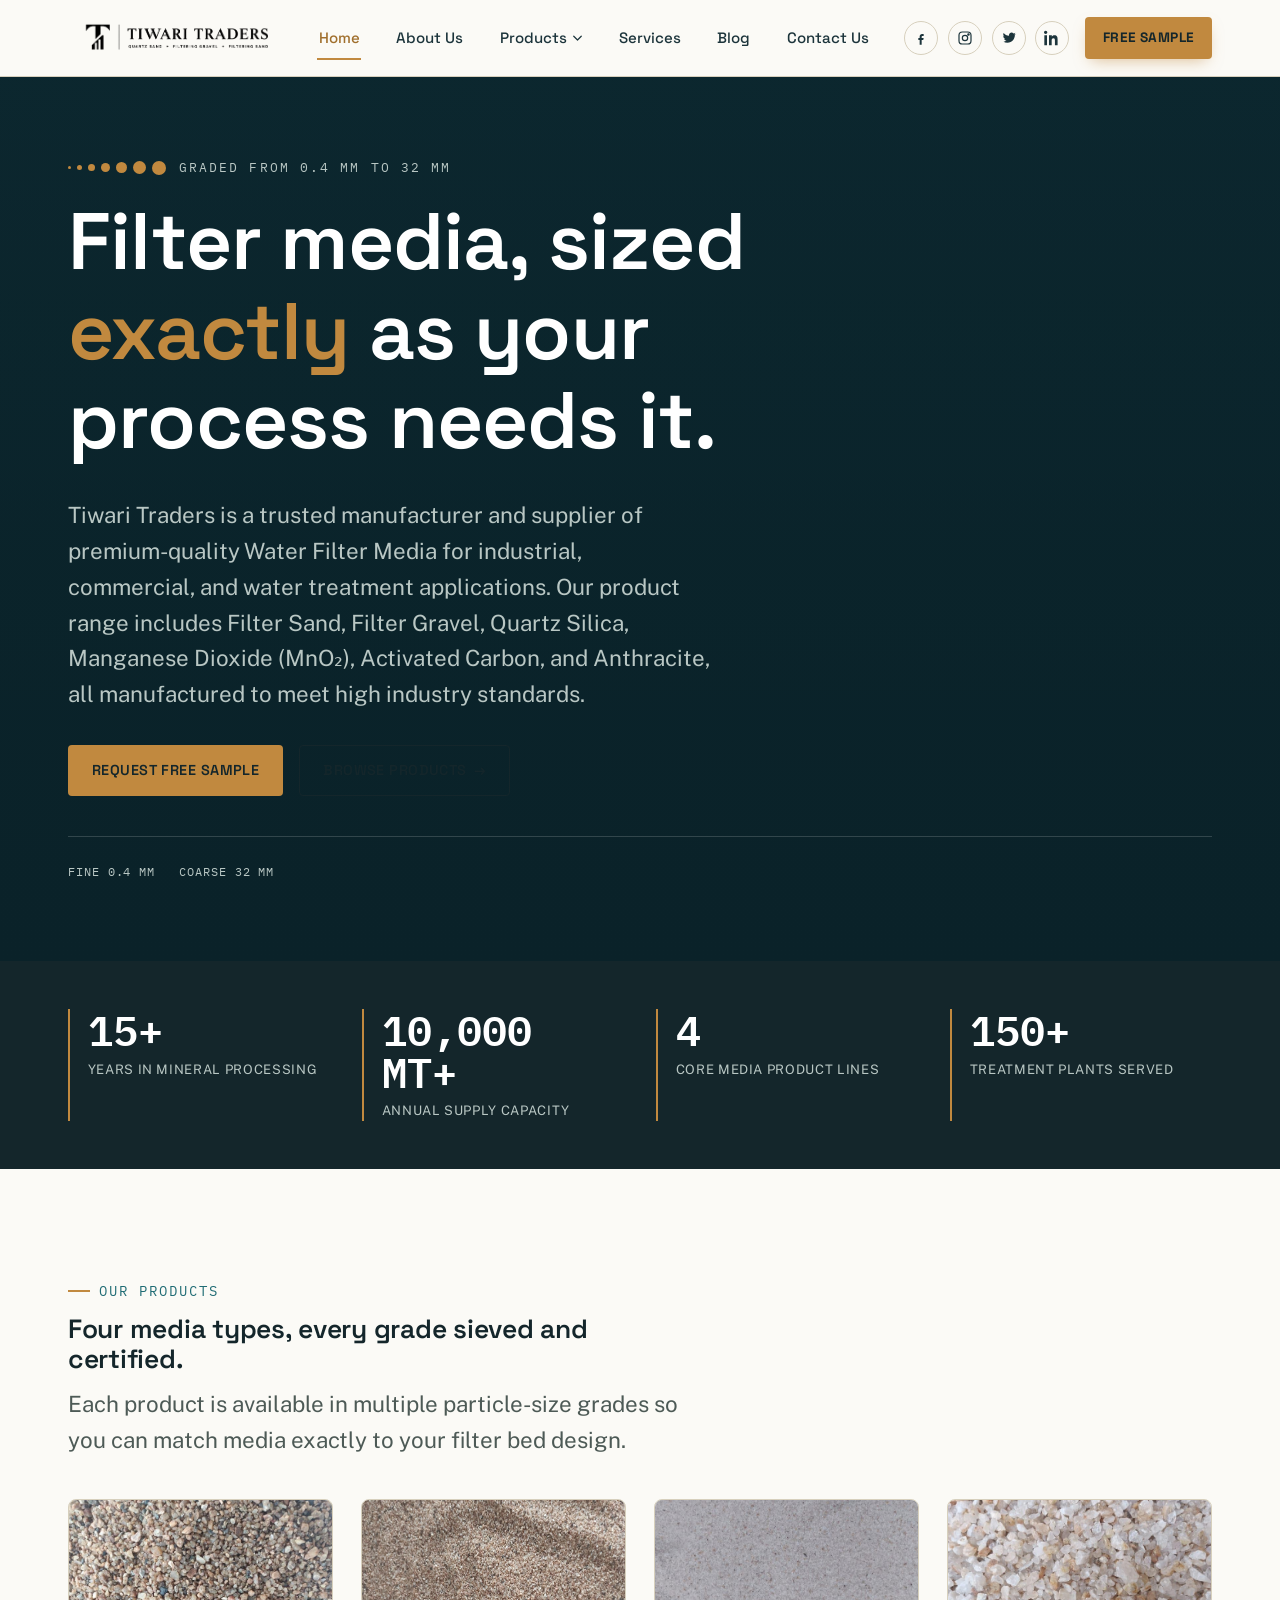
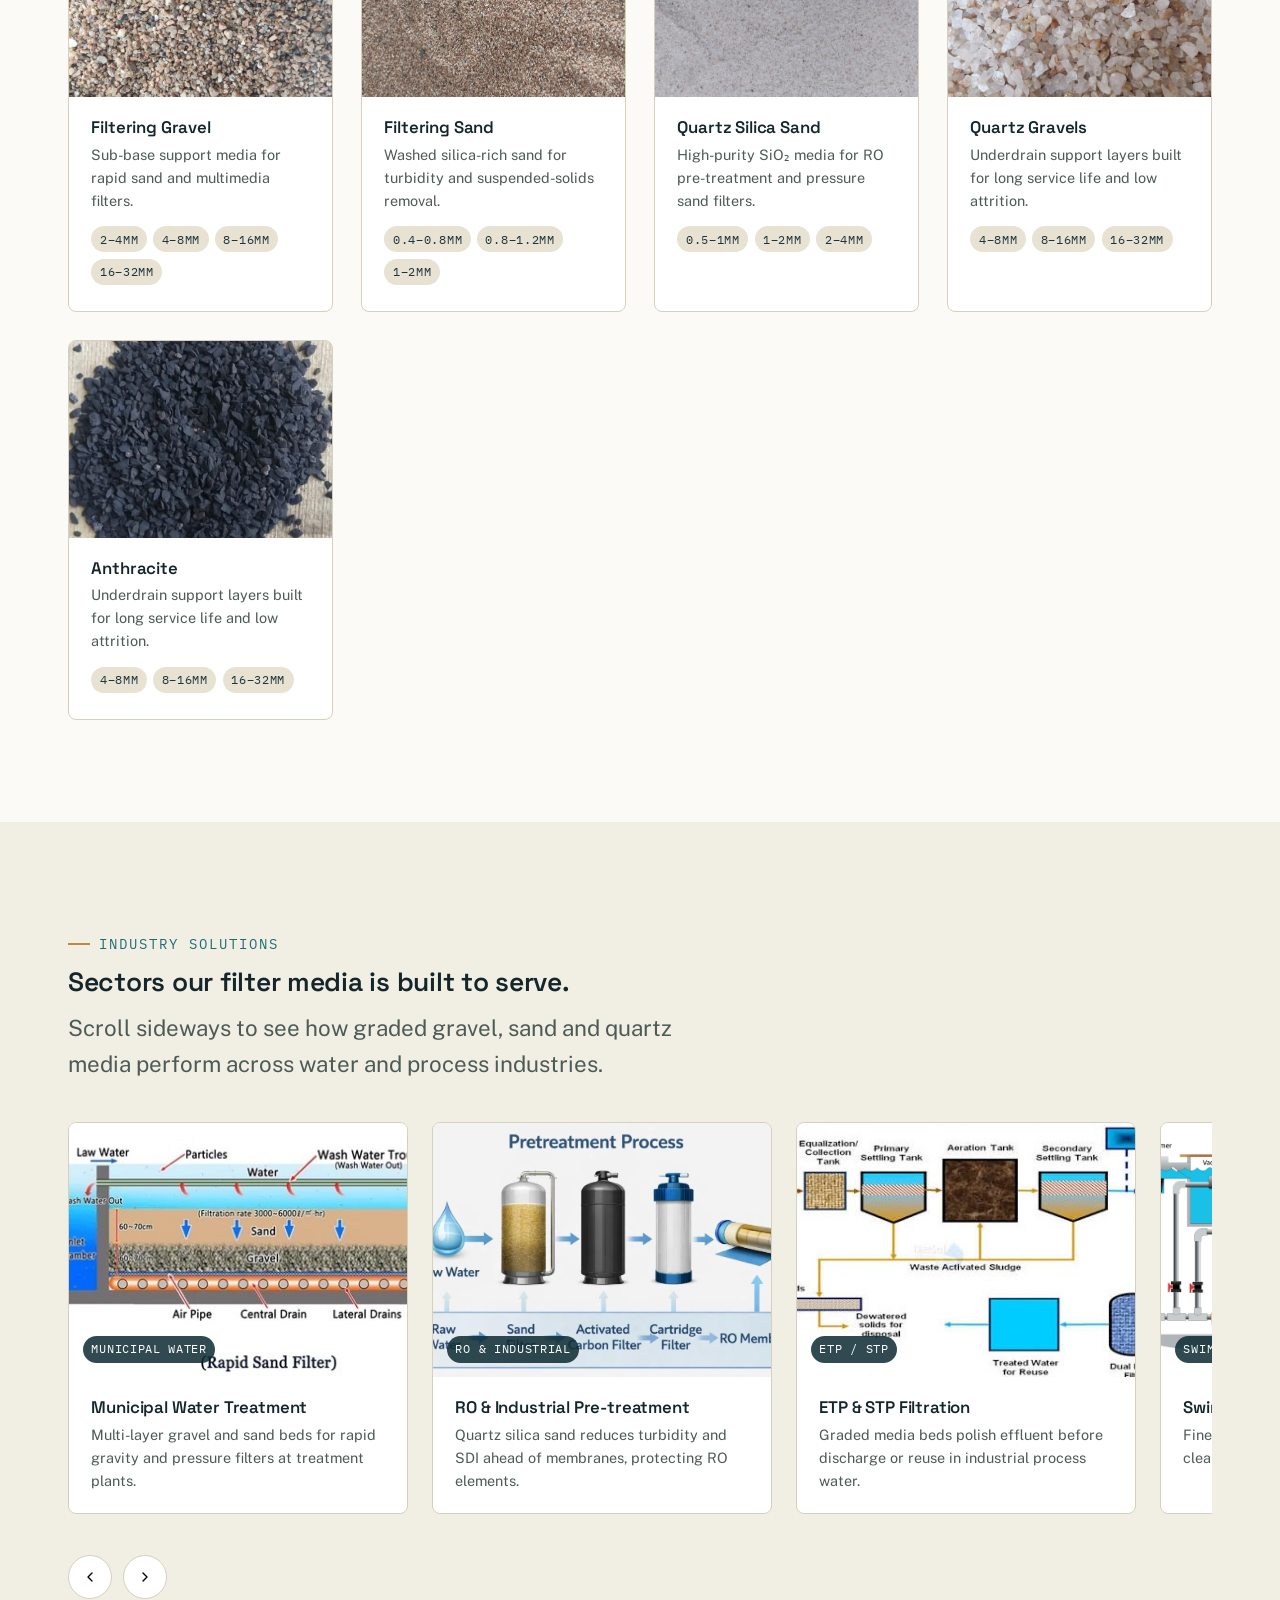
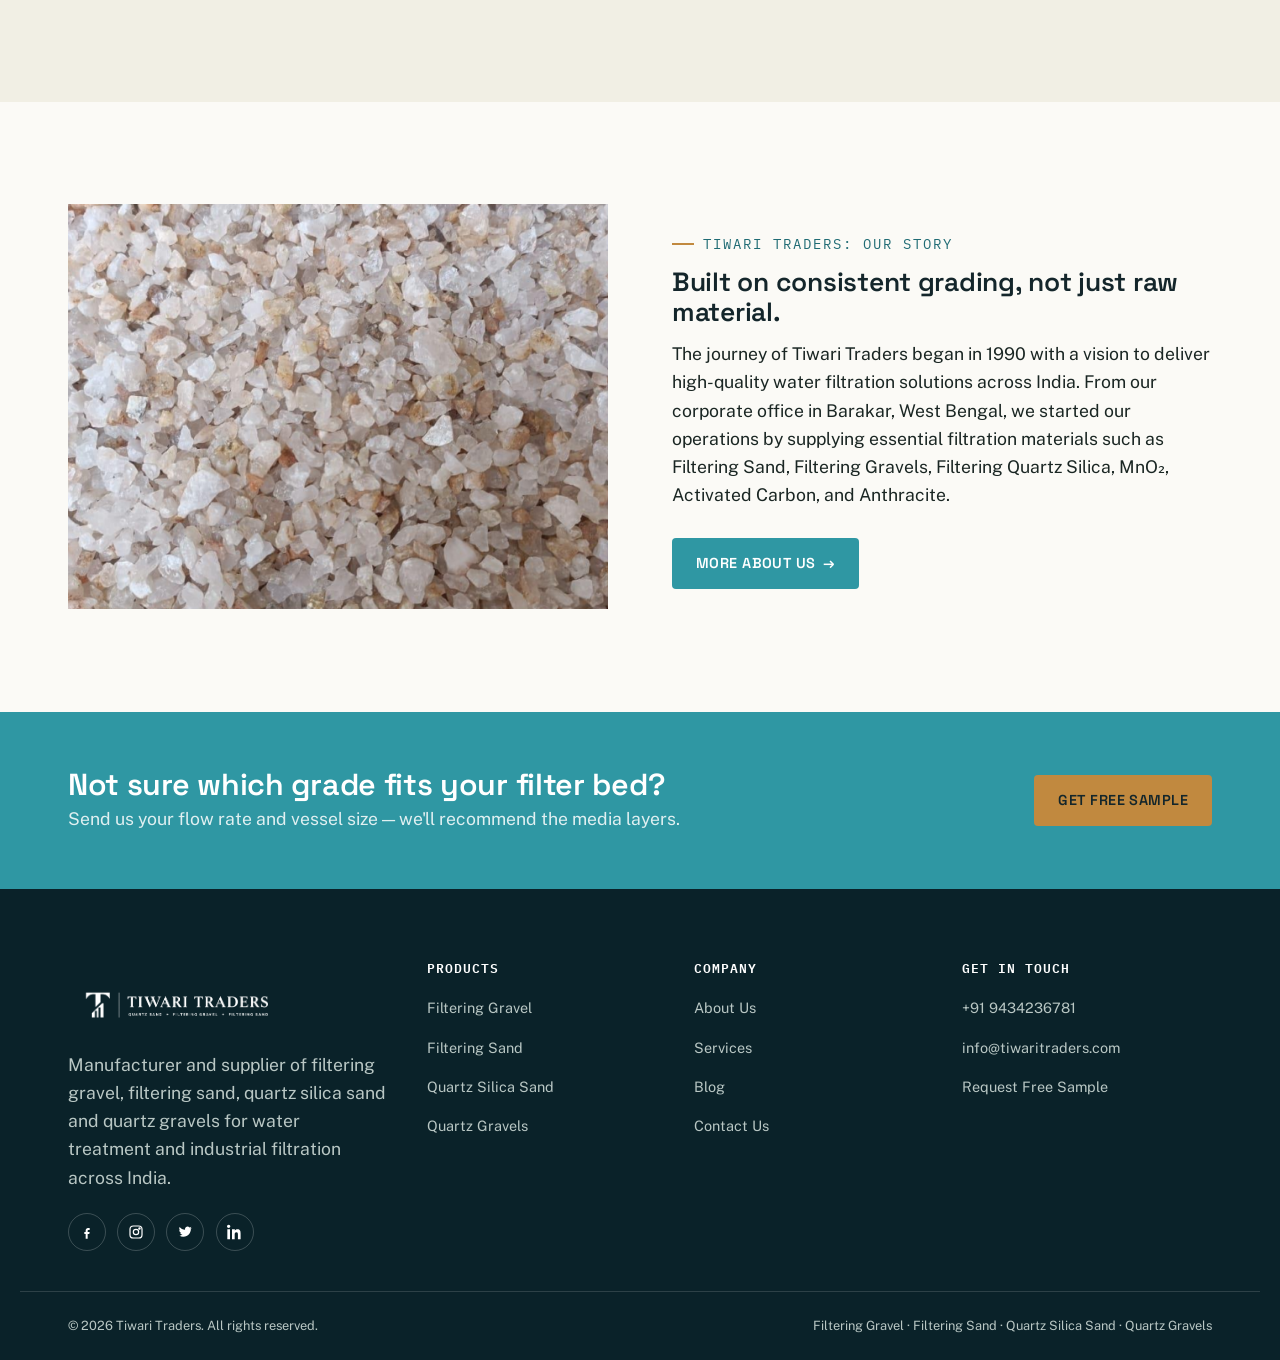
==== index.html @ f6eb75cb "Initial commit" ====
<!DOCTYPE html>
<html lang="en">
<head>
<meta charset="UTF-8">
<meta name="viewport" content="width=device-width, initial-scale=1.0">
<title>Tiwari Traders | Water Filter Media Manufacturer &amp; Supplier</title>
<meta name="description" content="Tiwari Traders supplies grade-controlled filtering gravel, filtering sand, quartz silica sand and quartz gravels for water treatment plants, RO systems, ETP/STP and swimming pools across India.">
<meta name="keywords" content="filtering gravel, filtering sand, quartz silica sand, quartz gravels, water filter media, Tiwari Traders">
<link rel="canonical" href="https://www.tiwaritraders.com/">
<meta property="og:type" content="website">
<meta property="og:title" content="Tiwari Traders | Water Filter Media Manufacturer & Supplier">
<meta property="og:description" content="Grade-controlled filtering gravel, filtering sand, quartz silica sand and quartz gravels for water treatment and industrial filtration.">
<meta property="og:url" content="https://www.tiwaritraders.com/">
<link rel="preconnect" href="https://fonts.googleapis.com">
<link href="https://fonts.googleapis.com/css2?family=Space+Grotesk:wght@500;600;700&family=Public+Sans:wght@400;500;600&family=IBM+Plex+Mono:wght@400;500;600&display=swap" rel="stylesheet">
<link rel="stylesheet" href="base.css">
<link rel="stylesheet" href="nav.css">
<link rel="stylesheet" href="components.css">
</head>
<body>
<a class="skip-link" href="#main">Skip to content</a>

<!-- ============ HEADER ============ -->
<header class="site-header">
  <nav class="nav-bar" aria-label="Primary">
    <a href="index.html" class="brand">
      <img src="assets/logo2-Photoroom.png" alt="Tiwari Traders Logo" class="brand-logo">
    </a>

    <div class="nav-primary" id="nav-primary">
      <ul>
        <li><a href="index.html" class="nav-link" data-page="index.html">Home</a></li>
        <li><a href="about.html" class="nav-link" data-page="about.html">About Us</a></li>
        <li class="has-dropdown">
          <a href="products.html" class="nav-link" data-page="products.html">Products
            <svg class="caret" viewBox="0 0 12 8" fill="none"><path d="M1 1l5 5 5-5" stroke="currentColor" stroke-width="1.6" stroke-linecap="round" stroke-linejoin="round"/></svg>
          </a>
          <div class="mega-panel">
            <div class="mega-col">
              <div class="mega-col-title">Filtering Gravel</div>
              <ul>
                <li><a href="products.html#gravel-2-4">2 &ndash; 4 mm</a></li>
                <li><a href="products.html#gravel-4-8">4 &ndash; 8 mm</a></li>
                <li><a href="products.html#gravel-8-16">8 &ndash; 16 mm</a></li>
                <li><a href="products.html#gravel-16-32">16 &ndash; 32 mm</a></li>
              </ul>
            </div>
            <div class="mega-col">
              <div class="mega-col-title">Filtering Sand</div>
              <ul>
                <li><a href="products.html#sand-04-08">0.4 &ndash; 0.8 mm</a></li>
                <li><a href="products.html#sand-08-12">0.8 &ndash; 1.2 mm</a></li>
                <li><a href="products.html#sand-1-2">1 &ndash; 2 mm</a></li>
              </ul>
              <div class="mega-col-cta"><a href="products.html">View all sand grades &rarr;</a></div>
            </div>
            <div class="mega-col">
              <div class="mega-col-title">Quartz Silica Sand</div>
              <ul>
                <li><a href="products.html#silica-05-1">0.5 &ndash; 1 mm</a></li>
                <li><a href="products.html#silica-1-2">1 &ndash; 2 mm</a></li>
                <li><a href="products.html#silica-2-4">2 &ndash; 4 mm</a></li>
              </ul>
            </div>
            <div class="mega-col">
              <div class="mega-col-title">Quartz Gravels</div>
              <ul>
                <li><a href="products.html#qgravel-4-8">4 &ndash; 8 mm</a></li>
                <li><a href="products.html#qgravel-8-16">8 &ndash; 16 mm</a></li>
                <li><a href="products.html#qgravel-16-32">16 &ndash; 32 mm</a></li>
              </ul>
              <div class="mega-col-cta"><a href="contact.html">Request a quote &rarr;</a></div>
            </div>
          </div>
        </li>
        <li><a href="services.html" class="nav-link" data-page="services.html">Services</a></li>
        <li><a href="blog.html" class="nav-link" data-page="blog.html">Blog</a></li>
        <li><a href="contact.html" class="nav-link" data-page="contact.html">Contact Us</a></li>
      </ul>

      <div class="nav-actions">
        <div class="nav-social" aria-label="Social media">
          <a href="https://facebook.com" target="_blank" rel="noopener" aria-label="Facebook"><svg width="16" height="16" viewBox="0 0 24 24" fill="currentColor"><path d="M13.5 9H16V6h-2.5C11.6 6 10 7.6 10 9.9V12H8v3h2v7h3v-7h2.4l.6-3H13v-1.6c0-.8.2-1.4 1.5-1.4z"/></svg></a>
          <a href="https://instagram.com" target="_blank" rel="noopener" aria-label="Instagram"><svg width="16" height="16" viewBox="0 0 24 24" fill="none" stroke="currentColor" stroke-width="1.8"><rect x="3" y="3" width="18" height="18" rx="5"/><circle cx="12" cy="12" r="4"/><circle cx="17.2" cy="6.8" r="1"/></svg></a>
          <a href="https://twitter.com" target="_blank" rel="noopener" aria-label="Twitter / X"><svg width="16" height="16" viewBox="0 0 24 24" fill="currentColor"><path d="M22 5.9c-.7.3-1.5.5-2.3.6.8-.5 1.4-1.3 1.7-2.3-.8.5-1.7.8-2.6 1-1.5-1.6-4-1.7-5.6-.2-1 .9-1.4 2.3-1.2 3.6-3.3-.2-6.2-1.7-8.1-4.2-1 1.8-.5 4 1.1 5.2-.6 0-1.2-.2-1.7-.5 0 1.9 1.3 3.5 3.1 3.9-.6.2-1.2.2-1.8.1.5 1.6 2 2.7 3.7 2.8-1.4 1.1-3.2 1.7-5 1.5 1.8 1.2 4 1.8 6.2 1.8 7.4 0 11.6-6.3 11.3-12 .8-.5 1.5-1.2 2.1-2z"/></svg></a>
          <a href="https://linkedin.com" target="_blank" rel="noopener" aria-label="LinkedIn"><svg width="16" height="16" viewBox="0 0 24 24" fill="currentColor"><path d="M4.98 3.5C4.98 4.9 3.9 6 2.5 6S0 4.9 0 3.5 1.1 1 2.5 1s2.48 1.1 2.48 2.5zM.5 8h4V23h-4V8zm7.5 0h3.8v2.05h.05c.53-1 1.83-2.05 3.77-2.05 4.03 0 4.78 2.65 4.78 6.1V23h-4v-6.85c0-1.63-.03-3.73-2.27-3.73-2.27 0-2.62 1.77-2.62 3.6V23h-4V8z"/></svg></a>
        </div>
        <a href="contact.html" class="free-sample-btn">Free Sample</a>
      </div>
    </div>

    <button class="nav-toggle" id="nav-toggle" aria-label="Toggle menu" aria-expanded="false" aria-controls="nav-primary"><span></span></button>
  </nav>
</header>

<main id="main">

  <!-- ============ HERO ============ -->
  <section class="hero">
    <div class="hero-media" style="background-image:url('assets/img/hero-placeholder.jpg');" role="img" aria-label="Placeholder: quarry / filter media stockyard background image"></div>
    <div class="hero-inner container">
      <div class="hero-eyebrow"><span class="grain-scale"><span></span><span></span><span></span><span></span><span></span><span></span><span></span></span> Graded from 0.4 mm to 32 mm</div>
      <h1>Filter media, sized <em>exactly</em> as your process needs it.</h1>
      <p class="hero-sub">Tiwari Traders is a trusted manufacturer and supplier of premium-quality Water Filter Media for industrial, commercial, and water treatment applications. Our product range includes Filter Sand, Filter Gravel, Quartz Silica, Manganese Dioxide (MnO₂), Activated Carbon, and Anthracite, all manufactured to meet high industry standards. 
      <div class="hero-actions">
        <a href="contact.html" class="btn btn-gold">Request Free Sample</a>
        <a href="products.html" class="btn btn-outline btn-arrow">Browse Products</a>
      </div>
      <div class="hero-scale-row">
        <div class="hero-scale-labels"><span>Fine 0.4 mm</span><span>Coarse 32 mm</span></div>
      </div>
    </div>
  </section>

  <!-- ============ STATS ============ -->
  <section class="stats-bar">
    <div class="container stats-grid">
      <div class="stat"><div class="stat-num">15+</div><div class="stat-label">Years in Mineral Processing</div></div>
      <div class="stat"><div class="stat-num">10,000 MT+</div><div class="stat-label">Annual Supply Capacity</div></div>
      <div class="stat"><div class="stat-num">4</div><div class="stat-label">Core Media Product Lines</div></div>
      <div class="stat"><div class="stat-num">150+</div><div class="stat-label">Treatment Plants Served</div></div>
    </div>
  </section>

  <!-- ============ PRODUCTS PREVIEW ============ -->
  <section class="section" id="products-preview">
    <div class="container">
      <div class="section-head">
        <div class="eyebrow">Our Products</div>
        <h2>Four media types, every grade sieved and certified.</h2>
        <p>Each product is available in multiple particle-size grades so you can match media exactly to your filter bed design.</p>
      </div>
      <div class="product-grid">

        <div class="product-card">
          <div class="product-card-media"><img src="assets/FilteringGravel0.25-18.png" alt="Placeholder: Filtering Gravel"></div>
          <div class="product-card-body">
            <h3>Filtering Gravel</h3>
            <p>Sub-base support media for rapid sand and multimedia filters.</p>
            <div class="product-card-sizes">
              <span class="tag">2&ndash;4mm</span><span class="tag">4&ndash;8mm</span><span class="tag">8&ndash;16mm</span><span class="tag">16&ndash;32mm</span>
            </div>
          </div>
        </div>

        <div class="product-card">
          <div class="product-card-media"><img src="assets/Filtering Sand.png" alt="Placeholder: Filtering Sand"></div>
          <div class="product-card-body">
            <h3>Filtering Sand</h3>
            <p>Washed silica-rich sand for turbidity and suspended-solids removal.</p>
            <div class="product-card-sizes">
              <span class="tag">0.4&ndash;0.8mm</span><span class="tag">0.8&ndash;1.2mm</span><span class="tag">1&ndash;2mm</span>
            </div>
          </div>
        </div>

        <div class="product-card">
          <div class="product-card-media"><img src="assets/Quartz Silica Sand.png" alt="Placeholder: Quartz Silica Sand"></div>
          <div class="product-card-body">
            <h3>Quartz Silica Sand</h3>
            <p>High-purity SiO&#8322; media for RO pre-treatment and pressure sand filters.</p>
            <div class="product-card-sizes">
              <span class="tag">0.5&ndash;1mm</span><span class="tag">1&ndash;2mm</span><span class="tag">2&ndash;4mm</span>
            </div>
          </div>
        </div>

        <div class="product-card">
          <div class="product-card-media"><img src="assets/Quartz Gravels.png" alt="Placeholder: Quartz Gravels"></div>
          <div class="product-card-body">
            <h3>Quartz Gravels</h3>
            <p>Underdrain support layers built for long service life and low attrition.</p>
            <div class="product-card-sizes">
              <span class="tag">4&ndash;8mm</span><span class="tag">8&ndash;16mm</span><span class="tag">16&ndash;32mm</span>
            </div>
          </div>
        </div>
         <div class="product-card">
          <div class="product-card-media"><img src="assets/anth.jpeg" alt="Placeholder: Anthracite"></div>
          <div class="product-card-body">
            <h3>Anthracite</h3>
            <p>Underdrain support layers built for long service life and low attrition.</p>
            <div class="product-card-sizes">
              <span class="tag">4&ndash;8mm</span><span class="tag">8&ndash;16mm</span><span class="tag">16&ndash;32mm</span>
            </div>
          </div>
        </div>

      </div>
    </div>
  </section>

  <!-- ============ INDUSTRY SOLUTIONS (scrollable) ============ -->
  <section class="section section--alt">
    <div class="container">
      <div class="section-head">
        <div class="eyebrow">Industry Solutions</div>
        <h2>Sectors our filter media is built to serve.</h2>
        <p>Scroll sideways to see how graded gravel, sand and quartz media perform across water and process industries.</p>
      </div>

      <div class="scroller-wrap">
        <div class="scroller" tabindex="0" aria-label="Industry solutions, scroll horizontally">

          <article class="solution-card">
            <div class="solution-media"><span class="solution-tag">Municipal Water</span><img src="assets/water treatment.jpg" alt="Placeholder: municipal water treatment"></div>
            <div class="solution-body"><h3>Municipal Water Treatment</h3><p>Multi-layer gravel and sand beds for rapid gravity and pressure filters at treatment plants.</p></div>
          </article>

          <article class="solution-card">
            <div class="solution-media"><span class="solution-tag">RO &amp; Industrial</span><img src="assets/RO.jpg" alt="Placeholder: RO plant pre-treatment"></div>
            <div class="solution-body"><h3>RO &amp; Industrial Pre-treatment</h3><p>Quartz silica sand reduces turbidity and SDI ahead of membranes, protecting RO elements.</p></div>
          </article>

          <article class="solution-card">
            <div class="solution-media"><span class="solution-tag">ETP / STP</span><img src="assets/ETP.jpg" alt="Placeholder: effluent treatment plant"></div>
            <div class="solution-body"><h3>ETP &amp; STP Filtration</h3><p>Graded media beds polish effluent before discharge or reuse in industrial process water.</p></div>
          </article>

          <article class="solution-card">
            <div class="solution-media"><span class="solution-tag">Swimming Pools</span><img src="assets/swimming.png" alt="Placeholder: swimming pool filtration"></div>
            <div class="solution-body"><h3>Swimming Pool Filtration</h3><p>Fine-graded silica sand keeps pool water clear while cutting backwash frequency.</p></div>
          </article>

          <article class="solution-card">
            <div class="solution-media"><span class="solution-tag">Wells &amp; Borewells</span><img src="assets/BORWELL.jpg" alt="Placeholder: borewell gravel packing"></div>
            <div class="solution-body"><h3>Borewell Gravel Packing</h3><p>Rounded quartz gravel packs protect well screens and stabilise aquifer sand.</p></div>
          </article>

        </div>
        <div class="scroller-nav">
          <button class="scroller-btn prev" aria-label="Scroll left"><svg viewBox="0 0 24 24" fill="none"><path d="M15 6l-6 6 6 6" stroke="currentColor" stroke-width="2" stroke-linecap="round" stroke-linejoin="round"/></svg></button>
          <button class="scroller-btn next" aria-label="Scroll right"><svg viewBox="0 0 24 24" fill="none"><path d="M9 6l6 6-6 6" stroke="currentColor" stroke-width="2" stroke-linecap="round" stroke-linejoin="round"/></svg></button>
        </div>
      </div>
    </div>
  </section>

  <!-- ============ ABOUT SNIPPET ============ -->
  <section class="section">
    <div class="container grid-2">
      <div class="product-card-media" style="aspect-ratio:4/3;"><img src="assets/Quartz Gravels.png" alt="Placeholder: Tiwari Traders processing yard"></div>
      <div>
        <div class="eyebrow">Tiwari Traders: Our Story</div>
        <h2>Built on consistent grading, not just raw material.</h2>
        <p>The journey of Tiwari Traders began in 1990 with a vision to deliver 
          high-quality water filtration solutions across India. From our corporate
           office in Barakar, West Bengal, we started our operations by supplying 
           essential filtration materials such as Filtering Sand, 
          Filtering Gravels, Filtering Quartz Silica, MnO₂, Activated Carbon, and Anthracite.</p>
        <div class="flow-actions">
          <a href="about.html" class="btn btn-primary btn-arrow">More About Us</a>
        </div>
      </div>
    </div>
  </section>

  <!-- ============ CTA BAND ============ -->
  <section class="cta-band">
    <div class="container">
      <div>
        <h2>Not sure which grade fits your filter bed?</h2>
        <p>Send us your flow rate and vessel size &mdash; we'll recommend the media layers.</p>
      </div>
      <a href="contact.html" class="btn btn-gold">Get Free Sample</a>
    </div>
  </section>

</main>

<!-- ============ FOOTER ============ -->
<footer class="site-footer">
  <div class="container footer-top">
    <div class="footer-col footer-brand-col">
      <img src="assets/logo3.png" alt="Tiwari Traders Logo" class="brand-logo">
      <p>Manufacturer and supplier of filtering gravel, filtering sand, quartz silica sand and quartz gravels for water treatment and industrial filtration across India.</p>
      <div class="footer-social" aria-label="Social media">
        <a href="https://facebook.com" target="_blank" rel="noopener" aria-label="Facebook"><svg viewBox="0 0 24 24" fill="currentColor"><path d="M13.5 9H16V6h-2.5C11.6 6 10 7.6 10 9.9V12H8v3h2v7h3v-7h2.4l.6-3H13v-1.6c0-.8.2-1.4 1.5-1.4z"/></svg></a>
        <a href="https://instagram.com" target="_blank" rel="noopener" aria-label="Instagram"><svg viewBox="0 0 24 24" fill="none" stroke="currentColor" stroke-width="1.8"><rect x="3" y="3" width="18" height="18" rx="5"/><circle cx="12" cy="12" r="4"/><circle cx="17.2" cy="6.8" r="1"/></svg></a>
        <a href="https://twitter.com" target="_blank" rel="noopener" aria-label="Twitter / X"><svg viewBox="0 0 24 24" fill="currentColor"><path d="M22 5.9c-.7.3-1.5.5-2.3.6.8-.5 1.4-1.3 1.7-2.3-.8.5-1.7.8-2.6 1-1.5-1.6-4-1.7-5.6-.2-1 .9-1.4 2.3-1.2 3.6-3.3-.2-6.2-1.7-8.1-4.2-1 1.8-.5 4 1.1 5.2-.6 0-1.2-.2-1.7-.5 0 1.9 1.3 3.5 3.1 3.9-.6.2-1.2.2-1.8.1.5 1.6 2 2.7 3.7 2.8-1.4 1.1-3.2 1.7-5 1.5 1.8 1.2 4 1.8 6.2 1.8 7.4 0 11.6-6.3 11.3-12 .8-.5 1.5-1.2 2.1-2z"/></svg></a>
        <a href="https://linkedin.com" target="_blank" rel="noopener" aria-label="LinkedIn"><svg viewBox="0 0 24 24" fill="currentColor"><path d="M4.98 3.5C4.98 4.9 3.9 6 2.5 6S0 4.9 0 3.5 1.1 1 2.5 1s2.48 1.1 2.48 2.5zM.5 8h4V23h-4V8zm7.5 0h3.8v2.05h.05c.53-1 1.83-2.05 3.77-2.05 4.03 0 4.78 2.65 4.78 6.1V23h-4v-6.85c0-1.63-.03-3.73-2.27-3.73-2.27 0-2.62 1.77-2.62 3.6V23h-4V8z"/></svg></a>
      </div>
    </div>
    <div class="footer-col">
      <h4>Products</h4>
      <ul>
        <li><a href="products.html#gravel-2-4">Filtering Gravel</a></li>
        <li><a href="products.html#sand-04-08">Filtering Sand</a></li>
        <li><a href="products.html#silica-05-1">Quartz Silica Sand</a></li>
        <li><a href="products.html#qgravel-4-8">Quartz Gravels</a></li>
      </ul>
    </div>
    <div class="footer-col">
      <h4>Company</h4>
      <ul>
        <li><a href="about.html">About Us</a></li>
        <li><a href="services.html">Services</a></li>
        <li><a href="blog.html">Blog</a></li>
        <li><a href="contact.html">Contact Us</a></li>
      </ul>
    </div>
    <div class="footer-col">
      <h4>Get in touch</h4>
      <ul>
        <li><a href="tel:+919434236781">+91 9434236781</a></li>
        <li><a href="mailto:info@tiwaritraders.com">info@tiwaritraders.com</a></li>
        <li><a href="contact.html">Request Free Sample</a></li>
      </ul>
    </div>
  </div>
  <div class="container footer-bottom">
    <span>&copy; <span id="year"></span> Tiwari Traders. All rights reserved.</span>
    <span>Filtering Gravel &middot; Filtering Sand &middot; Quartz Silica Sand &middot; Quartz Gravels</span>
  </div>
</footer>

<script src="main.js"></script>
</body>
</html>
---- base.css ----
/* =========================================================
   TIWARI TRADERS — Design Tokens & Base Styles
   Theme: graded water-filtration minerals — gravel, sand,
   quartz silica. Signature motif: the "Grain Scale", a
   horizontal ruler of dots running fine -> coarse, echoing
   how every product here is defined by its particle size.
   ========================================================= */

:root {
  /* ---- Color: Well-water dark, stone neutral, quartz gold, water teal ---- */
  --ink:            #14262b;   /* near-black teal — headers, footer, text on light */
  --ink-soft:       #1c343b;
  --deep:           #0d2b33;   /* hero overlay / dark sections */
  --deep-2:         #0a2229;
  --teal:           #2f97a3;   /* water accent — links, icons, focus */
  --teal-dark:      #1f6b74;
  --gold:           #c1893f;   /* quartz/sand accent — CTA, highlights */
  --gold-dark:      #a06f2d;
  --silt:           #f1efe4;   /* light section background */
  --silt-2:         #e7e2d1;   /* card / alt background */
  --stone:          #d7d0bd;   /* hairline borders */
  --paper:          #fbfaf6;   /* near-white surface */
  --text:           #1a2623;
  --text-soft:      #4d5a56;
  --text-on-dark:   #eef2ee;
  --text-on-dark-soft: #b9c7c4;
  --white:          #ffffff;

  /* ---- Type ---- */
  --font-display: "Space Grotesk", "Archivo", sans-serif;
  --font-body:    "Public Sans", "Inter", sans-serif;
  --font-mono:    "IBM Plex Mono", ui-monospace, monospace;

  /* ---- Scale ---- */
  --step--1: clamp(0.83rem, 0.8rem + 0.15vw, 0.9rem);
  --step-0:  clamp(1rem, 0.96rem + 0.2vw, 1.1rem);
  --step-1:  clamp(1.2rem, 1.1rem + 0.5vw, 1.4rem);
  --step-2:  clamp(1.5rem, 1.3rem + 0.9vw, 1.9rem);
  --step-3:  clamp(1.9rem, 1.5rem + 1.6vw, 2.6rem);
  --step-4:  clamp(2.4rem, 1.8rem + 2.6vw, 3.6rem);
  --step-5:  clamp(3rem, 2.1rem + 4vw, 5rem);

  --radius-s: 4px;
  --radius-m: 8px;
  --radius-l: 16px;

  --max-w: 1240px;
  --pad: clamp(1.25rem, 4vw, 3rem);

  --ease: cubic-bezier(0.22, 1, 0.36, 1);
}

/* ---- Reset ---- */
*, *::before, *::after { box-sizing: border-box; }
html { scroll-behavior: smooth; }
@media (prefers-reduced-motion: reduce) {
  html { scroll-behavior: auto; }
  *, *::before, *::after { animation-duration: 0.001ms !important; animation-iteration-count: 1 !important; transition-duration: 0.001ms !important; }
}
body {
  margin: 0;
  font-family: var(--font-body);
  font-size: var(--step-0);
  color: var(--text);
  background: var(--paper);
  line-height: 1.6;
  -webkit-font-smoothing: antialiased;
}
img { max-width: 100%; display: block; }
a { color: inherit; text-decoration: none; }
ul { margin: 0; padding: 0; list-style: none; }
h1, h2, h3, h4 { font-family: var(--font-display); line-height: 1.12; margin: 0 0 0.5em; letter-spacing: -0.01em; color: var(--ink); font-weight: 600; }
p { margin: 0 0 1em; }
button { font-family: inherit; cursor: pointer; }
:focus-visible {
  outline: 2px solid var(--teal);
  outline-offset: 3px;
}

.container {
  max-width: var(--max-w);
  margin-inline: auto;
  padding-inline: var(--pad);
}

.eyebrow {
  font-family: var(--font-mono);
  font-size: var(--step--1);
  letter-spacing: 0.14em;
  text-transform: uppercase;
  color: var(--teal-dark);
  display: inline-flex;
  align-items: center;
  gap: 0.6em;
  margin-bottom: 0.9em;
}
.eyebrow::before {
  content: "";
  width: 22px;
  height: 2px;
  background: var(--gold);
  display: inline-block;
}
.section-head { max-width: 640px; margin-bottom: 2.5rem; }
.section-head p { color: var(--text-soft); font-size: var(--step-1); }
.section { padding-block: clamp(3.5rem, 8vw, 6.5rem); }
.section--alt { background: var(--silt); }
.section--dark { background: var(--deep); color: var(--text-on-dark); }
.section--dark h1, .section--dark h2, .section--dark h3 { color: var(--white); }
.section--dark p { color: var(--text-on-dark-soft); }

/* ---- Grain Scale signature motif ---- */
.grain-scale {
  display: flex;
  align-items: center;
  gap: 6px;
  height: 14px;
}
.grain-scale span {
  border-radius: 50%;
  background: var(--gold);
  flex-shrink: 0;
}
.grain-scale span:nth-child(1) { width: 3px; height: 3px; }
.grain-scale span:nth-child(2) { width: 5px; height: 5px; }
.grain-scale span:nth-child(3) { width: 7px; height: 7px; }
.grain-scale span:nth-child(4) { width: 9px; height: 9px; }
.grain-scale span:nth-child(5) { width: 11px; height: 11px; }
.grain-scale span:nth-child(6) { width: 13px; height: 13px; }
.grain-scale span:nth-child(7) { width: 14px; height: 14px; }
.grain-scale--reverse span { background: var(--teal); }

/* ---- Buttons ---- */
.btn {
  display: inline-flex;
  align-items: center;
  gap: 0.5em;
  font-family: var(--font-display);
  font-weight: 600;
  font-size: var(--step--1);
  letter-spacing: 0.03em;
  text-transform: uppercase;
  padding: 0.9em 1.6em;
  border-radius: var(--radius-s);
  border: 1px solid transparent;
  transition: transform 0.25s var(--ease), background 0.25s var(--ease), color 0.25s var(--ease), border-color 0.25s var(--ease);
  white-space: nowrap;
}
.btn:hover { transform: translateY(-2px); }
.btn-primary { background: var(--teal); color: var(--white); }
.btn-primary:hover { background: var(--teal-dark); }
.btn-gold { background: var(--gold); color: var(--ink); }
.btn-gold:hover { background: var(--gold-dark); color: var(--white); }
.btn-outline { background: transparent; border-color: currentColor; color: var(--ink); }
.section--dark .btn-outline { color: var(--white); }
.btn-outline:hover { background: var(--ink); color: var(--white); }
.btn-arrow::after { content: "→"; transition: transform 0.25s var(--ease); }
.btn-arrow:hover::after { transform: translateX(3px); }

.tag {
  font-family: var(--font-mono);
  font-size: 0.75rem;
  letter-spacing: 0.06em;
  text-transform: uppercase;
  background: var(--silt-2);
  color: var(--ink-soft);
  padding: 0.3em 0.7em;
  border-radius: 999px;
  display: inline-block;
}

.skip-link {
  position: absolute;
  left: -999px;
  top: 0;
  background: var(--ink);
  color: var(--white);
  padding: 0.8em 1.2em;
  z-index: 200;
}
.skip-link:focus { left: 1rem; top: 1rem; }
---- nav.css ----
/* ================= HEADER / NAV ================= */
.brand {
    display: flex;
    align-items: center;
    text-decoration: none;
}

.brand-logo {
    height: 90px;   /* Adjust as needed */
    width: auto;
    display: block;
}
.site-header {
  position: sticky;
  top: 0;
  z-index: 100;
  background: var(--paper);
  border-bottom: 1px solid var(--stone);
}
.nav-bar {
  max-width: var(--max-w);
  margin-inline: auto;
  padding-inline: var(--pad);
  display: flex;
  align-items: center;
  justify-content: space-between;
  height: 76px;
}
.brand {
  display: flex;
  align-items: center;
  gap: 0.7rem;
  font-family: var(--font-display);
  font-weight: 700;
  font-size: 1.2rem;
  color: var(--ink);
}
.brand-mark {
  width: 38px;
  height: 38px;
  border-radius: var(--radius-s);
  background: linear-gradient(135deg, var(--teal), var(--deep));
  display: flex;
  align-items: center;
  justify-content: center;
  color: var(--white);
  font-family: var(--font-mono);
  font-weight: 700;
  font-size: 0.95rem;
}
.brand small {
  display: block;
  font-family: var(--font-mono);
  font-weight: 400;
  font-size: 0.62rem;
  letter-spacing: 0.1em;
  text-transform: uppercase;
  color: var(--text-soft);
}

.nav-primary {
  display: flex;
  align-items: center;
  gap: 2.1rem;
}
.nav-primary > ul {
  display: flex;
  align-items: center;
  gap: 2.1rem;
}
.nav-primary > ul > li {
  position: relative;
}
.nav-link {
  font-family: var(--font-display);
  font-weight: 500;
  font-size: 0.94rem;
  padding: 0.6rem 0.1rem;
  display: inline-flex;
  align-items: center;
  gap: 0.35rem;
  color: var(--ink-soft);
  position: relative;
}
.nav-link::after {
  content: "";
  position: absolute;
  left: 0; right: 0; bottom: 0;
  height: 2px;
  background: var(--gold);
  transform: scaleX(0);
  transform-origin: left;
  transition: transform 0.25s var(--ease);
}
.nav-link:hover::after,
.nav-link.is-active::after,
li.has-dropdown:hover .nav-link::after { transform: scaleX(1); }
.nav-link.is-active { color: var(--gold-dark); }
.caret { width: 9px; height: 9px; transition: transform 0.25s var(--ease); flex-shrink: 0; }
li.has-dropdown:hover .caret,
li.has-dropdown.is-open .caret { transform: rotate(180deg); }

.nav-actions { display: flex; align-items: center; gap: 1rem; }
.nav-social { display: flex; gap: 0.6rem; }
.nav-social a {
  width: 34px; height: 34px;
  display: flex; align-items: center; justify-content: center;
  border: 1px solid var(--stone);
  border-radius: 50%;
  color: var(--ink-soft);
  transition: background 0.2s var(--ease), color 0.2s var(--ease), border-color 0.2s var(--ease);
}
.nav-social a:hover { background: var(--teal); border-color: var(--teal); color: var(--white); }

.free-sample-btn {
  background: var(--gold);
  color: var(--ink);
  font-family: var(--font-display);
  font-weight: 700;
  font-size: 0.85rem;
  letter-spacing: 0.03em;
  text-transform: uppercase;
  padding: 0.75em 1.3em;
  border-radius: var(--radius-s);
  box-shadow: 0 6px 16px -6px rgba(193, 137, 63, 0.6);
  transition: transform 0.2s var(--ease), box-shadow 0.2s var(--ease), background 0.2s var(--ease);
}
.free-sample-btn:hover { transform: translateY(-2px); background: var(--gold-dark); color: var(--white); }

/* ---- Mega dropdown: Products ---- */
.mega-panel {
  position: absolute;
  top: calc(100% + 14px);
  left: 50%;
  transform: translateX(-50%) translateY(8px);
  width: min(860px, 86vw);
  background: var(--white);
  border: 1px solid var(--stone);
  border-radius: var(--radius-m);
  box-shadow: 0 24px 48px -20px rgba(13, 43, 51, 0.28);
  padding: 1.6rem;
  display: grid;
  grid-template-columns: repeat(4, 1fr);
  gap: 1.4rem;
  opacity: 0;
  visibility: hidden;
  transition: opacity 0.22s var(--ease), transform 0.22s var(--ease), visibility 0.22s;
  z-index: 50;
}
li.has-dropdown:hover .mega-panel,
li.has-dropdown.is-open .mega-panel {
  opacity: 1;
  visibility: visible;
  transform: translateX(-50%) translateY(0);
}
.mega-col-title {
  font-family: var(--font-display);
  font-weight: 700;
  font-size: 0.92rem;
  color: var(--ink);
  margin-bottom: 0.5rem;
  padding-bottom: 0.5rem;
  border-bottom: 2px solid var(--silt-2);
}
.mega-col ul li a {
  display: flex;
  align-items: center;
  gap: 0.7rem;
  font-size: 0.85rem;
  font-family: var(--font-mono);
  color: var(--text-soft);
  padding: 0.4rem 0;
  border-bottom: 1px dashed transparent;
  transition: color 0.2s, border-color 0.2s, padding-left 0.2s;
}
.mega-col ul li a:hover { color: var(--teal-dark); padding-left: 4px; border-bottom-color: var(--stone); }
.mega-thumb {
  width: 36px;
  height: 36px;
  min-width: 36px;
  border-radius: var(--radius-s);
  object-fit: cover;
  background: var(--silt-2);
  border: 1px solid var(--stone);
  flex-shrink: 0;
}
.mega-col-cta {
  margin-top: 0.8rem;
  font-family: var(--font-body);
  font-size: 0.8rem;
}
.mega-col-cta a { color: var(--gold-dark); font-weight: 700; }

/* ---- Mobile nav ---- */
.nav-toggle {
  display: none;
  width: 42px; height: 42px;
  border: 1px solid var(--stone);
  border-radius: var(--radius-s);
  background: var(--white);
  align-items: center;
  justify-content: center;
}
.nav-toggle span, .nav-toggle span::before, .nav-toggle span::after {
  content: "";
  display: block;
  width: 18px; height: 2px;
  background: var(--ink);
  position: relative;
  transition: transform 0.25s var(--ease), opacity 0.25s var(--ease);
}
.nav-toggle span::before { position: absolute; top: -6px; }
.nav-toggle span::after { position: absolute; top: 6px; }
.nav-toggle[aria-expanded="true"] span { background: transparent; }
.nav-toggle[aria-expanded="true"] span::before { transform: translateY(6px) rotate(45deg); }
.nav-toggle[aria-expanded="true"] span::after { transform: translateY(-6px) rotate(-45deg); }

@media (max-width: 960px) {
  .nav-primary { position: fixed; top: 76px; left: 0; right: 0; bottom: 0;
    background: var(--paper); flex-direction: column; align-items: stretch;
    padding: 1rem var(--pad) 2rem; overflow-y: auto; gap: 0;
    transform: translateX(100%); transition: transform 0.3s var(--ease);
    border-top: 1px solid var(--stone);
  }
  .nav-primary.is-open { transform: translateX(0); }
  .nav-primary > ul { flex-direction: column; align-items: stretch; gap: 0; width: 100%; }
  .nav-primary > ul > li { border-bottom: 1px solid var(--stone); }
  .nav-link { width: 100%; justify-content: space-between; padding: 1rem 0; }
  .nav-link::after { display: none; }
  .mega-panel {
    position: static; transform: none; width: 100%; grid-template-columns: 1fr;
    box-shadow: none; border: none; opacity: 1; visibility: visible;
    display: none; padding: 0.4rem 0 1rem;
  }
  li.has-dropdown.is-open .mega-panel  {
        display: flex;
        grid-auto-flow: row;
        align-content: stretch;
        justify-content: space-around;
        align-items: flex-end;
        justify-items: end;
        flex-direction: column;
        flex-wrap: wrap;
    }

  .nav-actions { margin-top: 1.4rem; flex-direction: column; align-items: stretch; gap: 1rem; }
  .nav-social { justify-content: center; }
  .nav-toggle { display: flex; }
  
}
---- components.css ----
/* ================= HERO ================= */
.hero {
  position: relative;
  min-height: 88vh;
  display: flex;
  align-items: flex-end;
  color: var(--white);
  overflow: hidden;
  background: linear-gradient(180deg, var(--deep) 0%, var(--deep-2) 100%);
}
.hero-media {
  position: absolute; inset: 0;
  background-size: cover;
  background-position: center;
}
.hero-media::after {
  content: "";
  position: absolute; inset: 0;
  background: linear-gradient(180deg, rgba(10,34,41,0.45) 0%, rgba(10,34,41,0.55) 45%, rgba(10,34,41,0.94) 100%);
}
.hero-inner {
  position: relative;
  z-index: 2;
  width: 100%;
  padding-block: clamp(2.5rem, 8vw, 5rem);
}
.hero-eyebrow {
  font-family: var(--font-mono);
  letter-spacing: 0.16em;
  text-transform: uppercase;
  font-size: 0.82rem;
  color: var(--text-on-dark-soft);
  display: flex; align-items: center; gap: 0.8rem;
  margin-bottom: 1.2rem;
}
.hero h1 {
  color: var(--white);
  font-size: var(--step-5);
  max-width: 15ch;
  margin-bottom: 0.4em;
}
.hero h1 em { font-style: normal; color: var(--gold); }
.hero-sub {
  font-size: var(--step-1);
  color: var(--text-on-dark-soft);
  max-width: 46ch;
  margin-bottom: 2rem;
}
.hero-actions { display: flex; gap: 1rem; flex-wrap: wrap; margin-bottom: 2.5rem; }
.hero-scale-row {
  display: flex; align-items: center; gap: 1.2rem;
  padding-top: 1.6rem;
  border-top: 1px solid rgba(255,255,255,0.16);
}
.hero-scale-row .grain-scale span { background: var(--teal); }
.hero-scale-labels {
  font-family: var(--font-mono);
  font-size: 0.72rem;
  letter-spacing: 0.08em;
  text-transform: uppercase;
  color: var(--text-on-dark-soft);
  display: flex; gap: 1.5rem;
}

/* ================= STATS ================= */
.stats-bar {
  background: var(--ink);
  color: var(--white);
}
.stats-grid {
  display: grid;
  grid-template-columns: repeat(4, 1fr);
  gap: 2rem;
  padding-block: 3rem;
}
.stat { text-align: left; border-left: 2px solid var(--gold); padding-left: 1.1rem; }
.stat-num {
  font-family: var(--font-mono);
  font-size: var(--step-3);
  font-weight: 600;
  color: var(--white);
  line-height: 1;
}
.stat-label {
  font-size: 0.82rem;
  letter-spacing: 0.05em;
  text-transform: uppercase;
  color: var(--text-on-dark-soft);
  margin-top: 0.5rem;
}
@media (max-width: 760px) { .stats-grid { grid-template-columns: repeat(2, 1fr); } }

/* ================= GRID / CARDS ================= */
.grid-2 { display: grid; grid-template-columns: 1fr 1fr; gap: clamp(2rem, 5vw, 4rem); align-items: center; }
@media (max-width: 860px) { .grid-2 { grid-template-columns: 1fr; } }

.product-grid {
  display: grid;
  grid-template-columns: repeat(auto-fit, minmax(250px, 1fr));
  gap: 1.75rem;
}
.product-card {
  background: var(--white);
  border: 1px solid var(--stone);
  border-radius: var(--radius-m);
  overflow: hidden;
  transition: transform 0.3s var(--ease), box-shadow 0.3s var(--ease), border-color 0.3s;
}
.product-card:hover { transform: translateY(-6px); box-shadow: 0 22px 40px -22px rgba(13,43,51,0.32); border-color: var(--teal); }
.product-card-media {
  aspect-ratio: 4/3;
  background: var(--silt-2);
  display: flex; align-items: center; justify-content: center;
  color: var(--text-soft);
  font-family: var(--font-mono);
  font-size: 0.78rem;
  text-align: center;
  padding: 1rem;
  position: relative;
  overflow: hidden;
}
.product-card-media img { width: 100%; height: 100%; object-fit: cover; position: absolute; inset: 0; }
.product-card-body { padding: 1.3rem 1.4rem 1.6rem; }
.product-card-body h3 { font-size: 1.05rem; margin-bottom: 0.35rem; }
.product-card-body p { font-size: 0.9rem; color: var(--text-soft); margin-bottom: 0.9rem; }
.product-card-sizes {
  display: flex; flex-wrap: wrap; gap: 0.4rem;
}

/* ================= PRODUCT DETAIL SECTIONS (products.html) ================= */
.product-block {
  padding-block: clamp(3rem, 7vw, 5rem);
  border-bottom: 1px solid var(--stone);
  scroll-margin-top: 100px;
}
.product-block:last-of-type { border-bottom: none; }
.product-block-head {
  display: flex; flex-wrap: wrap; align-items: flex-end; justify-content: space-between; gap: 1.5rem;
  margin-bottom: 2.2rem;
}
.product-block-head p { max-width: 60ch; color: var(--text-soft); margin: 0.6rem 0 0; }
.size-grid {
  display: grid;
  grid-template-columns: repeat(auto-fit, minmax(210px, 1fr));
  gap: 1.5rem;
}
.size-card {
  background: var(--white);
  border: 1px solid var(--stone);
  border-radius: var(--radius-m);
  padding: 1.4rem;
  scroll-margin-top: 100px;
}
.size-card-media {
  aspect-ratio: 16/10;
  background: var(--silt-2);
  border-radius: var(--radius-s);
  margin-bottom: 1rem;
  display: flex; align-items: center; justify-content: center;
  color: var(--text-soft);
  font-family: var(--font-mono);
  font-size: 0.75rem;
  overflow: hidden;
  position: relative;
}
.size-card-media img { width: 100%; height: 100%; object-fit: cover; position: absolute; inset: 0; }
.size-card h4 {
  font-family: var(--font-mono);
  font-size: 1.4rem;
  color: var(--ink);
  margin-bottom: 0.2rem;
}
.size-card .size-use { font-size: 0.85rem; color: var(--text-soft); margin-bottom: 0; }

/* ================= INDUSTRY SOLUTIONS — horizontal scroller ================= */
.scroller-wrap { position: relative; }
.scroller {
  display: flex;
  gap: 1.5rem;
  overflow-x: auto;
  scroll-snap-type: x mandatory;
  padding-bottom: 1rem;
  scrollbar-width: none;
}
.scroller::-webkit-scrollbar { display: none; }
.solution-card {
  scroll-snap-align: start;
  flex: 0 0 clamp(260px, 32vw, 340px);
  background: var(--white);
  border: 1px solid var(--stone);
  border-radius: var(--radius-m);
  overflow: hidden;
}
.solution-media {
  aspect-ratio: 4/3;
  background: var(--silt-2);
  display: flex; align-items: center; justify-content: center;
  color: var(--text-soft); font-family: var(--font-mono); font-size: 0.78rem;
  position: relative; overflow: hidden;
}
.solution-media img { width: 100%; height: 100%; object-fit: cover; position: absolute; inset: 0; }
.solution-tag {
  position: absolute; left: 0.9rem; bottom: 0.9rem; z-index: 2;
  background: rgba(13,43,51,0.85); color: var(--white);
  font-family: var(--font-mono); font-size: 0.72rem; text-transform: uppercase; letter-spacing: 0.06em;
  padding: 0.35em 0.7em; border-radius: 999px;
}
.solution-body { padding: 1.3rem 1.4rem; }
.solution-body h3 { font-size: 1.05rem; margin-bottom: 0.4rem; }
.solution-body p { font-size: 0.9rem; color: var(--text-soft); margin: 0; }

.scroller-nav { display: flex; gap: 0.7rem; margin-top: 1.6rem; }
.scroller-btn {
  width: 44px; height: 44px; border-radius: 50%;
  border: 1px solid var(--stone); background: var(--white);
  display: flex; align-items: center; justify-content: center;
  transition: background 0.2s, color 0.2s, border-color 0.2s;
}
.scroller-btn:hover { background: var(--ink); color: var(--white); border-color: var(--ink); }
.scroller-btn svg { width: 16px; height: 16px; }

/* ================= SERVICES ================= */
.service-grid {
  display: grid;
  grid-template-columns: repeat(auto-fit, minmax(230px, 1fr));
  gap: 1.5rem;
}
.service-card {
  background: var(--white);
  border: 1px solid var(--stone);
  border-radius: var(--radius-m);
  padding: 1.8rem;
  transition: border-color 0.25s, transform 0.25s;
}
.service-card:hover { border-color: var(--teal); transform: translateY(-4px); }
.service-icon {
  width: 46px; height: 46px;
  border-radius: var(--radius-s);
  background: var(--silt-2);
  display: flex; align-items: center; justify-content: center;
  color: var(--teal-dark);
  margin-bottom: 1.1rem;
}
.service-icon svg { width: 24px; height: 24px; }
.service-card h3 { font-size: 1.05rem; margin-bottom: 0.5rem; }
.service-card p { font-size: 0.9rem; color: var(--text-soft); margin-bottom: 0; }

/* ---- Service accordion (services.html detail) ---- */
.accordion { border-top: 1px solid var(--stone); }
.accordion-item { border-bottom: 1px solid var(--stone); }
.accordion-trigger {
  width: 100%;
  display: flex; align-items: center; justify-content: space-between; gap: 1rem;
  background: none; border: none; text-align: left;
  padding: 1.5rem 0;
  font-family: var(--font-display); font-weight: 600; font-size: 1.1rem; color: var(--ink);
}
.accordion-trigger .acc-index { font-family: var(--font-mono); color: var(--gold-dark); margin-right: 0.9rem; font-size: 0.9rem; }
.accordion-trigger .acc-plus {
  width: 28px; height: 28px; flex-shrink: 0;
  border: 1px solid var(--stone); border-radius: 50%;
  display: flex; align-items: center; justify-content: center;
  position: relative;
}
.accordion-trigger .acc-plus::before, .accordion-trigger .acc-plus::after {
  content: ""; position: absolute; background: var(--ink);
}
.accordion-trigger .acc-plus::before { width: 11px; height: 1.5px; }
.accordion-trigger .acc-plus::after { width: 1.5px; height: 11px; transition: transform 0.25s var(--ease); }
.accordion-item.is-open .acc-plus::after { transform: rotate(90deg) scaleY(0); }
.accordion-panel {
  max-height: 0;
  overflow: hidden;
  transition: max-height 0.35s var(--ease);
}
.accordion-panel-inner { padding-bottom: 1.8rem; color: var(--text-soft); max-width: 68ch; }
.accordion-panel-inner ul { margin-top: 0.8rem; }
.accordion-panel-inner li { position: relative; padding-left: 1.1rem; margin-bottom: 0.4rem; }
.accordion-panel-inner li::before { content: "—"; position: absolute; left: 0; color: var(--gold-dark); }

/* ================= BLOG ================= */
.blog-grid {
  display: grid;
  grid-template-columns: repeat(auto-fit, minmax(280px, 1fr));
  gap: 2rem;
}
.blog-card {
  background: var(--white);
  border: 1px solid var(--stone);
  border-radius: var(--radius-m);
  overflow: hidden;
  display: flex; flex-direction: column;
  transition: transform 0.3s var(--ease), box-shadow 0.3s var(--ease);
}
.blog-card:hover { transform: translateY(-5px); box-shadow: 0 20px 36px -22px rgba(13,43,51,0.3); }
.blog-card-media {
  aspect-ratio: 16/10;
  background: var(--silt-2);
  display: flex; align-items: center; justify-content: center;
  color: var(--text-soft); font-family: var(--font-mono); font-size: 0.78rem;
  position: relative; overflow: hidden;
}
.blog-card-media img { width: 100%; height: 100%; object-fit: cover; position: absolute; inset: 0; }
.blog-card-body { padding: 1.4rem 1.5rem 1.7rem; flex: 1; display: flex; flex-direction: column; }
.blog-meta {
  font-family: var(--font-mono); font-size: 0.72rem; text-transform: uppercase; letter-spacing: 0.05em;
  color: var(--teal-dark); margin-bottom: 0.6rem;
}
.blog-card-body h3 { font-size: 1.1rem; margin-bottom: 0.6rem; }
.blog-card-body p { font-size: 0.9rem; color: var(--text-soft); margin-bottom: 1.1rem; }
.blog-card-body .btn { margin-top: auto; align-self: flex-start; }

.article-hero {
  padding-block: clamp(3rem, 8vw, 5rem) 2rem;
  background: var(--silt);
}
.article-body {
  max-width: 72ch;
  margin-inline: auto;
  padding-block: clamp(2rem, 6vw, 3.5rem);
}
.article-body h2 { margin-top: 1.6em; font-size: var(--step-2); }
.article-body h3 { margin-top: 1.4em; font-size: var(--step-1); }
.article-body p { color: var(--text-soft); }
.article-body ul { margin: 1em 0 1.4em; }
.article-body li { position: relative; padding-left: 1.3rem; margin-bottom: 0.5rem; color: var(--text-soft); }
.article-body li::before { content: "—"; position: absolute; left: 0; color: var(--gold-dark); }
.article-media {
  aspect-ratio: 21/9;
  background: var(--silt-2);
  border-radius: var(--radius-m);
  display: flex; align-items: center; justify-content: center;
  color: var(--text-soft); font-family: var(--font-mono); font-size: 0.8rem;
  overflow: hidden; position: relative;
  max-width: 900px; margin-inline: auto;
}
.article-media img { width: 100%; height: 100%; object-fit: cover; position: absolute; inset: 0; }

/* ================= FORMS (contact page) ================= */
.form-grid { display: grid; grid-template-columns: 1.1fr 0.9fr; gap: clamp(2rem, 5vw, 4rem); }
@media (max-width: 900px) { .form-grid { grid-template-columns: 1fr; } }
.field { margin-bottom: 1.3rem; }
.field label {
  display: block; font-family: var(--font-mono); font-size: 0.78rem; text-transform: uppercase;
  letter-spacing: 0.05em; color: var(--text-soft); margin-bottom: 0.5rem;
}
.field input, .field select, .field textarea {
  width: 100%;
  border: 1px solid var(--stone);
  border-radius: var(--radius-s);
  padding: 0.85em 1em;
  font-family: var(--font-body);
  font-size: 0.95rem;
  background: var(--white);
  color: var(--text);
  transition: border-color 0.2s, box-shadow 0.2s;
}
.field input:focus, .field select:focus, .field textarea:focus {
  border-color: var(--teal);
  box-shadow: 0 0 0 3px rgba(47, 151, 163, 0.18);
  outline: none;
}
.field-row { display: grid; grid-template-columns: 1fr 1fr; gap: 1.2rem; }
@media (max-width: 560px) { .field-row { grid-template-columns: 1fr; } }
.form-note { font-size: 0.82rem; color: var(--text-soft); margin-top: 1rem; }
.form-success {
  display: none;
  background: var(--silt-2);
  border: 1px solid var(--teal);
  border-radius: var(--radius-m);
  padding: 1rem 1.2rem;
  margin-bottom: 1.2rem;
  font-size: 0.9rem;
}
.form-success.is-visible { display: block; }

.contact-card {
  background: var(--ink);
  color: var(--white);
  border-radius: var(--radius-m);
  padding: 2.2rem;
}
.contact-card h3 { color: var(--white); font-size: 1.2rem; }
.contact-list { margin-top: 1.4rem; }
.contact-list li { display: flex; gap: 0.9rem; padding: 0.9rem 0; border-top: 1px solid rgba(255,255,255,0.14); }
.contact-list li:first-child { border-top: none; }
.contact-list .ci-label { font-family: var(--font-mono); font-size: 0.72rem; text-transform: uppercase; color: var(--text-on-dark-soft); display: block; margin-bottom: 0.2rem; }
.contact-list svg { width: 20px; height: 20px; flex-shrink: 0; color: var(--gold); margin-top: 0.2rem; }
.map-embed {
  margin-top: 1.5rem;
  aspect-ratio: 16/10;
  border-radius: var(--radius-m);
  overflow: hidden;
  border: 1px solid var(--stone);
}
.map-embed iframe { width: 100%; height: 100%; border: 0; display: block; }

/* ================= ABOUT ================= */
.value-grid {
  display: grid;
  grid-template-columns: repeat(auto-fit, minmax(220px, 1fr));
  gap: 1.5rem;
}
.value-card { padding: 1.6rem 0; border-top: 1px solid var(--stone); }
.value-card .num { font-family: var(--font-mono); color: var(--gold-dark); font-size: 0.85rem; }
.timeline { border-left: 2px solid var(--stone); padding-left: 1.8rem; }
.timeline-item { position: relative; padding-bottom: 2.2rem; }
.timeline-item:last-child { padding-bottom: 0; }
.timeline-item::before {
  content: ""; position: absolute; left: -2.28rem; top: 0.3rem;
  width: 10px; height: 10px; border-radius: 50%; background: var(--gold);
  box-shadow: 0 0 0 4px var(--paper);
}
.timeline-item .yr { font-family: var(--font-mono); color: var(--teal-dark); font-size: 0.85rem; }

/* ================= FOOTER ================= */
.site-footer { background: var(--deep-2); color: var(--text-on-dark-soft); }
.footer-top {
  display: grid;
  grid-template-columns: 1.4fr 1fr 1fr 1.1fr;
  gap: 2.5rem;
  padding-block: clamp(3rem, 6vw, 4.5rem) 2.5rem;
}
@media (max-width: 900px) { .footer-top { grid-template-columns: 1fr 1fr; } }
@media (max-width: 560px) { .footer-top { grid-template-columns: 1fr; } }
.footer-brand { display: flex; align-items: center; gap: 0.7rem; font-family: var(--font-display); font-weight: 700; font-size: 1.15rem; color: var(--white); margin-bottom: 1rem; }
.footer-col h4 {
  font-family: var(--font-mono); color: var(--white); font-size: 0.82rem;
  text-transform: uppercase; letter-spacing: 0.08em; margin-bottom: 1.1rem;
}
.footer-col ul li { margin-bottom: 0.7rem; }
.footer-col a { font-size: 0.9rem; transition: color 0.2s; }
.footer-col a:hover { color: var(--white); }
.footer-social { display: flex; gap: 0.7rem; margin-top: 1.3rem; }
.footer-social a {
  width: 38px; height: 38px; border-radius: 50%;
  border: 1px solid rgba(255,255,255,0.2);
  display: flex; align-items: center; justify-content: center;
  transition: background 0.2s, border-color 0.2s;
}
.footer-social a:hover { background: var(--teal); border-color: var(--teal); }
.footer-social svg { width: 16px; height: 16px; color: var(--white); }
.footer-bottom {
  border-top: 1px solid rgba(255,255,255,0.14);
  padding-block: 1.5rem;
  display: flex; justify-content: space-between; flex-wrap: wrap; gap: 0.8rem;
  font-size: 0.8rem;
}

/* ================= CTA BAND ================= */
.cta-band {
  background: var(--teal);
  color: var(--white);
  padding-block: clamp(2.5rem, 5vw, 3.5rem);
}
.cta-band .container { display: flex; align-items: center; justify-content: space-between; flex-wrap: wrap; gap: 1.5rem; }
.cta-band h2 { color: var(--white); margin-bottom: 0.2rem; font-size: var(--step-2); }
.cta-band p { color: rgba(255,255,255,0.85); margin: 0; }
.cta-band .btn-gold:hover { background: var(--white); color: var(--ink); }

/* ================= PAGE HEADER (interior pages) ================= */
.page-header {
  background: var(--deep);
  color: var(--white);
  padding-block: clamp(3.5rem, 8vw, 5.5rem) clamp(2.5rem, 6vw, 3.5rem);
  position: relative;
  overflow: hidden;
}
.page-header::after {
  content: ""; position: absolute; right: -10%; top: -30%; width: 480px; height: 480px;
  background: radial-gradient(circle, rgba(47,151,163,0.35), transparent 70%);
}
.page-header .breadcrumb {
  font-family: var(--font-mono); font-size: 0.78rem; text-transform: uppercase;
  letter-spacing: 0.06em; color: var(--text-on-dark-soft); margin-bottom: 1rem;
  position: relative; z-index: 2;
}
.page-header .breadcrumb a:hover { color: var(--white); }
.page-header h1 { color: var(--white); font-size: var(--step-4); max-width: 20ch; position: relative; z-index: 2; }
.page-header p { color: var(--text-on-dark-soft); max-width: 55ch; font-size: var(--step-1); position: relative; z-index: 2; }

/* ---- utility ---- */
.mt-lg { margin-top: 3rem; }
.text-center { text-align: center; margin-inline: auto; }
.flow-actions { display: flex; gap: 1rem; flex-wrap: wrap; margin-top: 1.8rem; }
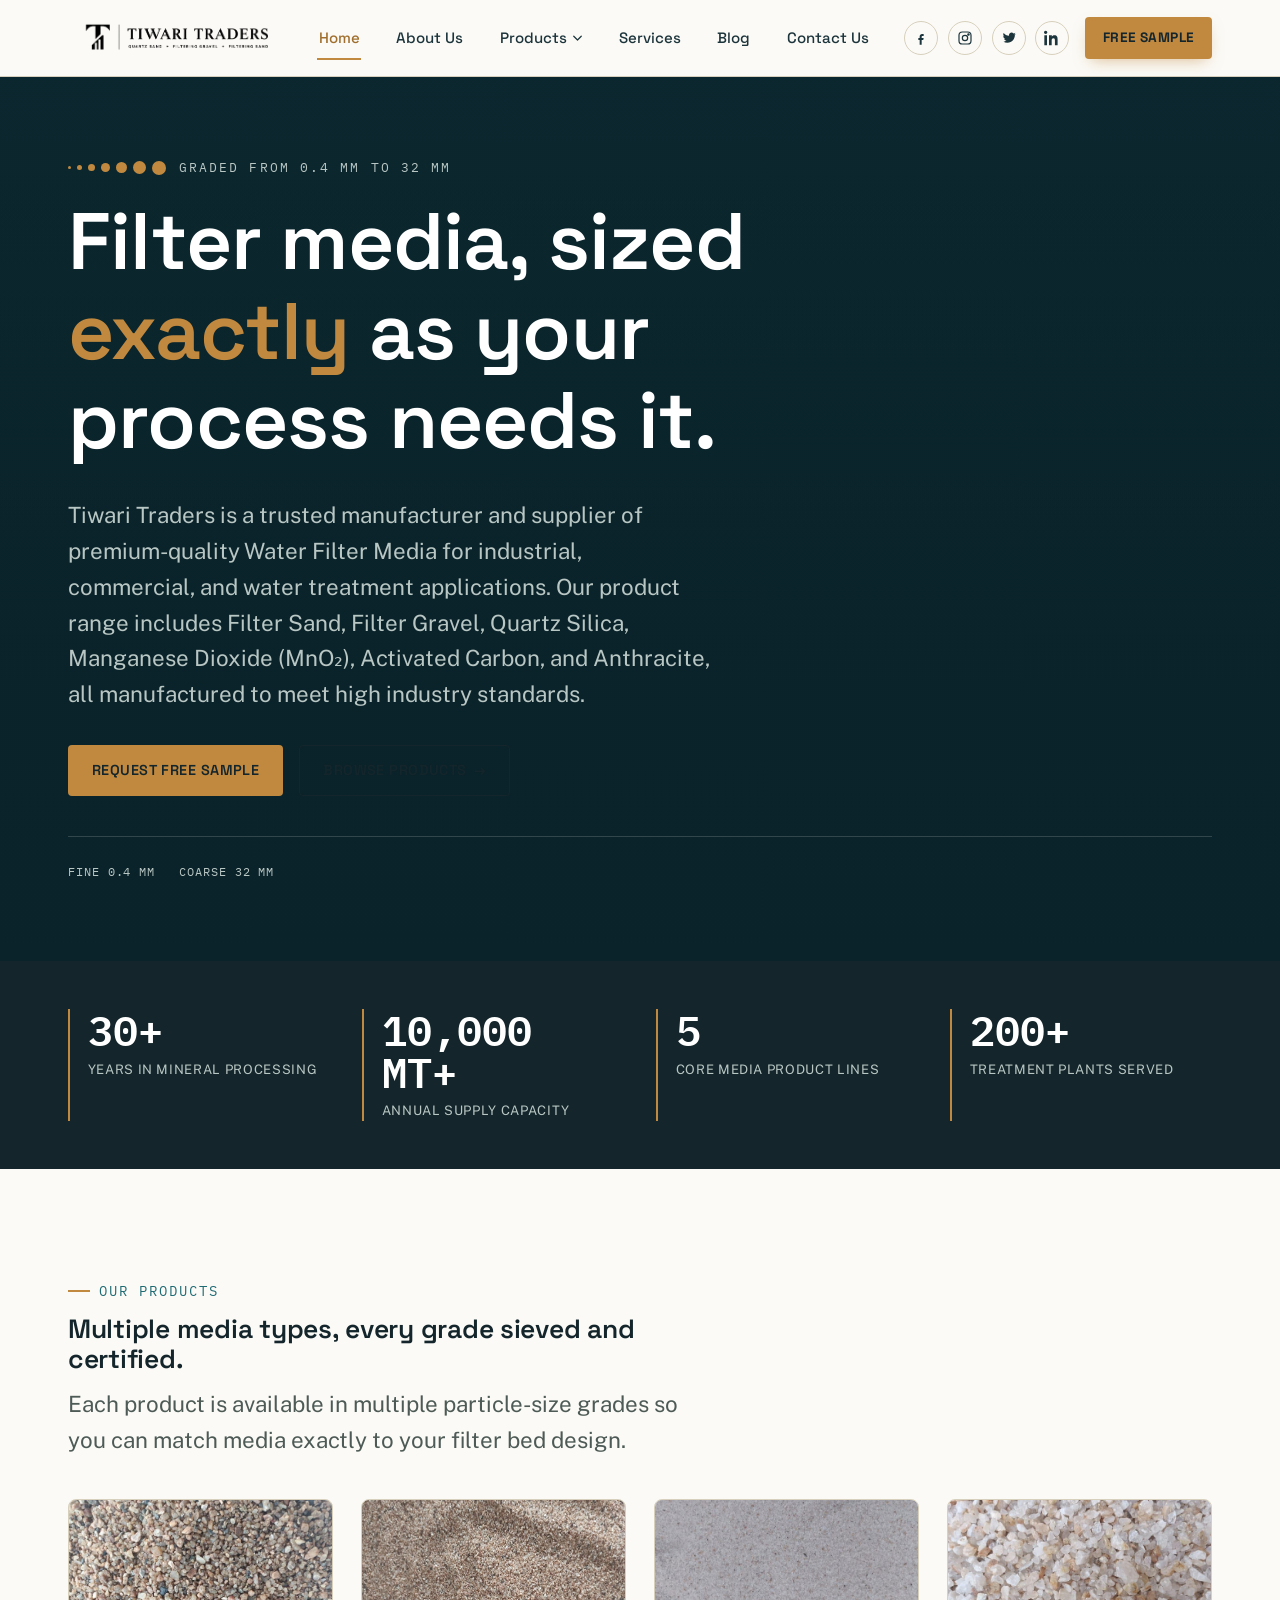
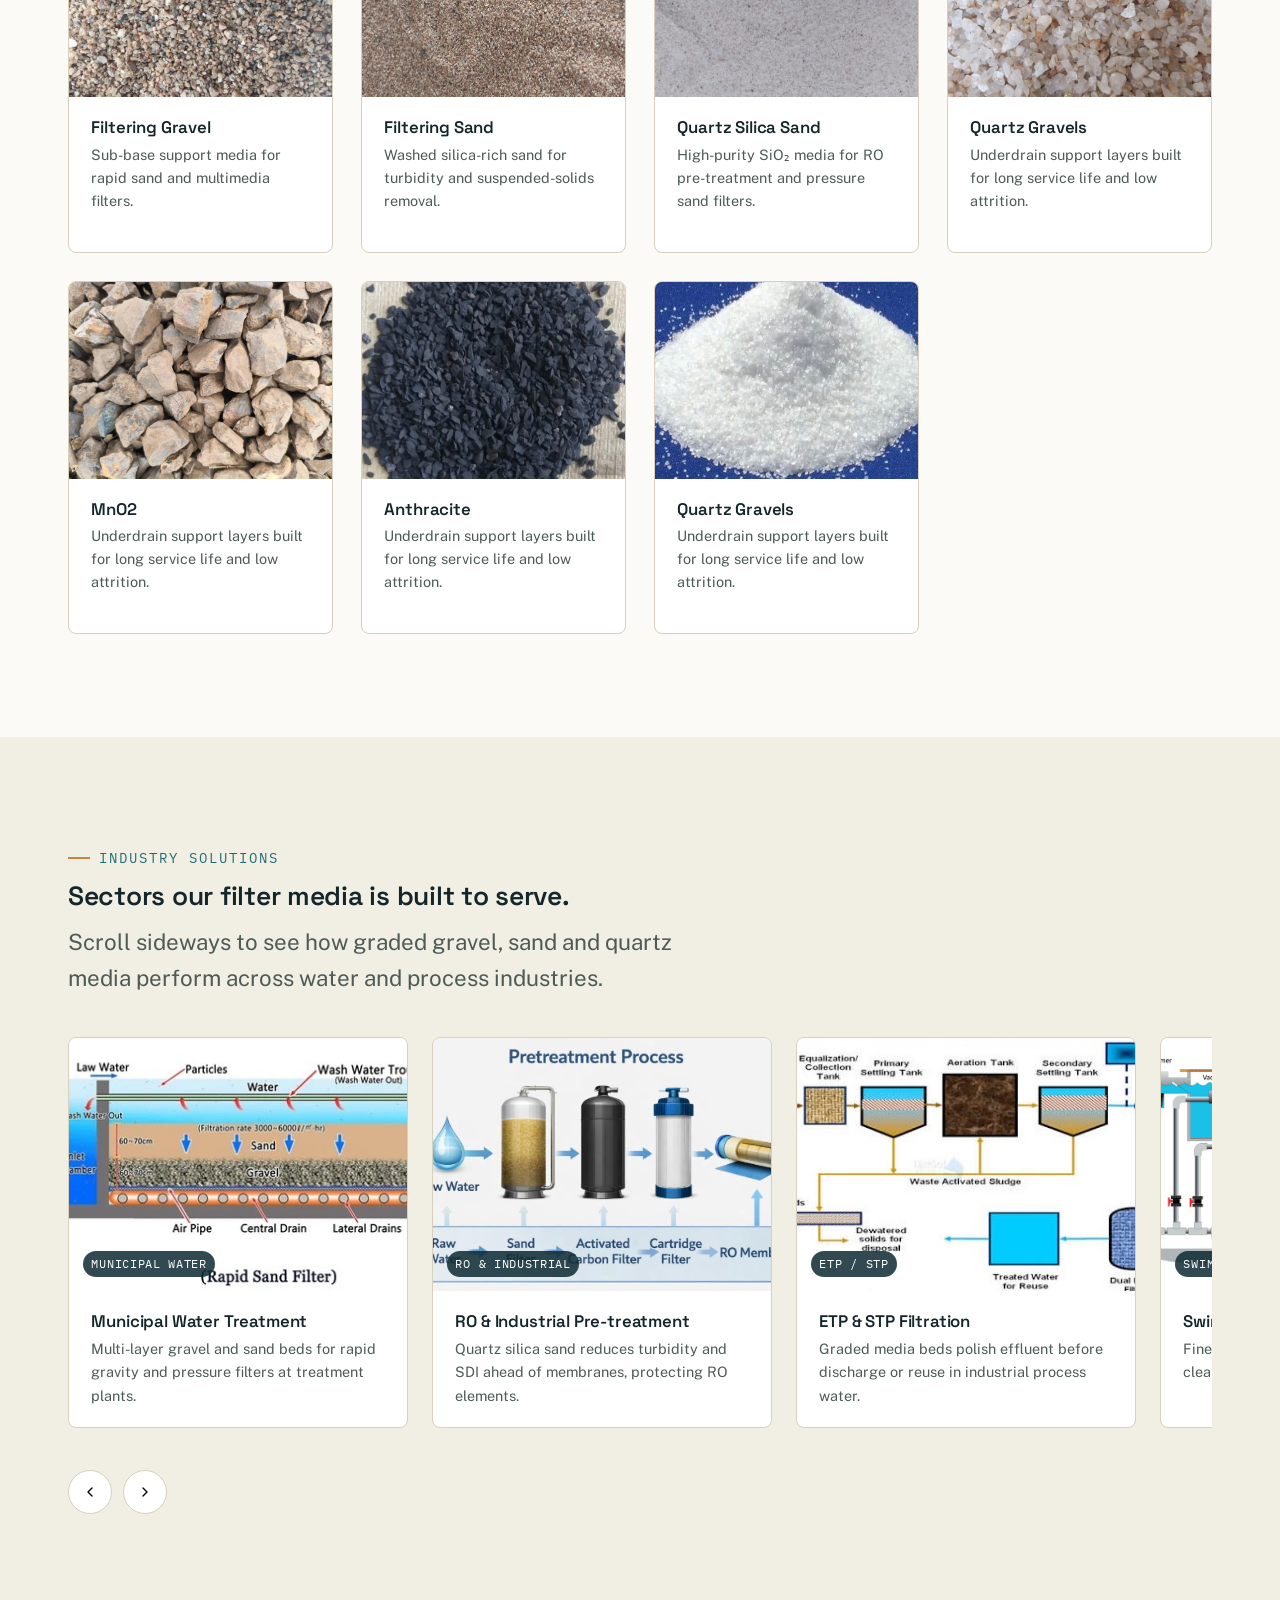
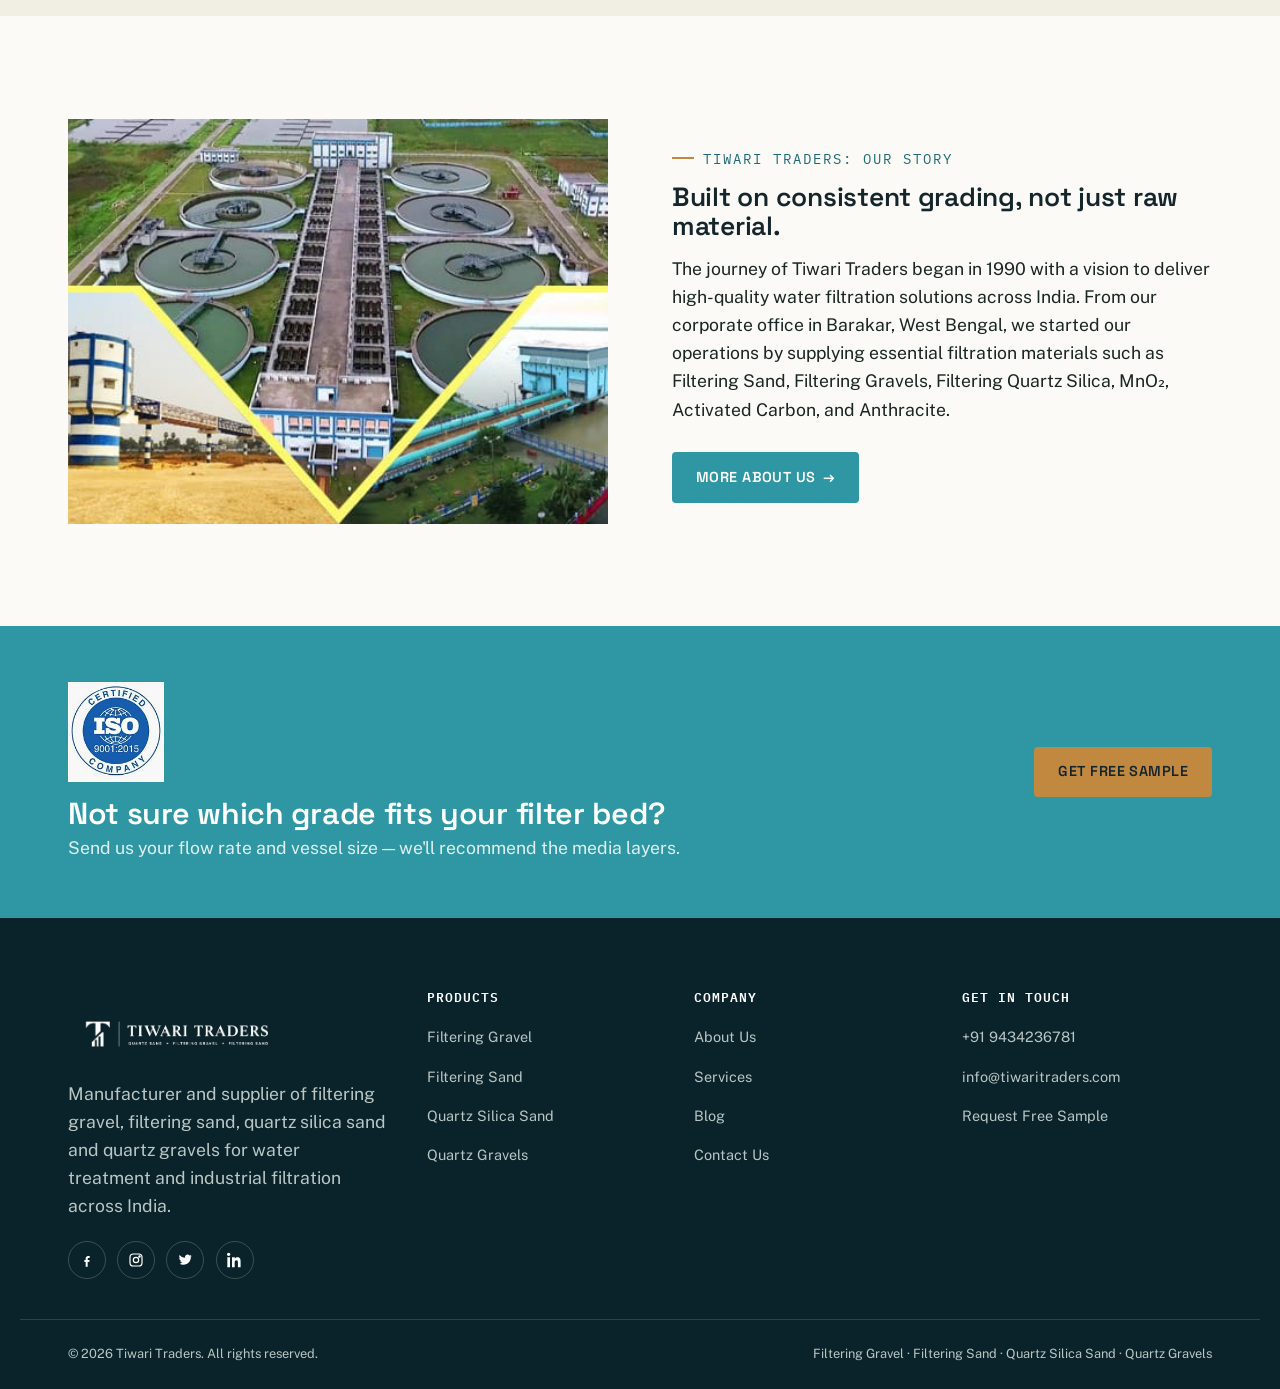
==== commit 3016bb49: "Initial commit" ====
--- a/index.html
+++ b/index.html
@@ -96,29 +96,35 @@
 <main id="main">
 
   <!-- ============ HERO ============ -->
-  <section class="hero">
-    <div class="hero-media" style="background-image:url('assets/img/hero-placeholder.jpg');" role="img" aria-label="Placeholder: quarry / filter media stockyard background image"></div>
-    <div class="hero-inner container">
-      <div class="hero-eyebrow"><span class="grain-scale"><span></span><span></span><span></span><span></span><span></span><span></span><span></span></span> Graded from 0.4 mm to 32 mm</div>
-      <h1>Filter media, sized <em>exactly</em> as your process needs it.</h1>
-      <p class="hero-sub">Tiwari Traders is a trusted manufacturer and supplier of premium-quality Water Filter Media for industrial, commercial, and water treatment applications. Our product range includes Filter Sand, Filter Gravel, Quartz Silica, Manganese Dioxide (MnO₂), Activated Carbon, and Anthracite, all manufactured to meet high industry standards. 
-      <div class="hero-actions">
-        <a href="contact.html" class="btn btn-gold">Request Free Sample</a>
-        <a href="products.html" class="btn btn-outline btn-arrow">Browse Products</a>
-      </div>
-      <div class="hero-scale-row">
-        <div class="hero-scale-labels"><span>Fine 0.4 mm</span><span>Coarse 32 mm</span></div>
-      </div>
-    </div>
-  </section>
+  <!-- ============ HERO ============ -->
+<section class="hero">
+  <div class="hero-slider">
+    <div class="hero-slide is-active" style="background-image:url('assets/Home_Background.jpeg');"></div>
+    <div class="hero-slide" style="background-image:url('assets/Home_Background2.jpeg');"></div>
+    <div class="hero-slide" style="background-image:url('assets/Home_Background3.jpeg');"></div>
+    <div class="hero-slide" style="background-image:url('assets/Home_Background4.jpeg');"></div>
+  </div>
+  <div class="hero-inner container">
+    <div class="hero-eyebrow"><span class="grain-scale"><span></span><span></span><span></span><span></span><span></span><span></span><span></span></span> Graded from 0.4 mm to 32 mm</div>
+    <h1>Filter media, sized <em>exactly</em> as your process needs it.</h1>
+    <p class="hero-sub">Tiwari Traders is a trusted manufacturer and supplier of premium-quality Water Filter Media for industrial, commercial, and water treatment applications. Our product range includes Filter Sand, Filter Gravel, Quartz Silica, Manganese Dioxide (MnO₂), Activated Carbon, and Anthracite, all manufactured to meet high industry standards.</p>
+    <div class="hero-actions">
+      <a href="contact.html" class="btn btn-gold">Request Free Sample</a>
+      <a href="products.html" class="btn btn-outline btn-arrow">Browse Products</a>
+    </div>
+    <div class="hero-scale-row">
+      <div class="hero-scale-labels"><span>Fine 0.4 mm</span><span>Coarse 32 mm</span></div>
+    </div>
+  </div>
+</section>
 
   <!-- ============ STATS ============ -->
   <section class="stats-bar">
     <div class="container stats-grid">
-      <div class="stat"><div class="stat-num">15+</div><div class="stat-label">Years in Mineral Processing</div></div>
+      <div class="stat"><div class="stat-num">30+</div><div class="stat-label">Years in Mineral Processing</div></div>
       <div class="stat"><div class="stat-num">10,000 MT+</div><div class="stat-label">Annual Supply Capacity</div></div>
-      <div class="stat"><div class="stat-num">4</div><div class="stat-label">Core Media Product Lines</div></div>
-      <div class="stat"><div class="stat-num">150+</div><div class="stat-label">Treatment Plants Served</div></div>
+      <div class="stat"><div class="stat-num">5</div><div class="stat-label">Core Media Product Lines</div></div>
+      <div class="stat"><div class="stat-num">200+</div><div class="stat-label">Treatment Plants Served</div></div>
     </div>
   </section>
 
@@ -127,7 +133,7 @@
     <div class="container">
       <div class="section-head">
         <div class="eyebrow">Our Products</div>
-        <h2>Four media types, every grade sieved and certified.</h2>
+        <h2>Multiple media types, every grade sieved and certified.</h2>
         <p>Each product is available in multiple particle-size grades so you can match media exactly to your filter bed design.</p>
       </div>
       <div class="product-grid">
@@ -137,8 +143,8 @@
           <div class="product-card-body">
             <h3>Filtering Gravel</h3>
             <p>Sub-base support media for rapid sand and multimedia filters.</p>
-            <div class="product-card-sizes">
-              <span class="tag">2&ndash;4mm</span><span class="tag">4&ndash;8mm</span><span class="tag">8&ndash;16mm</span><span class="tag">16&ndash;32mm</span>
+             <div class="product-card-sizes">
+              <!--<span class="tag">2&ndash;4mm</span><span class="tag">4&ndash;8mm</span><span class="tag">8&ndash;16mm</span><span class="tag">16&ndash;32mm</span>-->
             </div>
           </div>
         </div>
@@ -149,7 +155,7 @@
             <h3>Filtering Sand</h3>
             <p>Washed silica-rich sand for turbidity and suspended-solids removal.</p>
             <div class="product-card-sizes">
-              <span class="tag">0.4&ndash;0.8mm</span><span class="tag">0.8&ndash;1.2mm</span><span class="tag">1&ndash;2mm</span>
+              <!--<span class="tag">0.4&ndash;0.8mm</span><span class="tag">0.8&ndash;1.2mm</span><span class="tag">1&ndash;2mm</span>-->
             </div>
           </div>
         </div>
@@ -160,7 +166,7 @@
             <h3>Quartz Silica Sand</h3>
             <p>High-purity SiO&#8322; media for RO pre-treatment and pressure sand filters.</p>
             <div class="product-card-sizes">
-              <span class="tag">0.5&ndash;1mm</span><span class="tag">1&ndash;2mm</span><span class="tag">2&ndash;4mm</span>
+              <!-- <span class="tag">0.5&ndash;1mm</span><span class="tag">1&ndash;2mm</span><span class="tag">2&ndash;4mm</span> -->
             </div>
           </div>
         </div>
@@ -171,7 +177,17 @@
             <h3>Quartz Gravels</h3>
             <p>Underdrain support layers built for long service life and low attrition.</p>
             <div class="product-card-sizes">
-              <span class="tag">4&ndash;8mm</span><span class="tag">8&ndash;16mm</span><span class="tag">16&ndash;32mm</span>
+              <!--<span class="tag">4&ndash;8mm</span><span class="tag">8&ndash;16mm</span><span class="tag">16&ndash;32mm</span> -->
+            </div>
+          </div>
+        </div>
+        <div class="product-card">
+          <div class="product-card-media"><img src="assets/MnO2.jpeg" alt="Placeholder: Quartz Gravels"></div>
+          <div class="product-card-body">
+            <h3>MnO2</h3>
+            <p>Underdrain support layers built for long service life and low attrition.</p>
+            <div class="product-card-sizes">
+              <!--<span class="tag">4&ndash;8mm</span><span class="tag">8&ndash;16mm</span><span class="tag">16&ndash;32mm</span> -->
             </div>
           </div>
         </div>
@@ -181,7 +197,17 @@
             <h3>Anthracite</h3>
             <p>Underdrain support layers built for long service life and low attrition.</p>
             <div class="product-card-sizes">
-              <span class="tag">4&ndash;8mm</span><span class="tag">8&ndash;16mm</span><span class="tag">16&ndash;32mm</span>
+              <!-- <span class="tag">4&ndash;8mm</span><span class="tag">8&ndash;16mm</span><span class="tag">16&ndash;32mm</span> -->
+            </div>
+          </div>
+        </div>
+         <div class="product-card">
+          <div class="product-card-media"><img src="assets/Quartz_Gravale.jpeg" alt="Placeholder: Quartz Gravels"></div>
+          <div class="product-card-body">
+            <h3>Quartz Gravels</h3>
+            <p>Underdrain support layers built for long service life and low attrition.</p>
+            <div class="product-card-sizes">
+              <!--<span class="tag">4&ndash;8mm</span><span class="tag">8&ndash;16mm</span><span class="tag">16&ndash;32mm</span> -->
             </div>
           </div>
         </div>
@@ -239,7 +265,7 @@
   <!-- ============ ABOUT SNIPPET ============ -->
   <section class="section">
     <div class="container grid-2">
-      <div class="product-card-media" style="aspect-ratio:4/3;"><img src="assets/Quartz Gravels.png" alt="Placeholder: Tiwari Traders processing yard"></div>
+      <div class="product-card-media" style="aspect-ratio:4/3;"><img src="assets/Home_background3.jpeg" alt="Placeholder: Tiwari Traders processing yard"></div>
       <div>
         <div class="eyebrow">Tiwari Traders: Our Story</div>
         <h2>Built on consistent grading, not just raw material.</h2>
@@ -259,6 +285,7 @@
   <section class="cta-band">
     <div class="container">
       <div>
+          <img src="assets/iso.jpg" alt="Tiwari Traders icon" class="cta-band-logo">
         <h2>Not sure which grade fits your filter bed?</h2>
         <p>Send us your flow rate and vessel size &mdash; we'll recommend the media layers.</p>
       </div>
--- a/components.css
+++ b/components.css
@@ -61,6 +61,59 @@
   color: var(--text-on-dark-soft);
   display: flex; gap: 1.5rem;
 }
+
+.hero-slider { position: absolute; inset: 0; z-index: 0; }
+.hero-slide {
+  position: absolute; inset: 0;
+  background-size: cover;
+  background-position: center;
+  opacity: 0;
+  transition: opacity 1.4s ease-in-out;
+}
+.hero-slide.is-active { opacity: 1; }
+.hero-slider::after {
+  content: "";
+  position: absolute; inset: 0;
+  background: linear-gradient(180deg, rgba(10,34,41,0.45) 0%, rgba(10,34,41,0.55) 45%, rgba(10,34,41,0.94) 100%);
+  z-index: 1;
+}
+
+/* ================= OUR WORK (about page) ================= */
+.work-grid {
+  display: grid;
+  grid-template-columns: repeat(auto-fit, minmax(220px, 1fr));
+  gap: 1.5rem;
+}
+.work-card {
+  background: var(--white);
+  border: 1px solid var(--stone);
+  border-radius: var(--radius-m);
+  padding: 1.6rem 1.5rem;
+  position: relative;
+  transition: transform 0.25s var(--ease), border-color 0.25s var(--ease);
+}
+.work-card:hover { transform: translateY(-4px); border-color: var(--teal); }
+.work-num {
+  font-family: var(--font-mono);
+  font-size: 0.78rem;
+  color: var(--gold-dark);
+  display: block;
+  margin-bottom: 0.8rem;
+}
+.work-tag {
+  font-family: var(--font-mono);
+  font-size: 0.72rem;
+  text-transform: uppercase;
+  letter-spacing: 0.06em;
+  color: var(--teal-dark);
+  background: var(--silt-2);
+  display: inline-block;
+  padding: 0.3em 0.7em;
+  border-radius: 999px;
+  margin-bottom: 0.8rem;
+}
+.work-card h3 { font-size: 1.05rem; margin-bottom: 0; }
+.work-note { display: block; font-family: var(--font-mono); font-size: 0.78rem; color: var(--text-soft); font-weight: 400; margin-top: 0.2rem; }
 
 /* ================= STATS ================= */
 .stats-bar {
@@ -458,6 +511,12 @@
 .cta-band p { color: rgba(255,255,255,0.85); margin: 0; }
 .cta-band .btn-gold:hover { background: var(--white); color: var(--ink); }
 
+.cta-band-logo {
+  height: 100px;
+  width: auto;
+  margin-bottom: 0.9rem;
+}
+
 /* ================= PAGE HEADER (interior pages) ================= */
 .page-header {
   background: var(--deep);
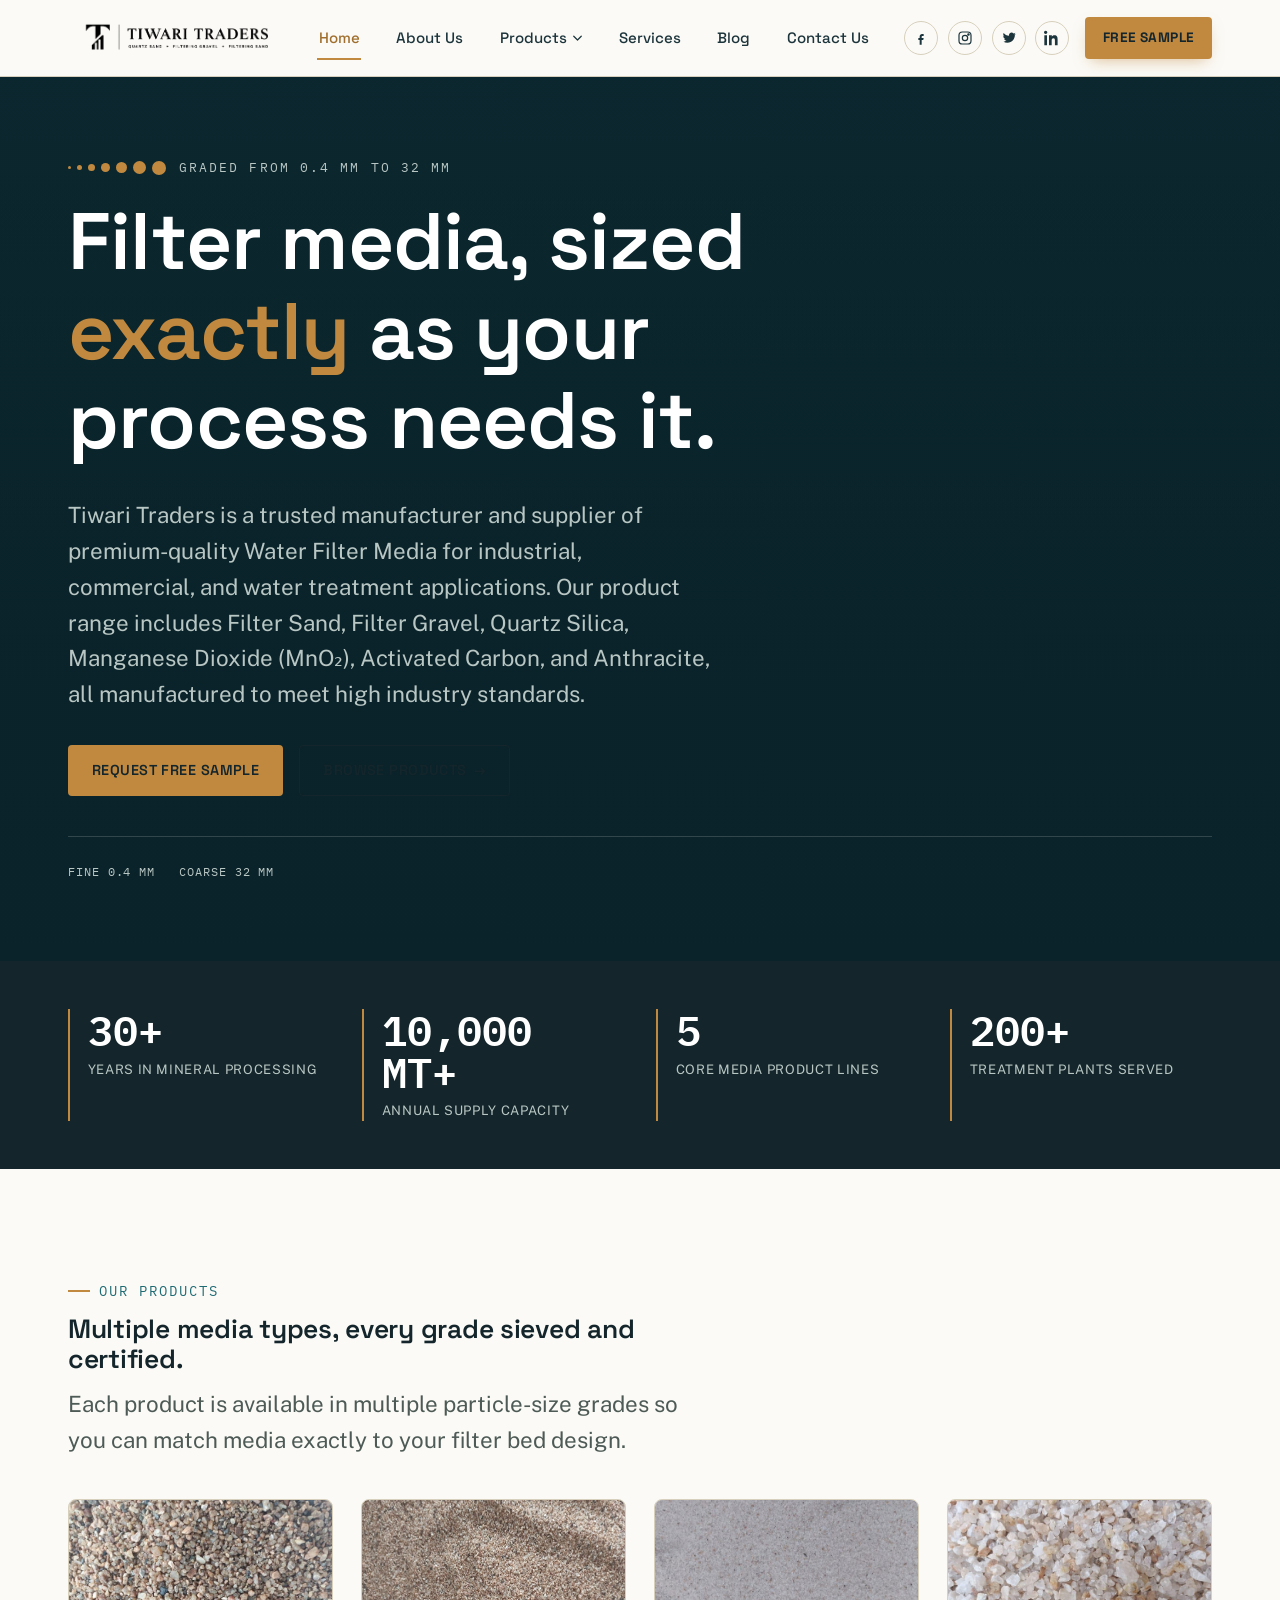
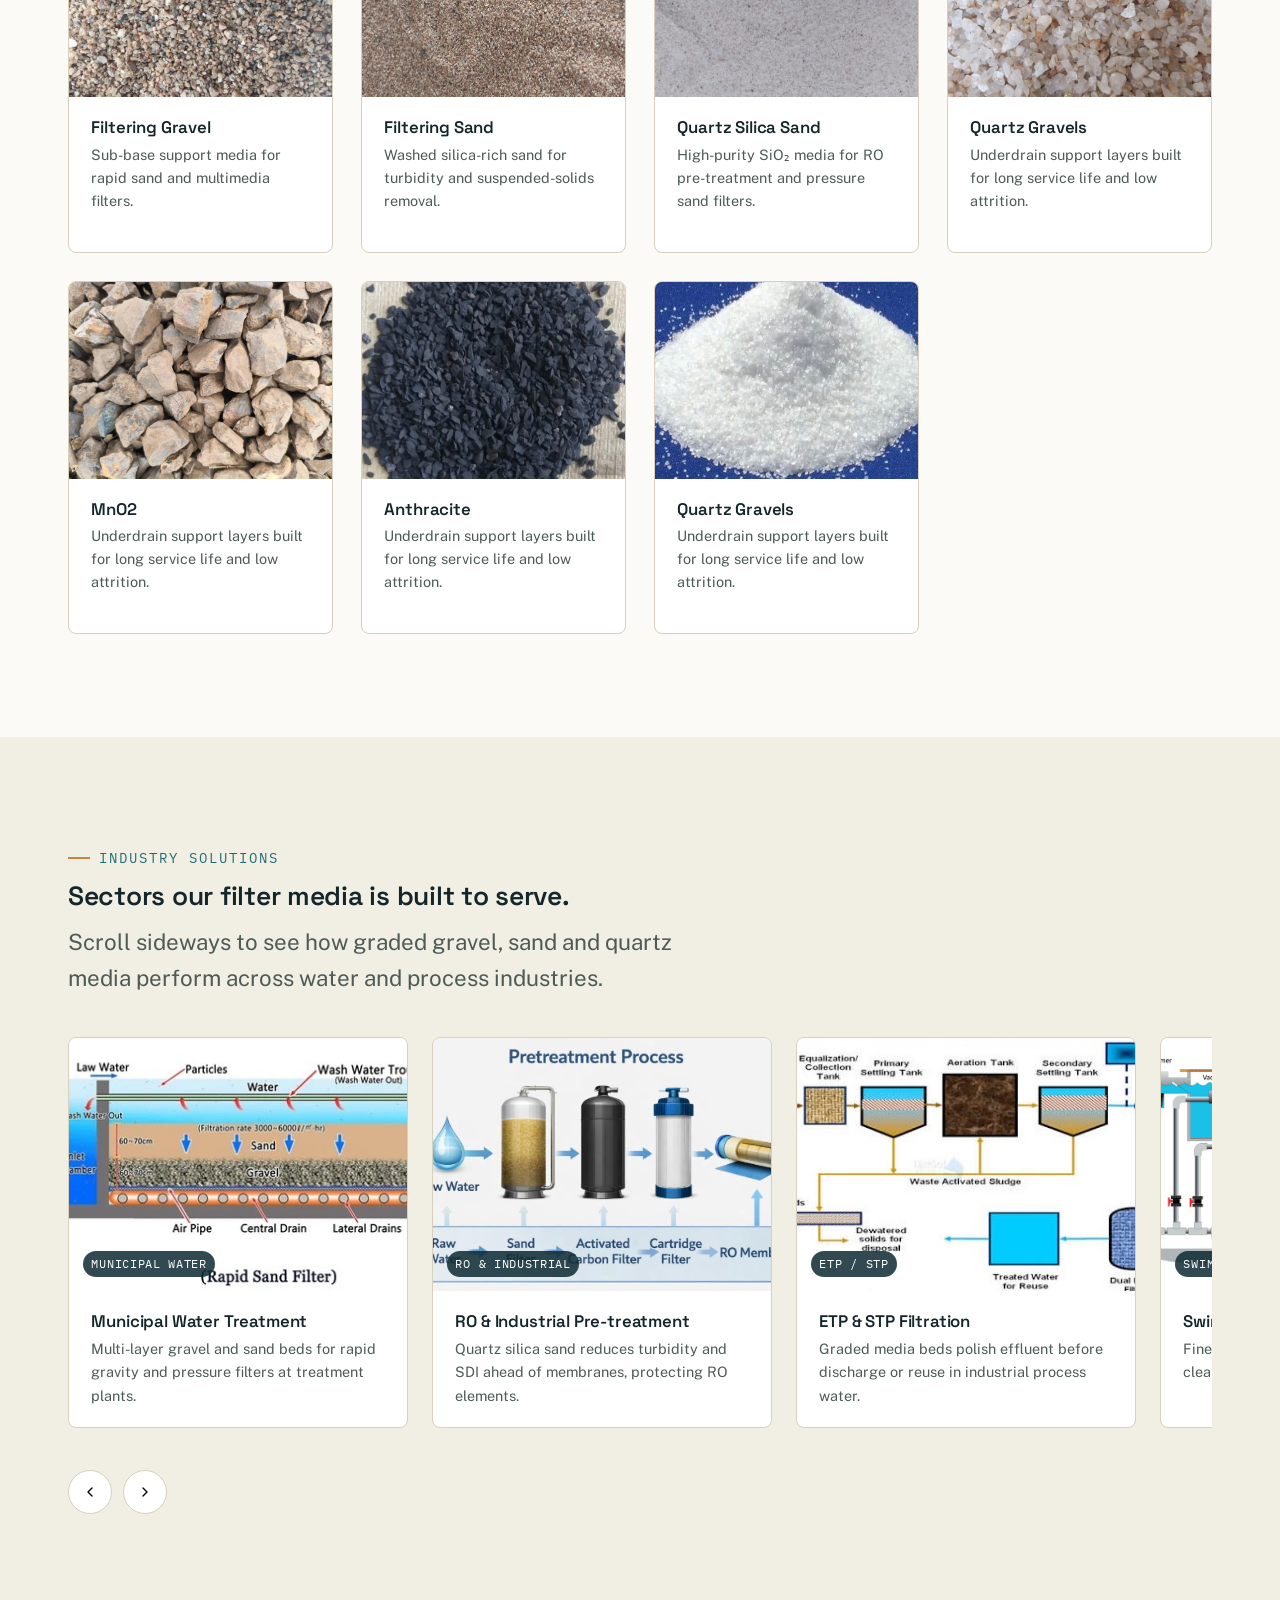
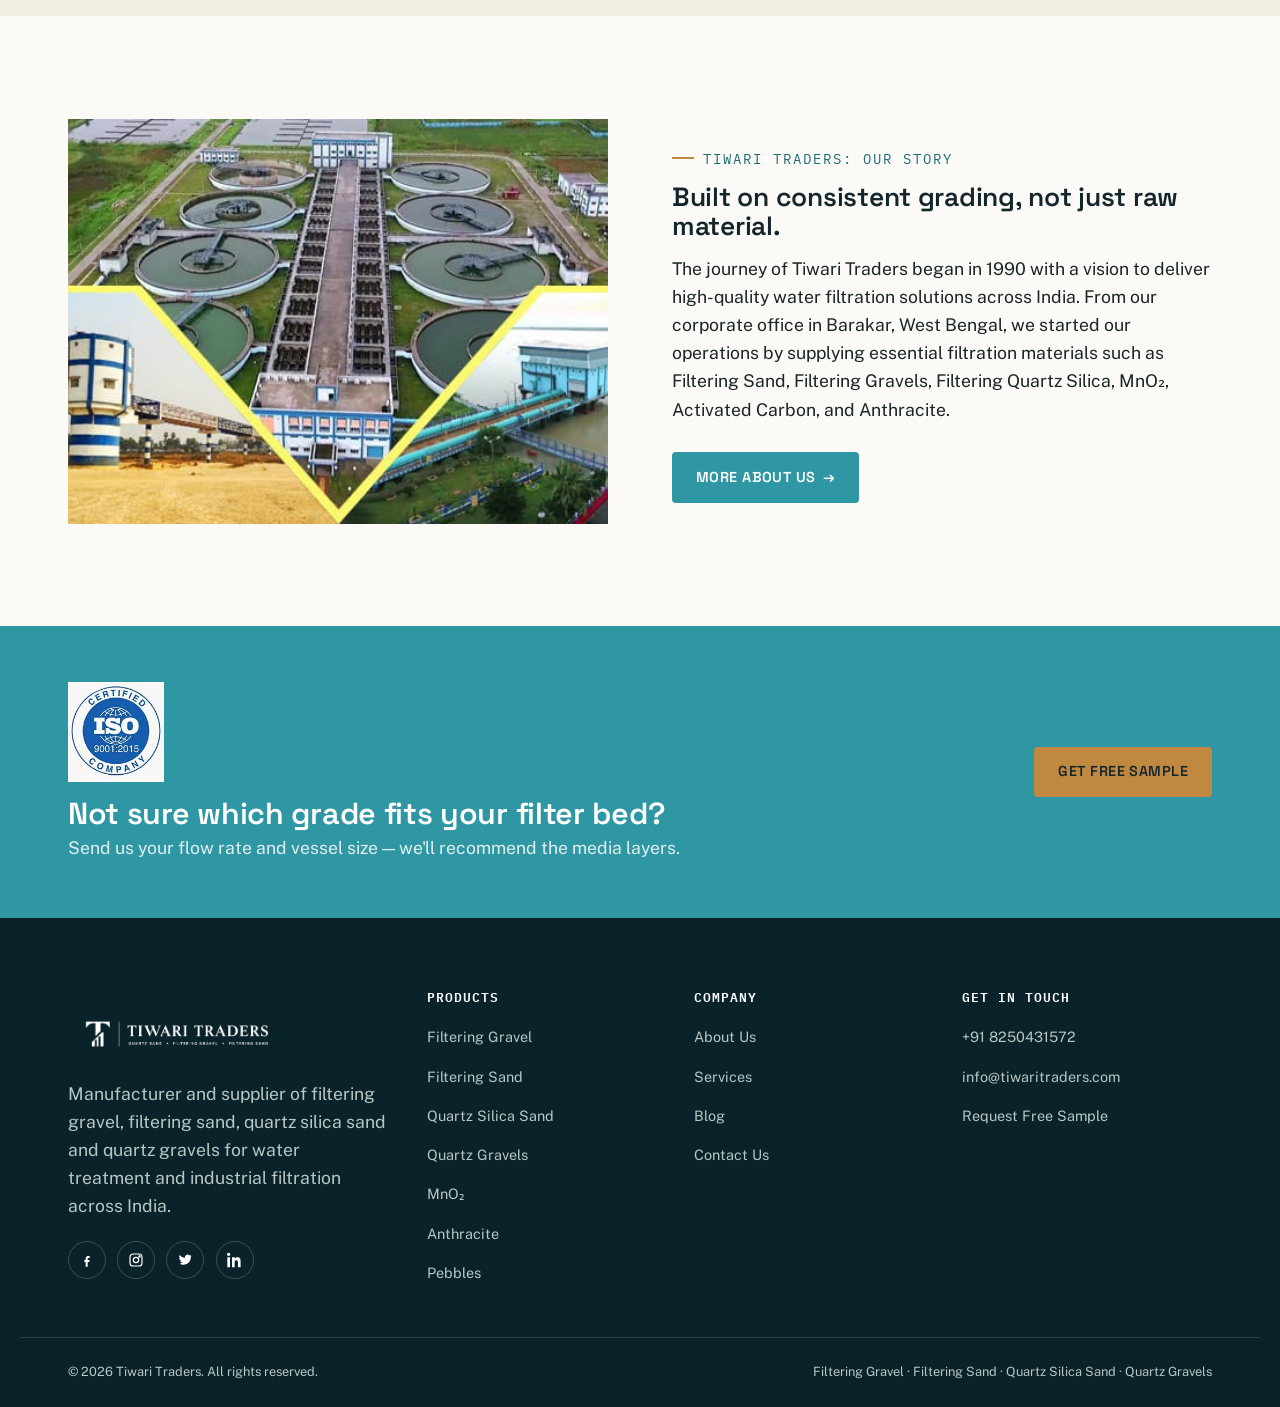
==== commit c37672eb: "Initial commit" ====
--- a/index.html
+++ b/index.html
@@ -315,6 +315,9 @@
         <li><a href="products.html#sand-04-08">Filtering Sand</a></li>
         <li><a href="products.html#silica-05-1">Quartz Silica Sand</a></li>
         <li><a href="products.html#qgravel-4-8">Quartz Gravels</a></li>
+        <li> <a href="products.html#mn-o2">MnO₂</a></li>
+        <li> <a href="products.html#anthracite">Anthracite</a></li>
+        <li> <a href="products.html#pebbles">Pebbles</a></li>
       </ul>
     </div>
     <div class="footer-col">
@@ -329,7 +332,7 @@
     <div class="footer-col">
       <h4>Get in touch</h4>
       <ul>
-        <li><a href="tel:+919434236781">+91 9434236781</a></li>
+        <li><a href="tel:+918250431572">+91 8250431572</a></li>
         <li><a href="mailto:info@tiwaritraders.com">info@tiwaritraders.com</a></li>
         <li><a href="contact.html">Request Free Sample</a></li>
       </ul>
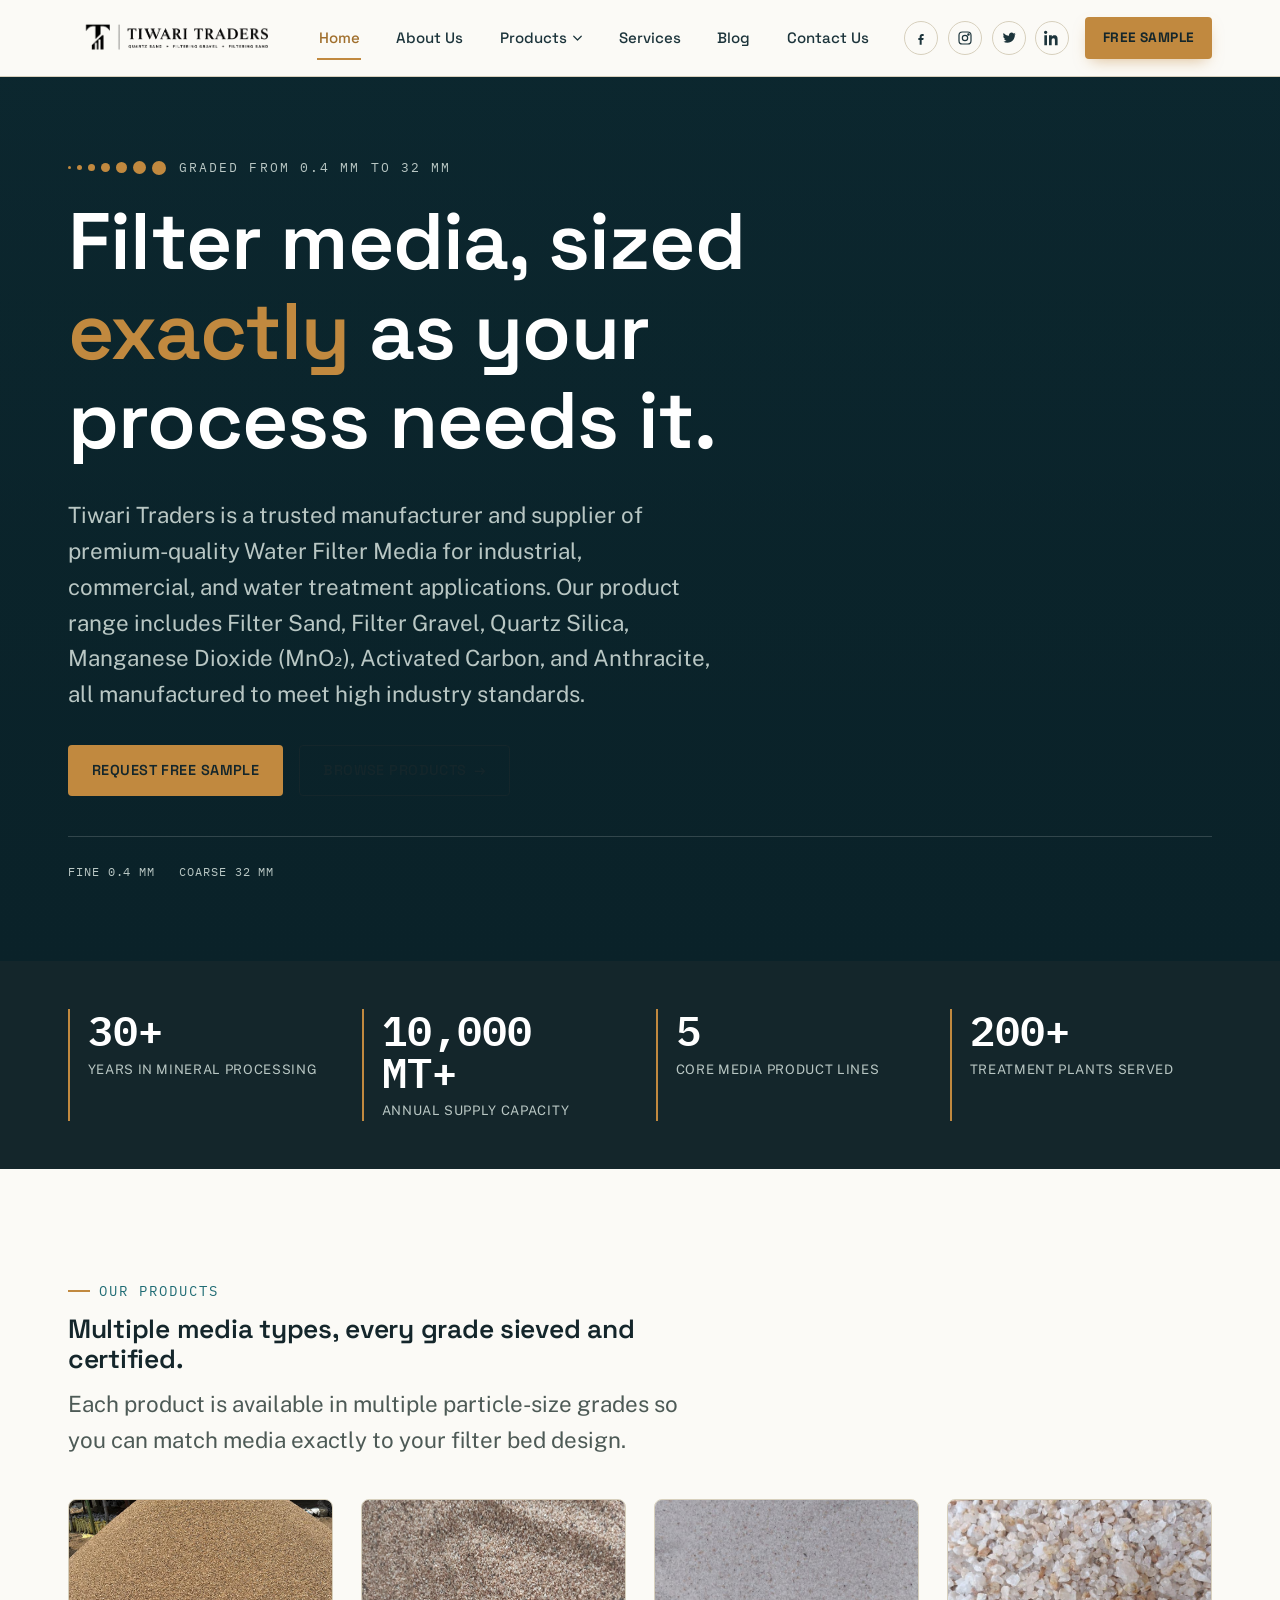
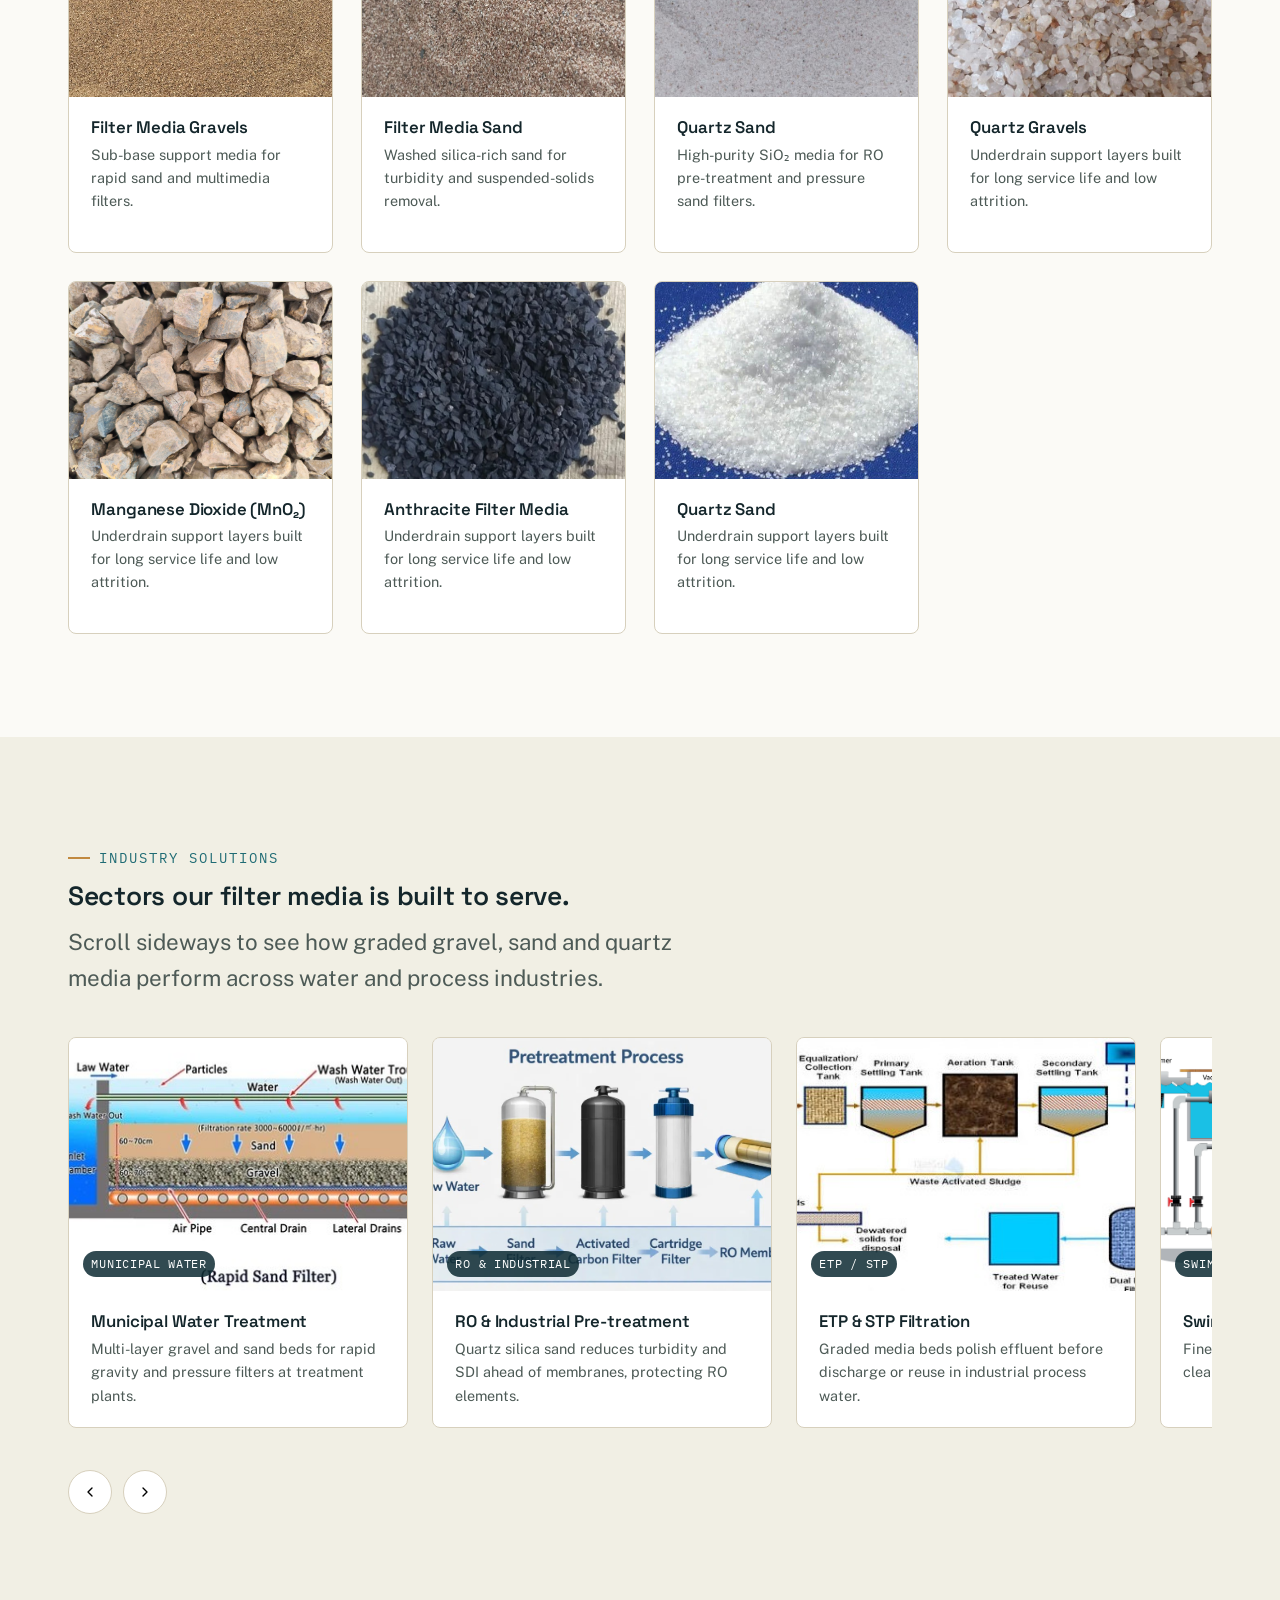
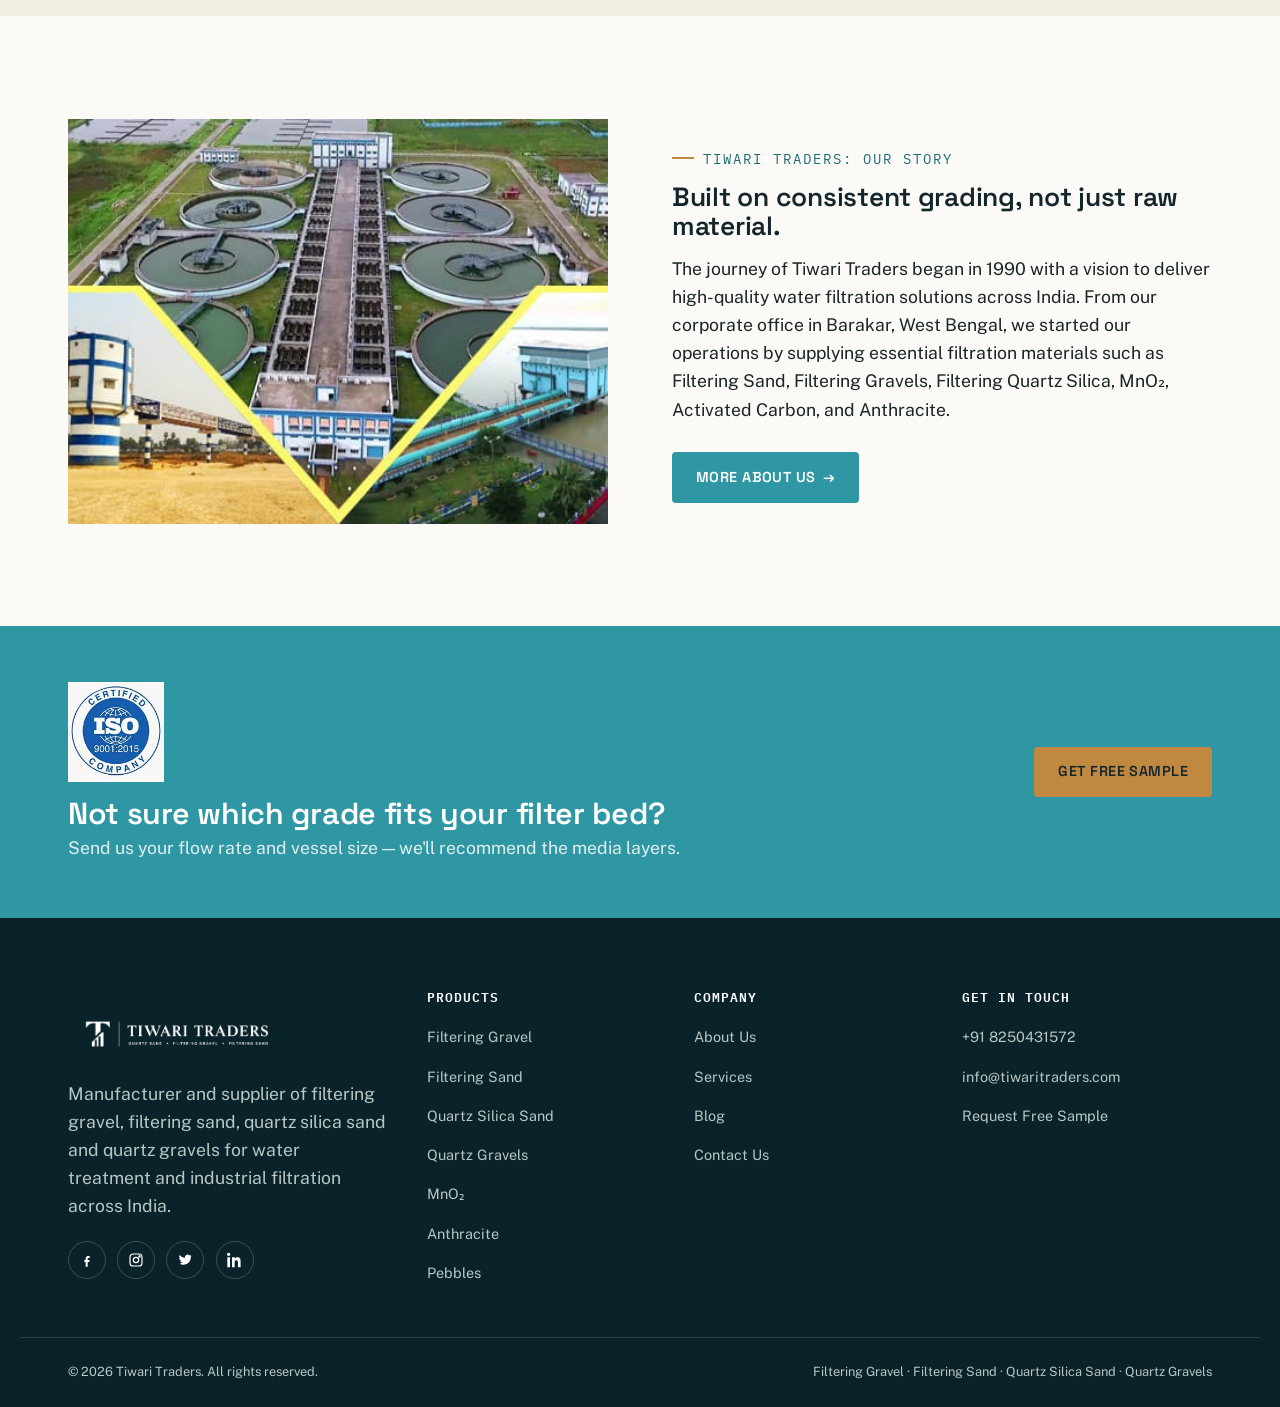
==== commit e815936d: "Initial commit" ====
--- a/index.html
+++ b/index.html
@@ -1,349 +1,751 @@
-<!DOCTYPE html>
+<!doctype html>
 <html lang="en">
-<head>
-<meta charset="UTF-8">
-<meta name="viewport" content="width=device-width, initial-scale=1.0">
-<title>Tiwari Traders | Water Filter Media Manufacturer &amp; Supplier</title>
-<meta name="description" content="Tiwari Traders supplies grade-controlled filtering gravel, filtering sand, quartz silica sand and quartz gravels for water treatment plants, RO systems, ETP/STP and swimming pools across India.">
-<meta name="keywords" content="filtering gravel, filtering sand, quartz silica sand, quartz gravels, water filter media, Tiwari Traders">
-<link rel="canonical" href="https://www.tiwaritraders.com/">
-<meta property="og:type" content="website">
-<meta property="og:title" content="Tiwari Traders | Water Filter Media Manufacturer & Supplier">
-<meta property="og:description" content="Grade-controlled filtering gravel, filtering sand, quartz silica sand and quartz gravels for water treatment and industrial filtration.">
-<meta property="og:url" content="https://www.tiwaritraders.com/">
-<link rel="preconnect" href="https://fonts.googleapis.com">
-<link href="https://fonts.googleapis.com/css2?family=Space+Grotesk:wght@500;600;700&family=Public+Sans:wght@400;500;600&family=IBM+Plex+Mono:wght@400;500;600&display=swap" rel="stylesheet">
-<link rel="stylesheet" href="base.css">
-<link rel="stylesheet" href="nav.css">
-<link rel="stylesheet" href="components.css">
-</head>
-<body>
-<a class="skip-link" href="#main">Skip to content</a>
-
-<!-- ============ HEADER ============ -->
-<header class="site-header">
-  <nav class="nav-bar" aria-label="Primary">
-    <a href="index.html" class="brand">
-      <img src="assets/logo2-Photoroom.png" alt="Tiwari Traders Logo" class="brand-logo">
-    </a>
-
-    <div class="nav-primary" id="nav-primary">
-      <ul>
-        <li><a href="index.html" class="nav-link" data-page="index.html">Home</a></li>
-        <li><a href="about.html" class="nav-link" data-page="about.html">About Us</a></li>
-        <li class="has-dropdown">
-          <a href="products.html" class="nav-link" data-page="products.html">Products
-            <svg class="caret" viewBox="0 0 12 8" fill="none"><path d="M1 1l5 5 5-5" stroke="currentColor" stroke-width="1.6" stroke-linecap="round" stroke-linejoin="round"/></svg>
-          </a>
-          <div class="mega-panel">
-            <div class="mega-col">
-              <div class="mega-col-title">Filtering Gravel</div>
-              <ul>
-                <li><a href="products.html#gravel-2-4">2 &ndash; 4 mm</a></li>
-                <li><a href="products.html#gravel-4-8">4 &ndash; 8 mm</a></li>
-                <li><a href="products.html#gravel-8-16">8 &ndash; 16 mm</a></li>
-                <li><a href="products.html#gravel-16-32">16 &ndash; 32 mm</a></li>
-              </ul>
-            </div>
-            <div class="mega-col">
-              <div class="mega-col-title">Filtering Sand</div>
-              <ul>
-                <li><a href="products.html#sand-04-08">0.4 &ndash; 0.8 mm</a></li>
-                <li><a href="products.html#sand-08-12">0.8 &ndash; 1.2 mm</a></li>
-                <li><a href="products.html#sand-1-2">1 &ndash; 2 mm</a></li>
-              </ul>
-              <div class="mega-col-cta"><a href="products.html">View all sand grades &rarr;</a></div>
-            </div>
-            <div class="mega-col">
-              <div class="mega-col-title">Quartz Silica Sand</div>
-              <ul>
-                <li><a href="products.html#silica-05-1">0.5 &ndash; 1 mm</a></li>
-                <li><a href="products.html#silica-1-2">1 &ndash; 2 mm</a></li>
-                <li><a href="products.html#silica-2-4">2 &ndash; 4 mm</a></li>
-              </ul>
-            </div>
-            <div class="mega-col">
-              <div class="mega-col-title">Quartz Gravels</div>
-              <ul>
-                <li><a href="products.html#qgravel-4-8">4 &ndash; 8 mm</a></li>
-                <li><a href="products.html#qgravel-8-16">8 &ndash; 16 mm</a></li>
-                <li><a href="products.html#qgravel-16-32">16 &ndash; 32 mm</a></li>
-              </ul>
-              <div class="mega-col-cta"><a href="contact.html">Request a quote &rarr;</a></div>
-            </div>
-          </div>
-        </li>
-        <li><a href="services.html" class="nav-link" data-page="services.html">Services</a></li>
-        <li><a href="blog.html" class="nav-link" data-page="blog.html">Blog</a></li>
-        <li><a href="contact.html" class="nav-link" data-page="contact.html">Contact Us</a></li>
-      </ul>
-
-      <div class="nav-actions">
-        <div class="nav-social" aria-label="Social media">
-          <a href="https://facebook.com" target="_blank" rel="noopener" aria-label="Facebook"><svg width="16" height="16" viewBox="0 0 24 24" fill="currentColor"><path d="M13.5 9H16V6h-2.5C11.6 6 10 7.6 10 9.9V12H8v3h2v7h3v-7h2.4l.6-3H13v-1.6c0-.8.2-1.4 1.5-1.4z"/></svg></a>
-          <a href="https://instagram.com" target="_blank" rel="noopener" aria-label="Instagram"><svg width="16" height="16" viewBox="0 0 24 24" fill="none" stroke="currentColor" stroke-width="1.8"><rect x="3" y="3" width="18" height="18" rx="5"/><circle cx="12" cy="12" r="4"/><circle cx="17.2" cy="6.8" r="1"/></svg></a>
-          <a href="https://twitter.com" target="_blank" rel="noopener" aria-label="Twitter / X"><svg width="16" height="16" viewBox="0 0 24 24" fill="currentColor"><path d="M22 5.9c-.7.3-1.5.5-2.3.6.8-.5 1.4-1.3 1.7-2.3-.8.5-1.7.8-2.6 1-1.5-1.6-4-1.7-5.6-.2-1 .9-1.4 2.3-1.2 3.6-3.3-.2-6.2-1.7-8.1-4.2-1 1.8-.5 4 1.1 5.2-.6 0-1.2-.2-1.7-.5 0 1.9 1.3 3.5 3.1 3.9-.6.2-1.2.2-1.8.1.5 1.6 2 2.7 3.7 2.8-1.4 1.1-3.2 1.7-5 1.5 1.8 1.2 4 1.8 6.2 1.8 7.4 0 11.6-6.3 11.3-12 .8-.5 1.5-1.2 2.1-2z"/></svg></a>
-          <a href="https://linkedin.com" target="_blank" rel="noopener" aria-label="LinkedIn"><svg width="16" height="16" viewBox="0 0 24 24" fill="currentColor"><path d="M4.98 3.5C4.98 4.9 3.9 6 2.5 6S0 4.9 0 3.5 1.1 1 2.5 1s2.48 1.1 2.48 2.5zM.5 8h4V23h-4V8zm7.5 0h3.8v2.05h.05c.53-1 1.83-2.05 3.77-2.05 4.03 0 4.78 2.65 4.78 6.1V23h-4v-6.85c0-1.63-.03-3.73-2.27-3.73-2.27 0-2.62 1.77-2.62 3.6V23h-4V8z"/></svg></a>
-        </div>
-        <a href="contact.html" class="free-sample-btn">Free Sample</a>
+  <head>
+    <meta charset="UTF-8" />
+    <meta name="viewport" content="width=device-width, initial-scale=1.0" />
+    <title>
+      Tiwari Traders | Water Filter Media Manufacturer &amp; Supplier
+    </title>
+    <meta
+      name="description"
+      content="Tiwari Traders supplies grade-controlled filtering gravel, filtering sand, quartz silica sand and quartz gravels for water treatment plants, RO systems, ETP/STP and swimming pools across India."
+    />
+    <meta
+      name="keywords"
+      content="filtering gravel, filtering sand, quartz silica sand, quartz gravels, water filter media, Tiwari Traders"
+    />
+    <link rel="canonical" href="https://www.tiwaritraders.com/" />
+    <meta property="og:type" content="website" />
+    <meta
+      property="og:title"
+      content="Tiwari Traders | Water Filter Media Manufacturer & Supplier"
+    />
+    <meta
+      property="og:description"
+      content="Grade-controlled filtering gravel, filtering sand, quartz silica sand and quartz gravels for water treatment and industrial filtration."
+    />
+    <meta property="og:url" content="https://www.tiwaritraders.com/" />
+    <link rel="preconnect" href="https://fonts.googleapis.com" />
+    <link
+      href="https://fonts.googleapis.com/css2?family=Space+Grotesk:wght@500;600;700&family=Public+Sans:wght@400;500;600&family=IBM+Plex+Mono:wght@400;500;600&display=swap"
+      rel="stylesheet"
+    />
+    <link rel="stylesheet" href="base.css" />
+    <link rel="stylesheet" href="nav.css" />
+    <link rel="stylesheet" href="components.css" />
+  </head>
+  <body>
+    <a class="skip-link" href="#main">Skip to content</a>
+
+    <!-- ============ HEADER ============ -->
+    <header class="site-header">
+      <nav class="nav-bar" aria-label="Primary">
+        <a href="index.html" class="brand">
+          <img
+            src="assets/logo2-Photoroom.png"
+            alt="Tiwari Traders Logo"
+            class="brand-logo"
+          />
+        </a>
+
+        <div class="nav-primary" id="nav-primary">
+          <ul>
+            <li>
+              <a href="index.html" class="nav-link" data-page="index.html"
+                >Home</a
+              >
+            </li>
+            <li>
+              <a href="about.html" class="nav-link" data-page="about.html"
+                >About Us</a
+              >
+            </li>
+            <li class="has-dropdown">
+              <a href="products.html" class="nav-link" data-page="products.html"
+                >Products
+                <svg class="caret" viewBox="0 0 12 8" fill="none">
+                  <path
+                    d="M1 1l5 5 5-5"
+                    stroke="currentColor"
+                    stroke-width="1.6"
+                    stroke-linecap="round"
+                    stroke-linejoin="round"
+                  />
+                </svg>
+              </a>
+              <!-- <div class="mega-panel">
+                <div class="mega-col">
+                  <div class="mega-col-title">Filtering Gravel</div>
+                  <ul>
+                    <li>
+                      <a href="products.html#gravel-2-4">2 &ndash; 4 mm</a>
+                    </li>
+                    <li>
+                      <a href="products.html#gravel-4-8">4 &ndash; 8 mm</a>
+                    </li>
+                    <li>
+                      <a href="products.html#gravel-8-16">8 &ndash; 16 mm</a>
+                    </li>
+                    <li>
+                      <a href="products.html#gravel-16-32">16 &ndash; 32 mm</a>
+                    </li>
+                  </ul>
+                </div>
+                <div class="mega-col">
+                  <div class="mega-col-title">Filtering Sand</div>
+                  <ul>
+                    <li>
+                      <a href="products.html#sand-04-08">0.4 &ndash; 0.8 mm</a>
+                    </li>
+                    <li>
+                      <a href="products.html#sand-08-12">0.8 &ndash; 1.2 mm</a>
+                    </li>
+                    <li><a href="products.html#sand-1-2">1 &ndash; 2 mm</a></li>
+                  </ul>
+                  <div class="mega-col-cta">
+                    <a href="products.html">View all sand grades &rarr;</a>
+                  </div>
+                </div>
+                <div class="mega-col">
+                  <div class="mega-col-title">Quartz Silica Sand</div>
+                  <ul>
+                    <li>
+                      <a href="products.html#silica-05-1">0.5 &ndash; 1 mm</a>
+                    </li>
+                    <li>
+                      <a href="products.html#silica-1-2">1 &ndash; 2 mm</a>
+                    </li>
+                    <li>
+                      <a href="products.html#silica-2-4">2 &ndash; 4 mm</a>
+                    </li>
+                  </ul>
+                </div>
+                <div class="mega-col">
+                  <div class="mega-col-title">Quartz Gravels</div>
+                  <ul>
+                    <li>
+                      <a href="products.html#qgravel-4-8">4 &ndash; 8 mm</a>
+                    </li>
+                    <li>
+                      <a href="products.html#qgravel-8-16">8 &ndash; 16 mm</a>
+                    </li>
+                    <li>
+                      <a href="products.html#qgravel-16-32">16 &ndash; 32 mm</a>
+                    </li>
+                  </ul>
+                  <div class="mega-col-cta">
+                    <a href="contact.html">Request a quote &rarr;</a>
+                  </div>
+                </div>
+              </div> -->
+            </li>
+            <li>
+              <a href="services.html" class="nav-link" data-page="services.html"
+                >Services</a
+              >
+            </li>
+            <li>
+              <a href="blog.html" class="nav-link" data-page="blog.html"
+                >Blog</a
+              >
+            </li>
+            <li>
+              <a href="contact.html" class="nav-link" data-page="contact.html"
+                >Contact Us</a
+              >
+            </li>
+          </ul>
+
+          <div class="nav-actions">
+            <div class="nav-social" aria-label="Social media">
+              <a
+                href="https://facebook.com"
+                target="_blank"
+                rel="noopener"
+                aria-label="Facebook"
+                ><svg
+                  width="16"
+                  height="16"
+                  viewBox="0 0 24 24"
+                  fill="currentColor"
+                >
+                  <path
+                    d="M13.5 9H16V6h-2.5C11.6 6 10 7.6 10 9.9V12H8v3h2v7h3v-7h2.4l.6-3H13v-1.6c0-.8.2-1.4 1.5-1.4z"
+                  /></svg
+              ></a>
+              <a
+                href="https://instagram.com"
+                target="_blank"
+                rel="noopener"
+                aria-label="Instagram"
+                ><svg
+                  width="16"
+                  height="16"
+                  viewBox="0 0 24 24"
+                  fill="none"
+                  stroke="currentColor"
+                  stroke-width="1.8"
+                >
+                  <rect x="3" y="3" width="18" height="18" rx="5" />
+                  <circle cx="12" cy="12" r="4" />
+                  <circle cx="17.2" cy="6.8" r="1" /></svg
+              ></a>
+              <a
+                href="https://twitter.com"
+                target="_blank"
+                rel="noopener"
+                aria-label="Twitter / X"
+                ><svg
+                  width="16"
+                  height="16"
+                  viewBox="0 0 24 24"
+                  fill="currentColor"
+                >
+                  <path
+                    d="M22 5.9c-.7.3-1.5.5-2.3.6.8-.5 1.4-1.3 1.7-2.3-.8.5-1.7.8-2.6 1-1.5-1.6-4-1.7-5.6-.2-1 .9-1.4 2.3-1.2 3.6-3.3-.2-6.2-1.7-8.1-4.2-1 1.8-.5 4 1.1 5.2-.6 0-1.2-.2-1.7-.5 0 1.9 1.3 3.5 3.1 3.9-.6.2-1.2.2-1.8.1.5 1.6 2 2.7 3.7 2.8-1.4 1.1-3.2 1.7-5 1.5 1.8 1.2 4 1.8 6.2 1.8 7.4 0 11.6-6.3 11.3-12 .8-.5 1.5-1.2 2.1-2z"
+                  /></svg
+              ></a>
+              <a
+                href="https://linkedin.com"
+                target="_blank"
+                rel="noopener"
+                aria-label="LinkedIn"
+                ><svg
+                  width="16"
+                  height="16"
+                  viewBox="0 0 24 24"
+                  fill="currentColor"
+                >
+                  <path
+                    d="M4.98 3.5C4.98 4.9 3.9 6 2.5 6S0 4.9 0 3.5 1.1 1 2.5 1s2.48 1.1 2.48 2.5zM.5 8h4V23h-4V8zm7.5 0h3.8v2.05h.05c.53-1 1.83-2.05 3.77-2.05 4.03 0 4.78 2.65 4.78 6.1V23h-4v-6.85c0-1.63-.03-3.73-2.27-3.73-2.27 0-2.62 1.77-2.62 3.6V23h-4V8z"
+                  /></svg
+              ></a>
+            </div>
+            <a href="contact.html" class="free-sample-btn">Free Sample</a>
+          </div>
+        </div>
+
+        <button
+          class="nav-toggle"
+          id="nav-toggle"
+          aria-label="Toggle menu"
+          aria-expanded="false"
+          aria-controls="nav-primary"
+        >
+          <span></span>
+        </button>
+      </nav>
+    </header>
+
+    <main id="main">
+      <!-- ============ HERO ============ -->
+      <!-- ============ HERO ============ -->
+      <section class="hero">
+        <div class="hero-slider">
+          <div
+            class="hero-slide is-active"
+            style="
+              background-image: url(&quot;assets/Home_Background.jpeg&quot;);
+            "
+          ></div>
+          <div
+            class="hero-slide"
+            style="
+              background-image: url(&quot;assets/Home_Background2.jpeg&quot;);
+            "
+          ></div>
+          <div
+            class="hero-slide"
+            style="
+              background-image: url(&quot;assets/Home_Background3.jpeg&quot;);
+            "
+          ></div>
+          <div
+            class="hero-slide"
+            style="
+              background-image: url(&quot;assets/Home_Background4.jpeg&quot;);
+            "
+          ></div>
+        </div>
+        <div class="hero-inner container">
+          <div class="hero-eyebrow">
+            <span class="grain-scale"
+              ><span></span><span></span><span></span><span></span><span></span
+              ><span></span><span></span
+            ></span>
+            Graded from 0.4 mm to 32 mm
+          </div>
+          <h1>
+            Filter media, sized <em>exactly</em> as your process needs it.
+          </h1>
+          <p class="hero-sub">
+            Tiwari Traders is a trusted manufacturer and supplier of
+            premium-quality Water Filter Media for industrial, commercial, and
+            water treatment applications. Our product range includes Filter
+            Sand, Filter Gravel, Quartz Silica, Manganese Dioxide (MnO₂),
+            Activated Carbon, and Anthracite, all manufactured to meet high
+            industry standards.
+          </p>
+          <div class="hero-actions">
+            <a href="contact.html" class="btn btn-gold">Request Free Sample</a>
+            <a href="products.html" class="btn btn-outline btn-arrow"
+              >Browse Products</a
+            >
+          </div>
+          <div class="hero-scale-row">
+            <div class="hero-scale-labels">
+              <span>Fine 0.4 mm</span><span>Coarse 32 mm</span>
+            </div>
+          </div>
+        </div>
+      </section>
+
+      <!-- ============ STATS ============ -->
+      <section class="stats-bar">
+        <div class="container stats-grid">
+          <div class="stat">
+            <div class="stat-num">30+</div>
+            <div class="stat-label">Years in Mineral Processing</div>
+          </div>
+          <div class="stat">
+            <div class="stat-num">10,000 MT+</div>
+            <div class="stat-label">Annual Supply Capacity</div>
+          </div>
+          <div class="stat">
+            <div class="stat-num">5</div>
+            <div class="stat-label">Core Media Product Lines</div>
+          </div>
+          <div class="stat">
+            <div class="stat-num">200+</div>
+            <div class="stat-label">Treatment Plants Served</div>
+          </div>
+        </div>
+      </section>
+
+      <!-- ============ PRODUCTS PREVIEW ============ -->
+      <section class="section" id="products-preview">
+        <div class="container">
+          <div class="section-head">
+            <div class="eyebrow">Our Products</div>
+            <h2>Multiple media types, every grade sieved and certified.</h2>
+            <p>
+              Each product is available in multiple particle-size grades so you
+              can match media exactly to your filter bed design.
+            </p>
+          </div>
+          <div class="product-grid">
+            <div class="product-card">
+              <div class="product-card-media">
+                <img
+                  src="assets/silica_sand.jpeg"
+                  alt="Placeholder: Filtering Gravel"
+                />
+              </div>
+              <div class="product-card-body">
+                <h3>Filter Media Gravels</h3>
+                <p>
+                  Sub-base support media for rapid sand and multimedia filters.
+                </p>
+                <div class="product-card-sizes">
+                  <!--<span class="tag">2&ndash;4mm</span><span class="tag">4&ndash;8mm</span><span class="tag">8&ndash;16mm</span><span class="tag">16&ndash;32mm</span>-->
+                </div>
+              </div>
+            </div>
+
+            <div class="product-card">
+              <div class="product-card-media">
+                <img
+                  src="assets/Filtering Sand.png"
+                  alt="Placeholder: Filtering Sand"
+                />
+              </div>
+              <div class="product-card-body">
+                <h3>Filter Media Sand</h3>
+                <p>
+                  Washed silica-rich sand for turbidity and suspended-solids
+                  removal.
+                </p>
+                <div class="product-card-sizes">
+                  <!--<span class="tag">0.4&ndash;0.8mm</span><span class="tag">0.8&ndash;1.2mm</span><span class="tag">1&ndash;2mm</span>-->
+                </div>
+              </div>
+            </div>
+
+            <div class="product-card">
+              <div class="product-card-media">
+                <img
+                  src="assets/Quartz Silica Sand.png"
+                  alt="Placeholder: Quartz Silica Sand"
+                />
+              </div>
+              <div class="product-card-body">
+                <h3>Quartz Sand</h3>
+                <p>
+                  High-purity SiO&#8322; media for RO pre-treatment and pressure
+                  sand filters.
+                </p>
+                <div class="product-card-sizes">
+                  <!-- <span class="tag">0.5&ndash;1mm</span><span class="tag">1&ndash;2mm</span><span class="tag">2&ndash;4mm</span> -->
+                </div>
+              </div>
+            </div>
+
+            <div class="product-card">
+              <div class="product-card-media">
+                <img
+                  src="assets/Quartz Gravels.png"
+                  alt="Placeholder: Quartz Gravels"
+                />
+              </div>
+              <div class="product-card-body">
+                <h3>Quartz Gravels</h3>
+                <p>
+                  Underdrain support layers built for long service life and low
+                  attrition.
+                </p>
+                <div class="product-card-sizes">
+                  <!--<span class="tag">4&ndash;8mm</span><span class="tag">8&ndash;16mm</span><span class="tag">16&ndash;32mm</span> -->
+                </div>
+              </div>
+            </div>
+            <div class="product-card">
+              <div class="product-card-media">
+                <img src="assets/MnO2.jpeg" alt="Placeholder: Quartz Gravels" />
+              </div>
+              <div class="product-card-body">
+                <h3>Manganese Dioxide (MnO₂)</h3>
+                <p>
+                  Underdrain support layers built for long service life and low
+                  attrition.
+                </p>
+                <div class="product-card-sizes">
+                  <!--<span class="tag">4&ndash;8mm</span><span class="tag">8&ndash;16mm</span><span class="tag">16&ndash;32mm</span> -->
+                </div>
+              </div>
+            </div>
+            <div class="product-card">
+              <div class="product-card-media">
+                <img src="assets/anth.jpeg" alt="Placeholder: Anthracite" />
+              </div>
+              <div class="product-card-body">
+                <h3>Anthracite Filter Media</h3>
+                <p>
+                  Underdrain support layers built for long service life and low
+                  attrition.
+                </p>
+                <div class="product-card-sizes">
+                  <!-- <span class="tag">4&ndash;8mm</span><span class="tag">8&ndash;16mm</span><span class="tag">16&ndash;32mm</span> -->
+                </div>
+              </div>
+            </div>
+            <div class="product-card">
+              <div class="product-card-media">
+                <img
+                  src="assets/Quartz_Gravale.jpeg"
+                  alt="Placeholder: Quartz Gravels"
+                />
+              </div>
+              <div class="product-card-body">
+                <h3>Quartz Sand</h3>
+                <p>
+                  Underdrain support layers built for long service life and low
+                  attrition.
+                </p>
+                <div class="product-card-sizes">
+                  <!--<span class="tag">4&ndash;8mm</span><span class="tag">8&ndash;16mm</span><span class="tag">16&ndash;32mm</span> -->
+                </div>
+              </div>
+            </div>
+          </div>
+        </div>
+      </section>
+
+      <!-- ============ INDUSTRY SOLUTIONS (scrollable) ============ -->
+      <section class="section section--alt">
+        <div class="container">
+          <div class="section-head">
+            <div class="eyebrow">Industry Solutions</div>
+            <h2>Sectors our filter media is built to serve.</h2>
+            <p>
+              Scroll sideways to see how graded gravel, sand and quartz media
+              perform across water and process industries.
+            </p>
+          </div>
+
+          <div class="scroller-wrap">
+            <div
+              class="scroller"
+              tabindex="0"
+              aria-label="Industry solutions, scroll horizontally"
+            >
+              <article class="solution-card">
+                <div class="solution-media">
+                  <span class="solution-tag">Municipal Water</span
+                  ><img
+                    src="assets/water treatment.jpg"
+                    alt="Placeholder: municipal water treatment"
+                  />
+                </div>
+                <div class="solution-body">
+                  <h3>Municipal Water Treatment</h3>
+                  <p>
+                    Multi-layer gravel and sand beds for rapid gravity and
+                    pressure filters at treatment plants.
+                  </p>
+                </div>
+              </article>
+
+              <article class="solution-card">
+                <div class="solution-media">
+                  <span class="solution-tag">RO &amp; Industrial</span
+                  ><img
+                    src="assets/RO.jpg"
+                    alt="Placeholder: RO plant pre-treatment"
+                  />
+                </div>
+                <div class="solution-body">
+                  <h3>RO &amp; Industrial Pre-treatment</h3>
+                  <p>
+                    Quartz silica sand reduces turbidity and SDI ahead of
+                    membranes, protecting RO elements.
+                  </p>
+                </div>
+              </article>
+
+              <article class="solution-card">
+                <div class="solution-media">
+                  <span class="solution-tag">ETP / STP</span
+                  ><img
+                    src="assets/ETP.jpg"
+                    alt="Placeholder: effluent treatment plant"
+                  />
+                </div>
+                <div class="solution-body">
+                  <h3>ETP &amp; STP Filtration</h3>
+                  <p>
+                    Graded media beds polish effluent before discharge or reuse
+                    in industrial process water.
+                  </p>
+                </div>
+              </article>
+
+              <article class="solution-card">
+                <div class="solution-media">
+                  <span class="solution-tag">Swimming Pools</span
+                  ><img
+                    src="assets/swimming.png"
+                    alt="Placeholder: swimming pool filtration"
+                  />
+                </div>
+                <div class="solution-body">
+                  <h3>Swimming Pool Filtration</h3>
+                  <p>
+                    Fine-graded silica sand keeps pool water clear while cutting
+                    backwash frequency.
+                  </p>
+                </div>
+              </article>
+
+              <article class="solution-card">
+                <div class="solution-media">
+                  <span class="solution-tag">Wells &amp; Borewells</span
+                  ><img
+                    src="assets/BORWELL.jpg"
+                    alt="Placeholder: borewell gravel packing"
+                  />
+                </div>
+                <div class="solution-body">
+                  <h3>Borewell Gravel Packing</h3>
+                  <p>
+                    Rounded quartz gravel packs protect well screens and
+                    stabilise aquifer sand.
+                  </p>
+                </div>
+              </article>
+            </div>
+            <div class="scroller-nav">
+              <button class="scroller-btn prev" aria-label="Scroll left">
+                <svg viewBox="0 0 24 24" fill="none">
+                  <path
+                    d="M15 6l-6 6 6 6"
+                    stroke="currentColor"
+                    stroke-width="2"
+                    stroke-linecap="round"
+                    stroke-linejoin="round"
+                  />
+                </svg>
+              </button>
+              <button class="scroller-btn next" aria-label="Scroll right">
+                <svg viewBox="0 0 24 24" fill="none">
+                  <path
+                    d="M9 6l6 6-6 6"
+                    stroke="currentColor"
+                    stroke-width="2"
+                    stroke-linecap="round"
+                    stroke-linejoin="round"
+                  />
+                </svg>
+              </button>
+            </div>
+          </div>
+        </div>
+      </section>
+
+      <!-- ============ ABOUT SNIPPET ============ -->
+      <section class="section">
+        <div class="container grid-2">
+          <div class="product-card-media" style="aspect-ratio: 4/3">
+            <img
+              src="assets/Home_background3.jpeg"
+              alt="Placeholder: Tiwari Traders processing yard"
+            />
+          </div>
+          <div>
+            <div class="eyebrow">Tiwari Traders: Our Story</div>
+            <h2>Built on consistent grading, not just raw material.</h2>
+            <p>
+              The journey of Tiwari Traders began in 1990 with a vision to
+              deliver high-quality water filtration solutions across India. From
+              our corporate office in Barakar, West Bengal, we started our
+              operations by supplying essential filtration materials such as
+              Filtering Sand, Filtering Gravels, Filtering Quartz Silica, MnO₂,
+              Activated Carbon, and Anthracite.
+            </p>
+            <div class="flow-actions">
+              <a href="about.html" class="btn btn-primary btn-arrow"
+                >More About Us</a
+              >
+            </div>
+          </div>
+        </div>
+      </section>
+
+      <!-- ============ CTA BAND ============ -->
+      <section class="cta-band">
+        <div class="container">
+          <div>
+            <img
+              src="assets/iso.jpg"
+              alt="Tiwari Traders icon"
+              class="cta-band-logo"
+            />
+            <h2>Not sure which grade fits your filter bed?</h2>
+            <p>
+              Send us your flow rate and vessel size &mdash; we'll recommend the
+              media layers.
+            </p>
+          </div>
+          <a href="contact.html" class="btn btn-gold">Get Free Sample</a>
+        </div>
+      </section>
+    </main>
+
+    <!-- ============ FOOTER ============ -->
+    <footer class="site-footer">
+      <div class="container footer-top">
+        <div class="footer-col footer-brand-col">
+          <img
+            src="assets/logo3.png"
+            alt="Tiwari Traders Logo"
+            class="brand-logo"
+          />
+          <p>
+            Manufacturer and supplier of filtering gravel, filtering sand,
+            quartz silica sand and quartz gravels for water treatment and
+            industrial filtration across India.
+          </p>
+          <div class="footer-social" aria-label="Social media">
+            <a
+              href="https://facebook.com"
+              target="_blank"
+              rel="noopener"
+              aria-label="Facebook"
+              ><svg viewBox="0 0 24 24" fill="currentColor">
+                <path
+                  d="M13.5 9H16V6h-2.5C11.6 6 10 7.6 10 9.9V12H8v3h2v7h3v-7h2.4l.6-3H13v-1.6c0-.8.2-1.4 1.5-1.4z"
+                /></svg
+            ></a>
+            <a
+              href="https://instagram.com"
+              target="_blank"
+              rel="noopener"
+              aria-label="Instagram"
+              ><svg
+                viewBox="0 0 24 24"
+                fill="none"
+                stroke="currentColor"
+                stroke-width="1.8"
+              >
+                <rect x="3" y="3" width="18" height="18" rx="5" />
+                <circle cx="12" cy="12" r="4" />
+                <circle cx="17.2" cy="6.8" r="1" /></svg
+            ></a>
+            <a
+              href="https://twitter.com"
+              target="_blank"
+              rel="noopener"
+              aria-label="Twitter / X"
+              ><svg viewBox="0 0 24 24" fill="currentColor">
+                <path
+                  d="M22 5.9c-.7.3-1.5.5-2.3.6.8-.5 1.4-1.3 1.7-2.3-.8.5-1.7.8-2.6 1-1.5-1.6-4-1.7-5.6-.2-1 .9-1.4 2.3-1.2 3.6-3.3-.2-6.2-1.7-8.1-4.2-1 1.8-.5 4 1.1 5.2-.6 0-1.2-.2-1.7-.5 0 1.9 1.3 3.5 3.1 3.9-.6.2-1.2.2-1.8.1.5 1.6 2 2.7 3.7 2.8-1.4 1.1-3.2 1.7-5 1.5 1.8 1.2 4 1.8 6.2 1.8 7.4 0 11.6-6.3 11.3-12 .8-.5 1.5-1.2 2.1-2z"
+                /></svg
+            ></a>
+            <a
+              href="https://linkedin.com"
+              target="_blank"
+              rel="noopener"
+              aria-label="LinkedIn"
+              ><svg viewBox="0 0 24 24" fill="currentColor">
+                <path
+                  d="M4.98 3.5C4.98 4.9 3.9 6 2.5 6S0 4.9 0 3.5 1.1 1 2.5 1s2.48 1.1 2.48 2.5zM.5 8h4V23h-4V8zm7.5 0h3.8v2.05h.05c.53-1 1.83-2.05 3.77-2.05 4.03 0 4.78 2.65 4.78 6.1V23h-4v-6.85c0-1.63-.03-3.73-2.27-3.73-2.27 0-2.62 1.77-2.62 3.6V23h-4V8z"
+                /></svg
+            ></a>
+          </div>
+        </div>
+        <div class="footer-col">
+          <h4>Products</h4>
+          <ul>
+            <li><a href="products.html#gravel-2-4">Filtering Gravel</a></li>
+            <li><a href="products.html#sand-04-08">Filtering Sand</a></li>
+            <li><a href="products.html#silica-05-1">Quartz Silica Sand</a></li>
+            <li><a href="products.html#qgravel-4-8">Quartz Gravels</a></li>
+            <li><a href="products.html#mn-o2">MnO₂</a></li>
+            <li><a href="products.html#anthracite">Anthracite</a></li>
+            <li><a href="products.html#pebbles">Pebbles</a></li>
+          </ul>
+        </div>
+        <div class="footer-col">
+          <h4>Company</h4>
+          <ul>
+            <li><a href="about.html">About Us</a></li>
+            <li><a href="services.html">Services</a></li>
+            <li><a href="blog.html">Blog</a></li>
+            <li><a href="contact.html">Contact Us</a></li>
+          </ul>
+        </div>
+        <div class="footer-col">
+          <h4>Get in touch</h4>
+          <ul>
+            <li><a href="tel:+918250431572">+91 8250431572</a></li>
+            <li>
+              <a href="mailto:info@tiwaritraders.com">info@tiwaritraders.com</a>
+            </li>
+            <li><a href="contact.html">Request Free Sample</a></li>
+          </ul>
+        </div>
       </div>
-    </div>
-
-    <button class="nav-toggle" id="nav-toggle" aria-label="Toggle menu" aria-expanded="false" aria-controls="nav-primary"><span></span></button>
-  </nav>
-</header>
-
-<main id="main">
-
-  <!-- ============ HERO ============ -->
-  <!-- ============ HERO ============ -->
-<section class="hero">
-  <div class="hero-slider">
-    <div class="hero-slide is-active" style="background-image:url('assets/Home_Background.jpeg');"></div>
-    <div class="hero-slide" style="background-image:url('assets/Home_Background2.jpeg');"></div>
-    <div class="hero-slide" style="background-image:url('assets/Home_Background3.jpeg');"></div>
-    <div class="hero-slide" style="background-image:url('assets/Home_Background4.jpeg');"></div>
-  </div>
-  <div class="hero-inner container">
-    <div class="hero-eyebrow"><span class="grain-scale"><span></span><span></span><span></span><span></span><span></span><span></span><span></span></span> Graded from 0.4 mm to 32 mm</div>
-    <h1>Filter media, sized <em>exactly</em> as your process needs it.</h1>
-    <p class="hero-sub">Tiwari Traders is a trusted manufacturer and supplier of premium-quality Water Filter Media for industrial, commercial, and water treatment applications. Our product range includes Filter Sand, Filter Gravel, Quartz Silica, Manganese Dioxide (MnO₂), Activated Carbon, and Anthracite, all manufactured to meet high industry standards.</p>
-    <div class="hero-actions">
-      <a href="contact.html" class="btn btn-gold">Request Free Sample</a>
-      <a href="products.html" class="btn btn-outline btn-arrow">Browse Products</a>
-    </div>
-    <div class="hero-scale-row">
-      <div class="hero-scale-labels"><span>Fine 0.4 mm</span><span>Coarse 32 mm</span></div>
-    </div>
-  </div>
-</section>
-
-  <!-- ============ STATS ============ -->
-  <section class="stats-bar">
-    <div class="container stats-grid">
-      <div class="stat"><div class="stat-num">30+</div><div class="stat-label">Years in Mineral Processing</div></div>
-      <div class="stat"><div class="stat-num">10,000 MT+</div><div class="stat-label">Annual Supply Capacity</div></div>
-      <div class="stat"><div class="stat-num">5</div><div class="stat-label">Core Media Product Lines</div></div>
-      <div class="stat"><div class="stat-num">200+</div><div class="stat-label">Treatment Plants Served</div></div>
-    </div>
-  </section>
-
-  <!-- ============ PRODUCTS PREVIEW ============ -->
-  <section class="section" id="products-preview">
-    <div class="container">
-      <div class="section-head">
-        <div class="eyebrow">Our Products</div>
-        <h2>Multiple media types, every grade sieved and certified.</h2>
-        <p>Each product is available in multiple particle-size grades so you can match media exactly to your filter bed design.</p>
+      <div class="container footer-bottom">
+        <span
+          >&copy; <span id="year"></span> Tiwari Traders. All rights
+          reserved.</span
+        >
+        <span
+          >Filtering Gravel &middot; Filtering Sand &middot; Quartz Silica Sand
+          &middot; Quartz Gravels</span
+        >
       </div>
-      <div class="product-grid">
-
-        <div class="product-card">
-          <div class="product-card-media"><img src="assets/FilteringGravel0.25-18.png" alt="Placeholder: Filtering Gravel"></div>
-          <div class="product-card-body">
-            <h3>Filtering Gravel</h3>
-            <p>Sub-base support media for rapid sand and multimedia filters.</p>
-             <div class="product-card-sizes">
-              <!--<span class="tag">2&ndash;4mm</span><span class="tag">4&ndash;8mm</span><span class="tag">8&ndash;16mm</span><span class="tag">16&ndash;32mm</span>-->
-            </div>
-          </div>
-        </div>
-
-        <div class="product-card">
-          <div class="product-card-media"><img src="assets/Filtering Sand.png" alt="Placeholder: Filtering Sand"></div>
-          <div class="product-card-body">
-            <h3>Filtering Sand</h3>
-            <p>Washed silica-rich sand for turbidity and suspended-solids removal.</p>
-            <div class="product-card-sizes">
-              <!--<span class="tag">0.4&ndash;0.8mm</span><span class="tag">0.8&ndash;1.2mm</span><span class="tag">1&ndash;2mm</span>-->
-            </div>
-          </div>
-        </div>
-
-        <div class="product-card">
-          <div class="product-card-media"><img src="assets/Quartz Silica Sand.png" alt="Placeholder: Quartz Silica Sand"></div>
-          <div class="product-card-body">
-            <h3>Quartz Silica Sand</h3>
-            <p>High-purity SiO&#8322; media for RO pre-treatment and pressure sand filters.</p>
-            <div class="product-card-sizes">
-              <!-- <span class="tag">0.5&ndash;1mm</span><span class="tag">1&ndash;2mm</span><span class="tag">2&ndash;4mm</span> -->
-            </div>
-          </div>
-        </div>
-
-        <div class="product-card">
-          <div class="product-card-media"><img src="assets/Quartz Gravels.png" alt="Placeholder: Quartz Gravels"></div>
-          <div class="product-card-body">
-            <h3>Quartz Gravels</h3>
-            <p>Underdrain support layers built for long service life and low attrition.</p>
-            <div class="product-card-sizes">
-              <!--<span class="tag">4&ndash;8mm</span><span class="tag">8&ndash;16mm</span><span class="tag">16&ndash;32mm</span> -->
-            </div>
-          </div>
-        </div>
-        <div class="product-card">
-          <div class="product-card-media"><img src="assets/MnO2.jpeg" alt="Placeholder: Quartz Gravels"></div>
-          <div class="product-card-body">
-            <h3>MnO2</h3>
-            <p>Underdrain support layers built for long service life and low attrition.</p>
-            <div class="product-card-sizes">
-              <!--<span class="tag">4&ndash;8mm</span><span class="tag">8&ndash;16mm</span><span class="tag">16&ndash;32mm</span> -->
-            </div>
-          </div>
-        </div>
-         <div class="product-card">
-          <div class="product-card-media"><img src="assets/anth.jpeg" alt="Placeholder: Anthracite"></div>
-          <div class="product-card-body">
-            <h3>Anthracite</h3>
-            <p>Underdrain support layers built for long service life and low attrition.</p>
-            <div class="product-card-sizes">
-              <!-- <span class="tag">4&ndash;8mm</span><span class="tag">8&ndash;16mm</span><span class="tag">16&ndash;32mm</span> -->
-            </div>
-          </div>
-        </div>
-         <div class="product-card">
-          <div class="product-card-media"><img src="assets/Quartz_Gravale.jpeg" alt="Placeholder: Quartz Gravels"></div>
-          <div class="product-card-body">
-            <h3>Quartz Gravels</h3>
-            <p>Underdrain support layers built for long service life and low attrition.</p>
-            <div class="product-card-sizes">
-              <!--<span class="tag">4&ndash;8mm</span><span class="tag">8&ndash;16mm</span><span class="tag">16&ndash;32mm</span> -->
-            </div>
-          </div>
-        </div>
-
-      </div>
-    </div>
-  </section>
-
-  <!-- ============ INDUSTRY SOLUTIONS (scrollable) ============ -->
-  <section class="section section--alt">
-    <div class="container">
-      <div class="section-head">
-        <div class="eyebrow">Industry Solutions</div>
-        <h2>Sectors our filter media is built to serve.</h2>
-        <p>Scroll sideways to see how graded gravel, sand and quartz media perform across water and process industries.</p>
-      </div>
-
-      <div class="scroller-wrap">
-        <div class="scroller" tabindex="0" aria-label="Industry solutions, scroll horizontally">
-
-          <article class="solution-card">
-            <div class="solution-media"><span class="solution-tag">Municipal Water</span><img src="assets/water treatment.jpg" alt="Placeholder: municipal water treatment"></div>
-            <div class="solution-body"><h3>Municipal Water Treatment</h3><p>Multi-layer gravel and sand beds for rapid gravity and pressure filters at treatment plants.</p></div>
-          </article>
-
-          <article class="solution-card">
-            <div class="solution-media"><span class="solution-tag">RO &amp; Industrial</span><img src="assets/RO.jpg" alt="Placeholder: RO plant pre-treatment"></div>
-            <div class="solution-body"><h3>RO &amp; Industrial Pre-treatment</h3><p>Quartz silica sand reduces turbidity and SDI ahead of membranes, protecting RO elements.</p></div>
-          </article>
-
-          <article class="solution-card">
-            <div class="solution-media"><span class="solution-tag">ETP / STP</span><img src="assets/ETP.jpg" alt="Placeholder: effluent treatment plant"></div>
-            <div class="solution-body"><h3>ETP &amp; STP Filtration</h3><p>Graded media beds polish effluent before discharge or reuse in industrial process water.</p></div>
-          </article>
-
-          <article class="solution-card">
-            <div class="solution-media"><span class="solution-tag">Swimming Pools</span><img src="assets/swimming.png" alt="Placeholder: swimming pool filtration"></div>
-            <div class="solution-body"><h3>Swimming Pool Filtration</h3><p>Fine-graded silica sand keeps pool water clear while cutting backwash frequency.</p></div>
-          </article>
-
-          <article class="solution-card">
-            <div class="solution-media"><span class="solution-tag">Wells &amp; Borewells</span><img src="assets/BORWELL.jpg" alt="Placeholder: borewell gravel packing"></div>
-            <div class="solution-body"><h3>Borewell Gravel Packing</h3><p>Rounded quartz gravel packs protect well screens and stabilise aquifer sand.</p></div>
-          </article>
-
-        </div>
-        <div class="scroller-nav">
-          <button class="scroller-btn prev" aria-label="Scroll left"><svg viewBox="0 0 24 24" fill="none"><path d="M15 6l-6 6 6 6" stroke="currentColor" stroke-width="2" stroke-linecap="round" stroke-linejoin="round"/></svg></button>
-          <button class="scroller-btn next" aria-label="Scroll right"><svg viewBox="0 0 24 24" fill="none"><path d="M9 6l6 6-6 6" stroke="currentColor" stroke-width="2" stroke-linecap="round" stroke-linejoin="round"/></svg></button>
-        </div>
-      </div>
-    </div>
-  </section>
-
-  <!-- ============ ABOUT SNIPPET ============ -->
-  <section class="section">
-    <div class="container grid-2">
-      <div class="product-card-media" style="aspect-ratio:4/3;"><img src="assets/Home_background3.jpeg" alt="Placeholder: Tiwari Traders processing yard"></div>
-      <div>
-        <div class="eyebrow">Tiwari Traders: Our Story</div>
-        <h2>Built on consistent grading, not just raw material.</h2>
-        <p>The journey of Tiwari Traders began in 1990 with a vision to deliver 
-          high-quality water filtration solutions across India. From our corporate
-           office in Barakar, West Bengal, we started our operations by supplying 
-           essential filtration materials such as Filtering Sand, 
-          Filtering Gravels, Filtering Quartz Silica, MnO₂, Activated Carbon, and Anthracite.</p>
-        <div class="flow-actions">
-          <a href="about.html" class="btn btn-primary btn-arrow">More About Us</a>
-        </div>
-      </div>
-    </div>
-  </section>
-
-  <!-- ============ CTA BAND ============ -->
-  <section class="cta-band">
-    <div class="container">
-      <div>
-          <img src="assets/iso.jpg" alt="Tiwari Traders icon" class="cta-band-logo">
-        <h2>Not sure which grade fits your filter bed?</h2>
-        <p>Send us your flow rate and vessel size &mdash; we'll recommend the media layers.</p>
-      </div>
-      <a href="contact.html" class="btn btn-gold">Get Free Sample</a>
-    </div>
-  </section>
-
-</main>
-
-<!-- ============ FOOTER ============ -->
-<footer class="site-footer">
-  <div class="container footer-top">
-    <div class="footer-col footer-brand-col">
-      <img src="assets/logo3.png" alt="Tiwari Traders Logo" class="brand-logo">
-      <p>Manufacturer and supplier of filtering gravel, filtering sand, quartz silica sand and quartz gravels for water treatment and industrial filtration across India.</p>
-      <div class="footer-social" aria-label="Social media">
-        <a href="https://facebook.com" target="_blank" rel="noopener" aria-label="Facebook"><svg viewBox="0 0 24 24" fill="currentColor"><path d="M13.5 9H16V6h-2.5C11.6 6 10 7.6 10 9.9V12H8v3h2v7h3v-7h2.4l.6-3H13v-1.6c0-.8.2-1.4 1.5-1.4z"/></svg></a>
-        <a href="https://instagram.com" target="_blank" rel="noopener" aria-label="Instagram"><svg viewBox="0 0 24 24" fill="none" stroke="currentColor" stroke-width="1.8"><rect x="3" y="3" width="18" height="18" rx="5"/><circle cx="12" cy="12" r="4"/><circle cx="17.2" cy="6.8" r="1"/></svg></a>
-        <a href="https://twitter.com" target="_blank" rel="noopener" aria-label="Twitter / X"><svg viewBox="0 0 24 24" fill="currentColor"><path d="M22 5.9c-.7.3-1.5.5-2.3.6.8-.5 1.4-1.3 1.7-2.3-.8.5-1.7.8-2.6 1-1.5-1.6-4-1.7-5.6-.2-1 .9-1.4 2.3-1.2 3.6-3.3-.2-6.2-1.7-8.1-4.2-1 1.8-.5 4 1.1 5.2-.6 0-1.2-.2-1.7-.5 0 1.9 1.3 3.5 3.1 3.9-.6.2-1.2.2-1.8.1.5 1.6 2 2.7 3.7 2.8-1.4 1.1-3.2 1.7-5 1.5 1.8 1.2 4 1.8 6.2 1.8 7.4 0 11.6-6.3 11.3-12 .8-.5 1.5-1.2 2.1-2z"/></svg></a>
-        <a href="https://linkedin.com" target="_blank" rel="noopener" aria-label="LinkedIn"><svg viewBox="0 0 24 24" fill="currentColor"><path d="M4.98 3.5C4.98 4.9 3.9 6 2.5 6S0 4.9 0 3.5 1.1 1 2.5 1s2.48 1.1 2.48 2.5zM.5 8h4V23h-4V8zm7.5 0h3.8v2.05h.05c.53-1 1.83-2.05 3.77-2.05 4.03 0 4.78 2.65 4.78 6.1V23h-4v-6.85c0-1.63-.03-3.73-2.27-3.73-2.27 0-2.62 1.77-2.62 3.6V23h-4V8z"/></svg></a>
-      </div>
-    </div>
-    <div class="footer-col">
-      <h4>Products</h4>
-      <ul>
-        <li><a href="products.html#gravel-2-4">Filtering Gravel</a></li>
-        <li><a href="products.html#sand-04-08">Filtering Sand</a></li>
-        <li><a href="products.html#silica-05-1">Quartz Silica Sand</a></li>
-        <li><a href="products.html#qgravel-4-8">Quartz Gravels</a></li>
-        <li> <a href="products.html#mn-o2">MnO₂</a></li>
-        <li> <a href="products.html#anthracite">Anthracite</a></li>
-        <li> <a href="products.html#pebbles">Pebbles</a></li>
-      </ul>
-    </div>
-    <div class="footer-col">
-      <h4>Company</h4>
-      <ul>
-        <li><a href="about.html">About Us</a></li>
-        <li><a href="services.html">Services</a></li>
-        <li><a href="blog.html">Blog</a></li>
-        <li><a href="contact.html">Contact Us</a></li>
-      </ul>
-    </div>
-    <div class="footer-col">
-      <h4>Get in touch</h4>
-      <ul>
-        <li><a href="tel:+918250431572">+91 8250431572</a></li>
-        <li><a href="mailto:info@tiwaritraders.com">info@tiwaritraders.com</a></li>
-        <li><a href="contact.html">Request Free Sample</a></li>
-      </ul>
-    </div>
-  </div>
-  <div class="container footer-bottom">
-    <span>&copy; <span id="year"></span> Tiwari Traders. All rights reserved.</span>
-    <span>Filtering Gravel &middot; Filtering Sand &middot; Quartz Silica Sand &middot; Quartz Gravels</span>
-  </div>
-</footer>
-
-<script src="main.js"></script>
-</body>
+    </footer>
+
+    <script src="main.js"></script>
+  </body>
 </html>
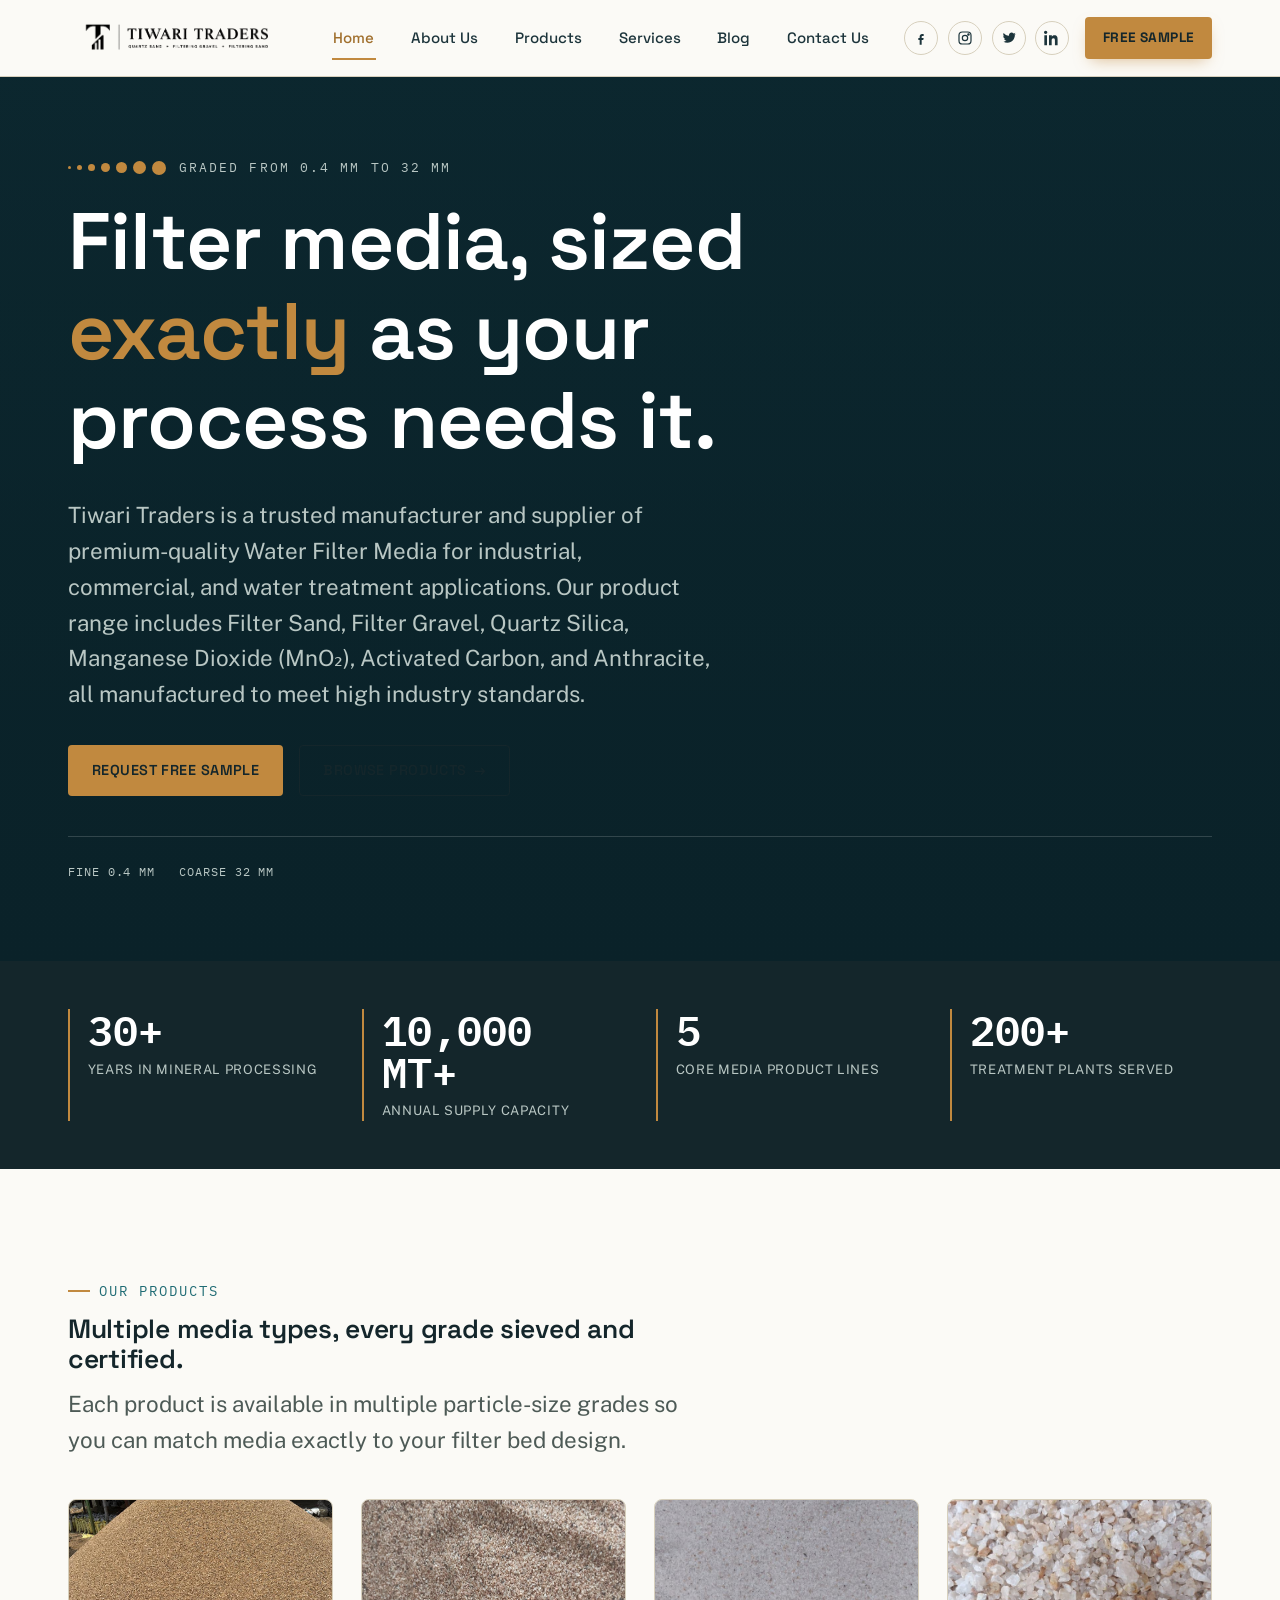
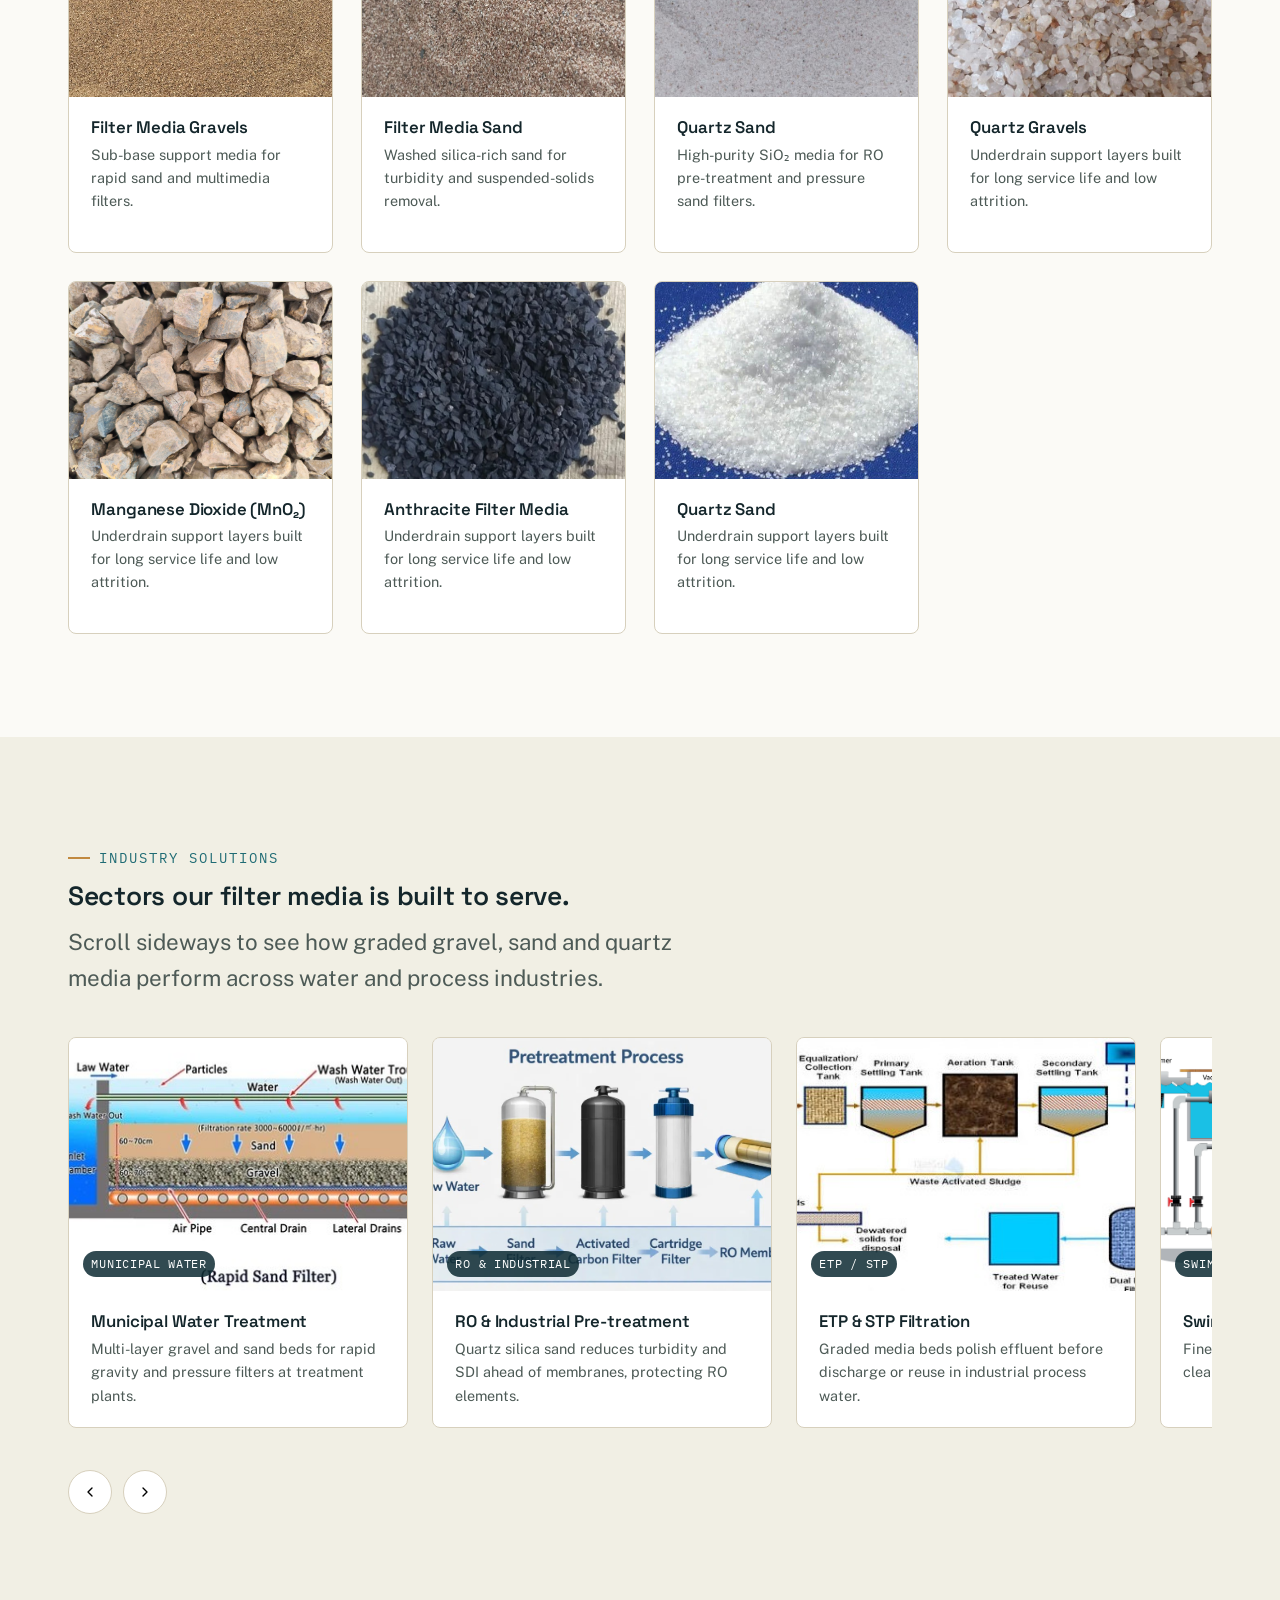
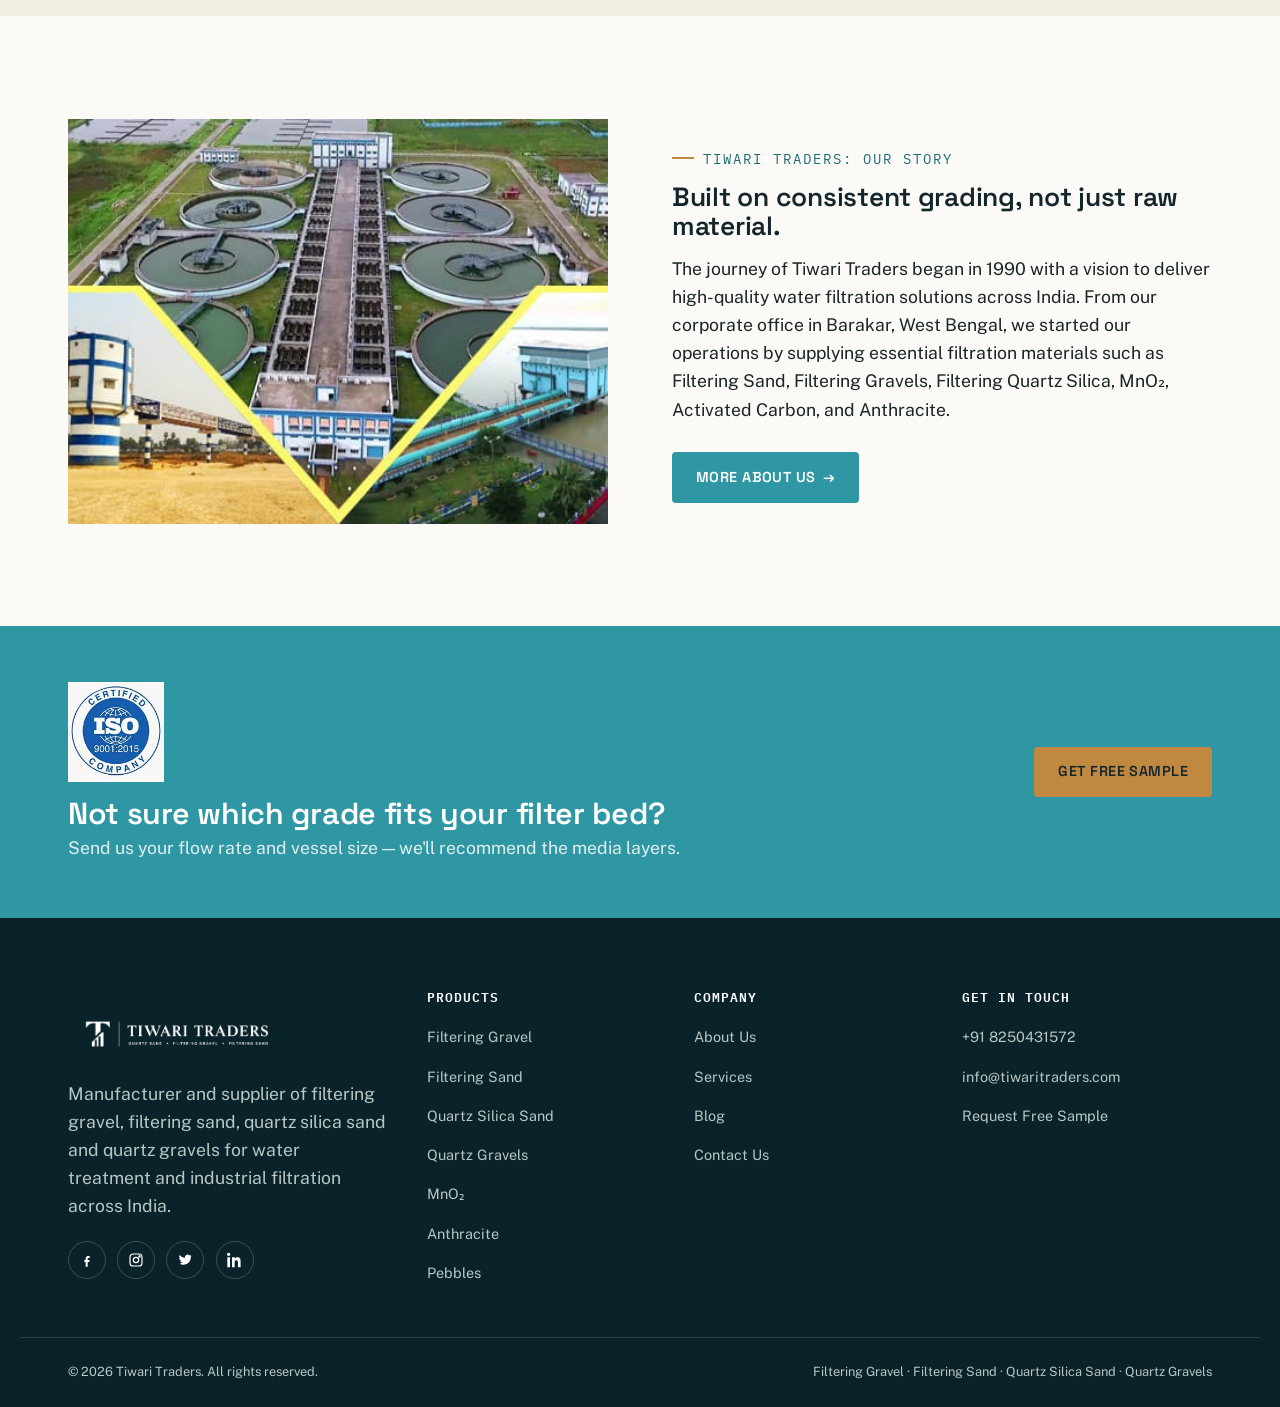
==== commit 5822bfe9: "Initial commit" ====
--- a/index.html
+++ b/index.html
@@ -60,84 +60,10 @@
                 >About Us</a
               >
             </li>
-            <li class="has-dropdown">
+            <li>
               <a href="products.html" class="nav-link" data-page="products.html"
-                >Products
-                <svg class="caret" viewBox="0 0 12 8" fill="none">
-                  <path
-                    d="M1 1l5 5 5-5"
-                    stroke="currentColor"
-                    stroke-width="1.6"
-                    stroke-linecap="round"
-                    stroke-linejoin="round"
-                  />
-                </svg>
-              </a>
-              <!-- <div class="mega-panel">
-                <div class="mega-col">
-                  <div class="mega-col-title">Filtering Gravel</div>
-                  <ul>
-                    <li>
-                      <a href="products.html#gravel-2-4">2 &ndash; 4 mm</a>
-                    </li>
-                    <li>
-                      <a href="products.html#gravel-4-8">4 &ndash; 8 mm</a>
-                    </li>
-                    <li>
-                      <a href="products.html#gravel-8-16">8 &ndash; 16 mm</a>
-                    </li>
-                    <li>
-                      <a href="products.html#gravel-16-32">16 &ndash; 32 mm</a>
-                    </li>
-                  </ul>
-                </div>
-                <div class="mega-col">
-                  <div class="mega-col-title">Filtering Sand</div>
-                  <ul>
-                    <li>
-                      <a href="products.html#sand-04-08">0.4 &ndash; 0.8 mm</a>
-                    </li>
-                    <li>
-                      <a href="products.html#sand-08-12">0.8 &ndash; 1.2 mm</a>
-                    </li>
-                    <li><a href="products.html#sand-1-2">1 &ndash; 2 mm</a></li>
-                  </ul>
-                  <div class="mega-col-cta">
-                    <a href="products.html">View all sand grades &rarr;</a>
-                  </div>
-                </div>
-                <div class="mega-col">
-                  <div class="mega-col-title">Quartz Silica Sand</div>
-                  <ul>
-                    <li>
-                      <a href="products.html#silica-05-1">0.5 &ndash; 1 mm</a>
-                    </li>
-                    <li>
-                      <a href="products.html#silica-1-2">1 &ndash; 2 mm</a>
-                    </li>
-                    <li>
-                      <a href="products.html#silica-2-4">2 &ndash; 4 mm</a>
-                    </li>
-                  </ul>
-                </div>
-                <div class="mega-col">
-                  <div class="mega-col-title">Quartz Gravels</div>
-                  <ul>
-                    <li>
-                      <a href="products.html#qgravel-4-8">4 &ndash; 8 mm</a>
-                    </li>
-                    <li>
-                      <a href="products.html#qgravel-8-16">8 &ndash; 16 mm</a>
-                    </li>
-                    <li>
-                      <a href="products.html#qgravel-16-32">16 &ndash; 32 mm</a>
-                    </li>
-                  </ul>
-                  <div class="mega-col-cta">
-                    <a href="contact.html">Request a quote &rarr;</a>
-                  </div>
-                </div>
-              </div> -->
+                >Products</a
+              >
             </li>
             <li>
               <a href="services.html" class="nav-link" data-page="services.html"
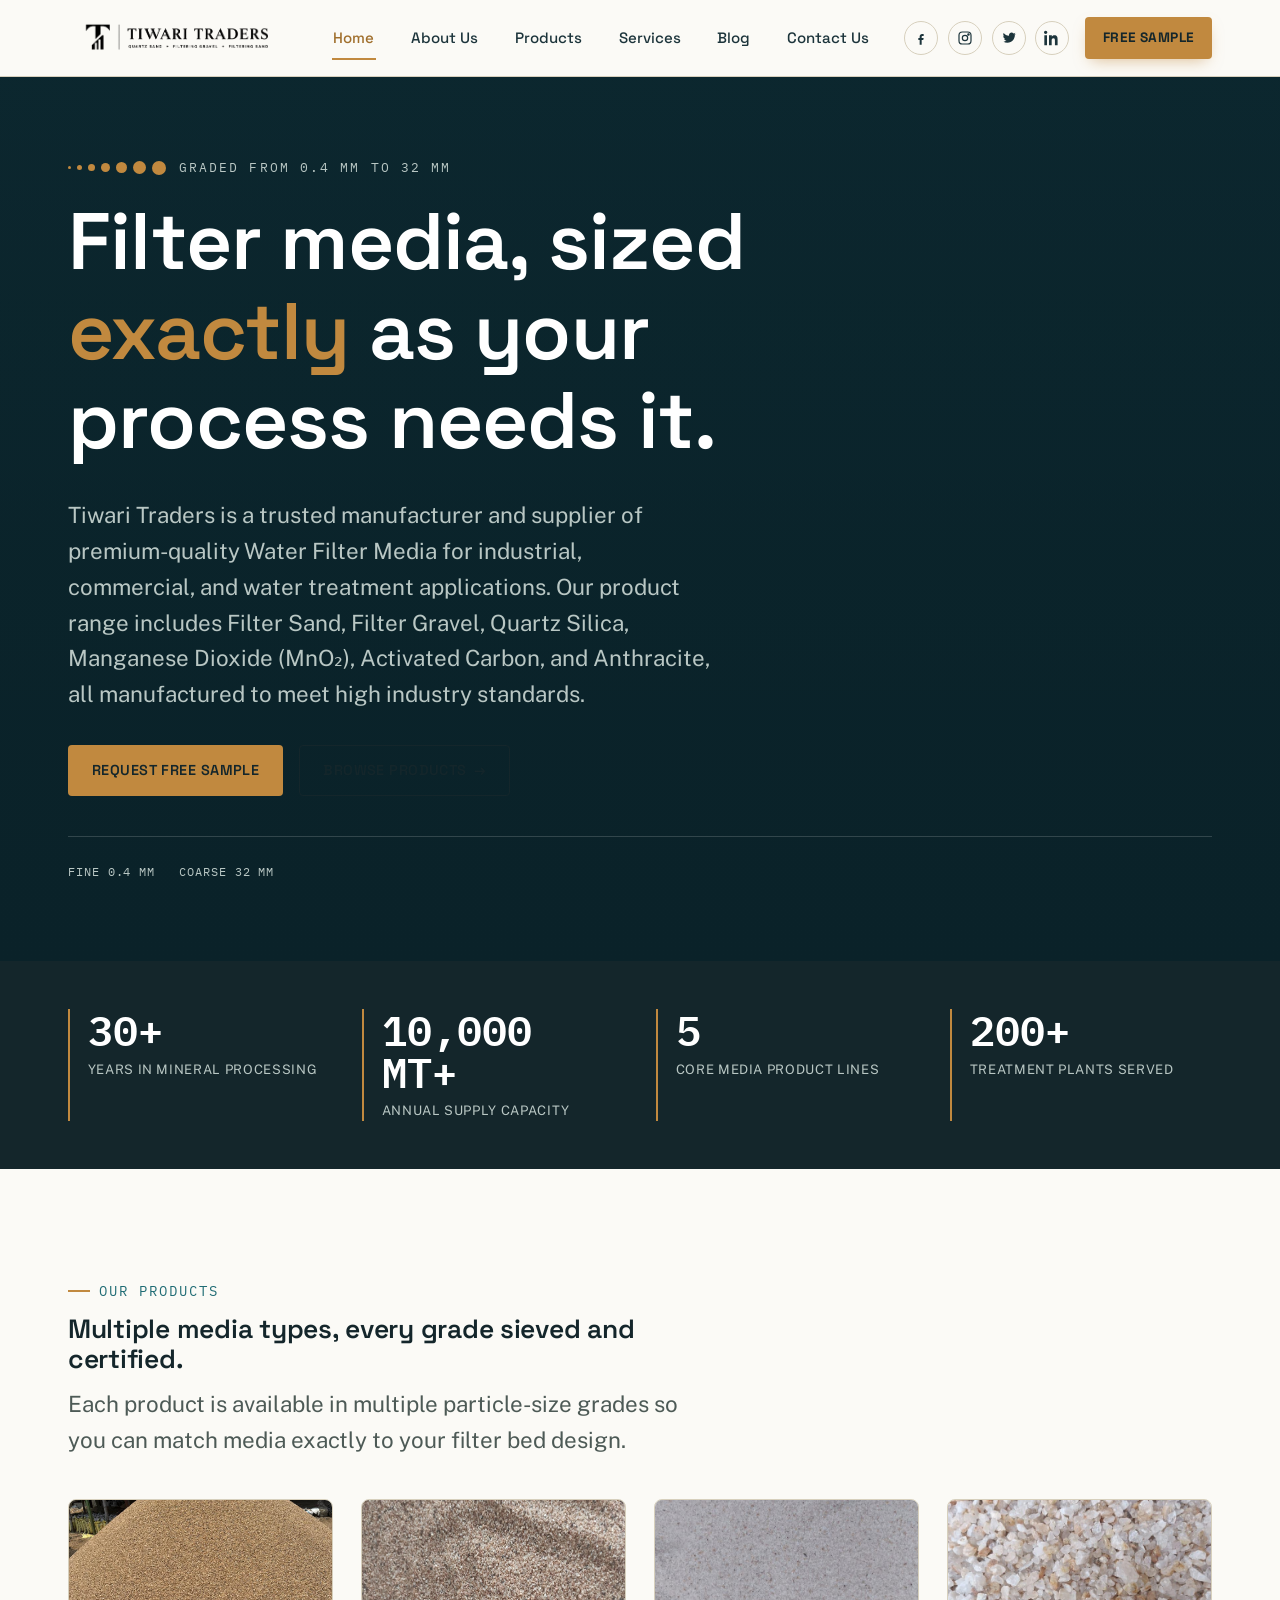
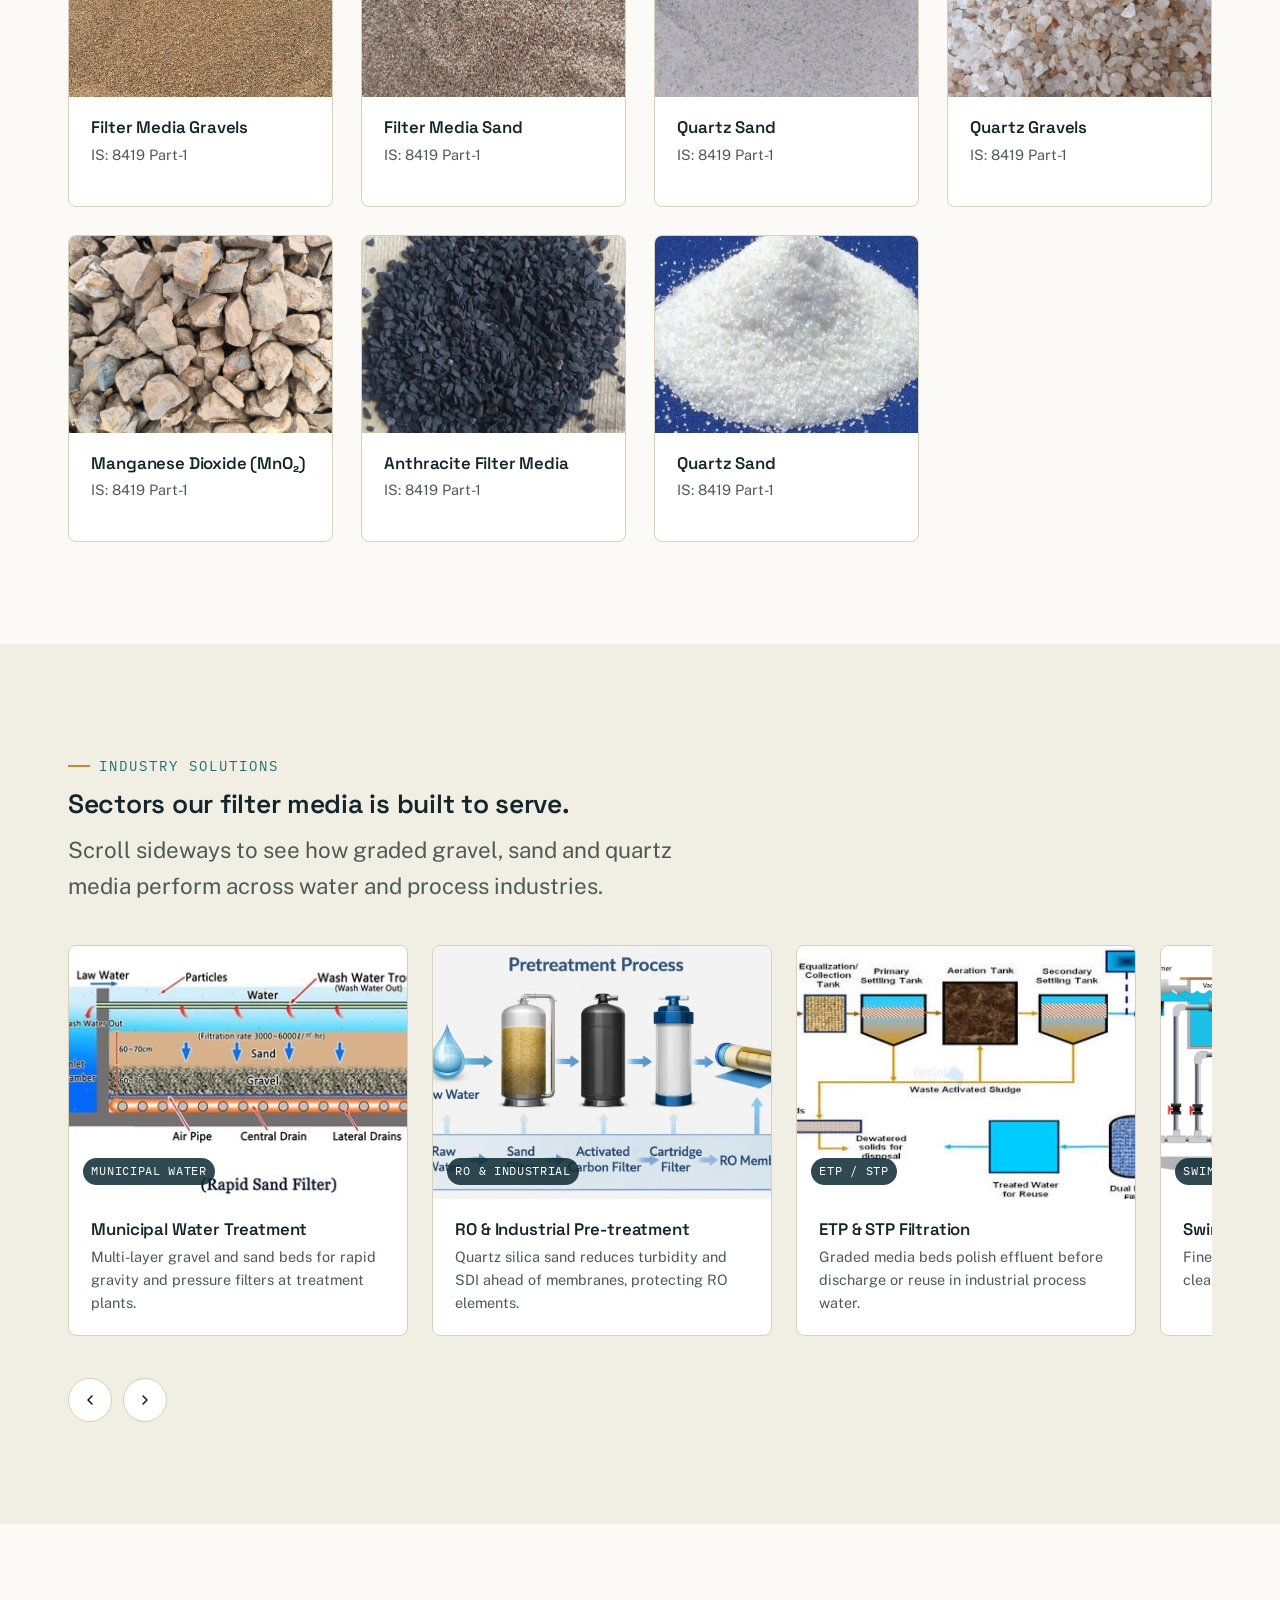
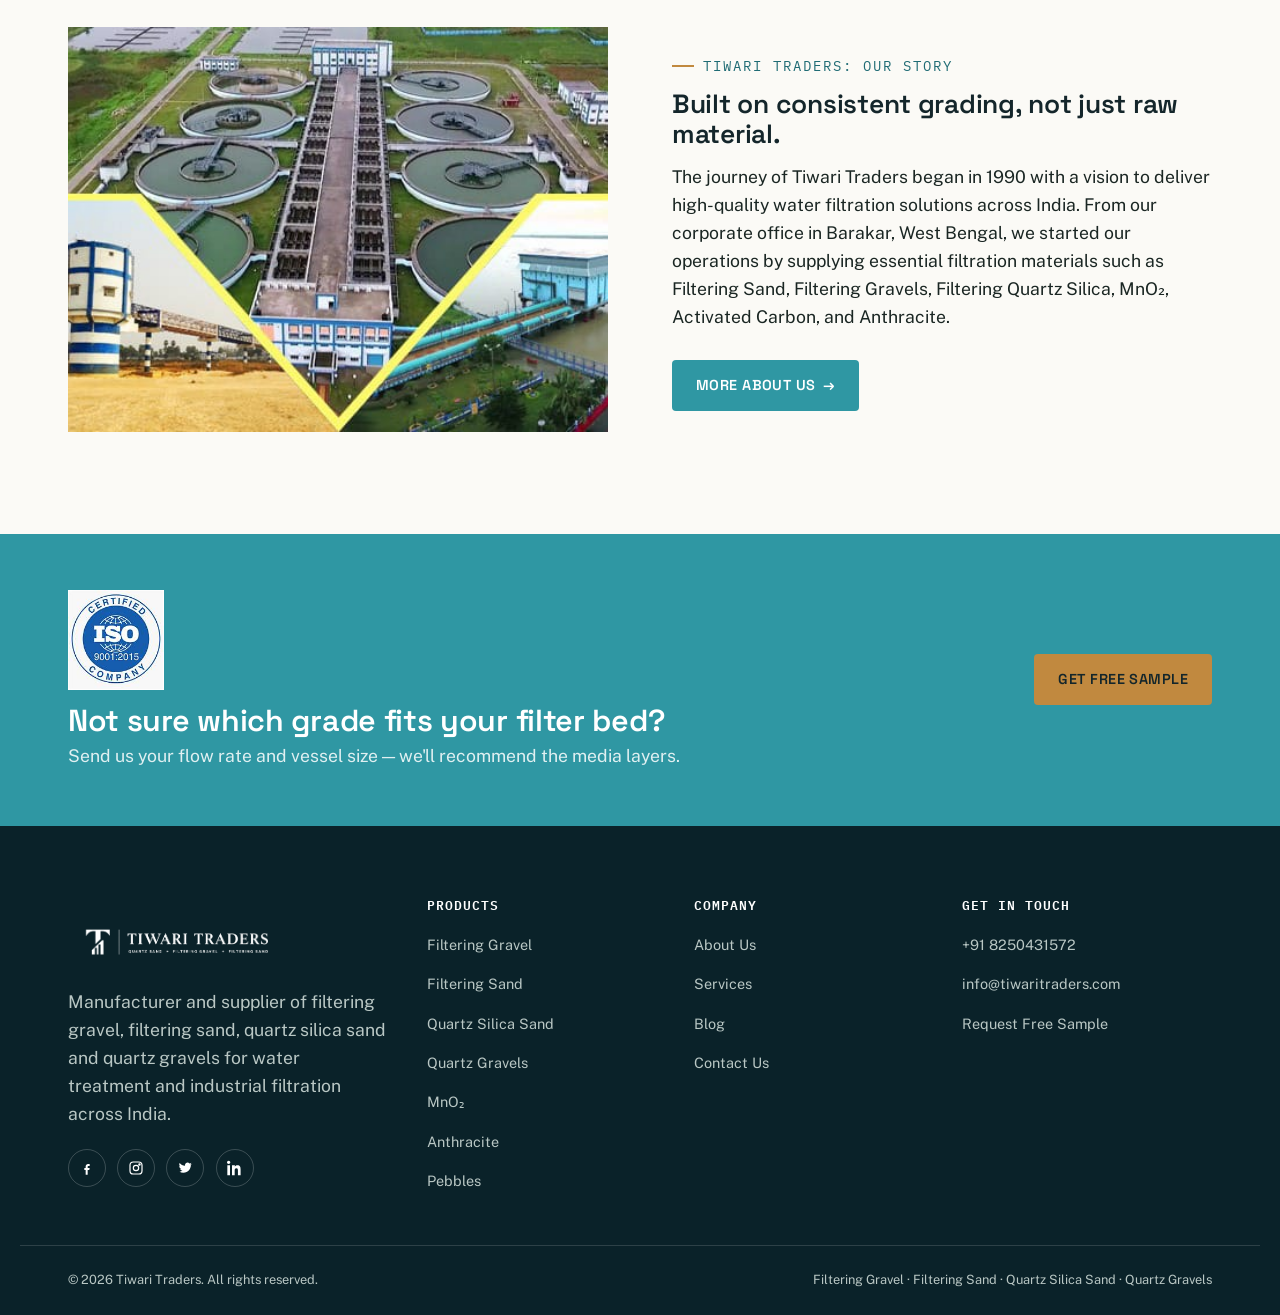
==== commit 0652cfa8: "Initial commit" ====
--- a/index.html
+++ b/index.html
@@ -269,9 +269,7 @@
               </div>
               <div class="product-card-body">
                 <h3>Filter Media Gravels</h3>
-                <p>
-                  Sub-base support media for rapid sand and multimedia filters.
-                </p>
+                <p>IS: 8419 Part-1</p>
                 <div class="product-card-sizes">
                   <!--<span class="tag">2&ndash;4mm</span><span class="tag">4&ndash;8mm</span><span class="tag">8&ndash;16mm</span><span class="tag">16&ndash;32mm</span>-->
                 </div>
@@ -287,10 +285,7 @@
               </div>
               <div class="product-card-body">
                 <h3>Filter Media Sand</h3>
-                <p>
-                  Washed silica-rich sand for turbidity and suspended-solids
-                  removal.
-                </p>
+                <p>IS: 8419 Part-1</p>
                 <div class="product-card-sizes">
                   <!--<span class="tag">0.4&ndash;0.8mm</span><span class="tag">0.8&ndash;1.2mm</span><span class="tag">1&ndash;2mm</span>-->
                 </div>
@@ -306,10 +301,7 @@
               </div>
               <div class="product-card-body">
                 <h3>Quartz Sand</h3>
-                <p>
-                  High-purity SiO&#8322; media for RO pre-treatment and pressure
-                  sand filters.
-                </p>
+                <p>IS: 8419 Part-1</p>
                 <div class="product-card-sizes">
                   <!-- <span class="tag">0.5&ndash;1mm</span><span class="tag">1&ndash;2mm</span><span class="tag">2&ndash;4mm</span> -->
                 </div>
@@ -325,10 +317,7 @@
               </div>
               <div class="product-card-body">
                 <h3>Quartz Gravels</h3>
-                <p>
-                  Underdrain support layers built for long service life and low
-                  attrition.
-                </p>
+                <p>IS: 8419 Part-1</p>
                 <div class="product-card-sizes">
                   <!--<span class="tag">4&ndash;8mm</span><span class="tag">8&ndash;16mm</span><span class="tag">16&ndash;32mm</span> -->
                 </div>
@@ -340,10 +329,7 @@
               </div>
               <div class="product-card-body">
                 <h3>Manganese Dioxide (MnO₂)</h3>
-                <p>
-                  Underdrain support layers built for long service life and low
-                  attrition.
-                </p>
+                <p>IS: 8419 Part-1</p>
                 <div class="product-card-sizes">
                   <!--<span class="tag">4&ndash;8mm</span><span class="tag">8&ndash;16mm</span><span class="tag">16&ndash;32mm</span> -->
                 </div>
@@ -355,10 +341,7 @@
               </div>
               <div class="product-card-body">
                 <h3>Anthracite Filter Media</h3>
-                <p>
-                  Underdrain support layers built for long service life and low
-                  attrition.
-                </p>
+                <p>IS: 8419 Part-1</p>
                 <div class="product-card-sizes">
                   <!-- <span class="tag">4&ndash;8mm</span><span class="tag">8&ndash;16mm</span><span class="tag">16&ndash;32mm</span> -->
                 </div>
@@ -373,10 +356,7 @@
               </div>
               <div class="product-card-body">
                 <h3>Quartz Sand</h3>
-                <p>
-                  Underdrain support layers built for long service life and low
-                  attrition.
-                </p>
+                <p>IS: 8419 Part-1</p>
                 <div class="product-card-sizes">
                   <!--<span class="tag">4&ndash;8mm</span><span class="tag">8&ndash;16mm</span><span class="tag">16&ndash;32mm</span> -->
                 </div>
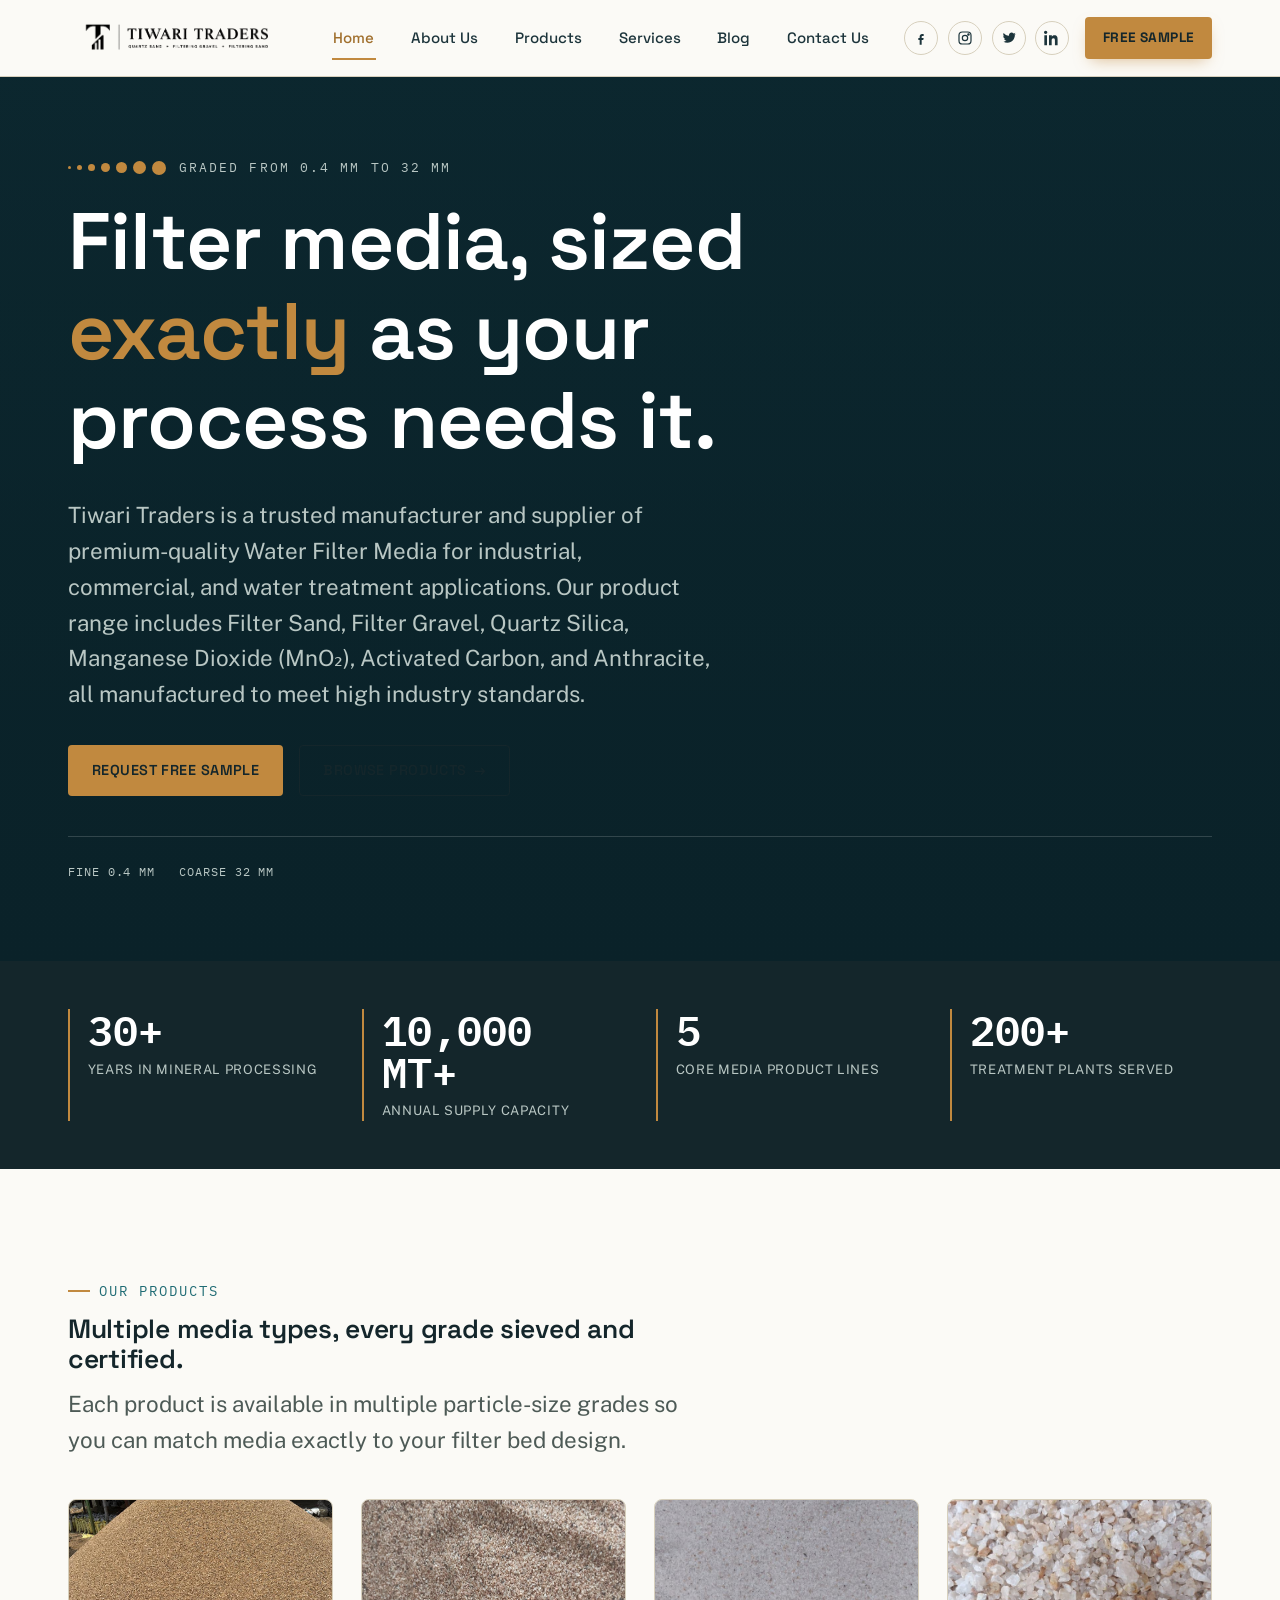
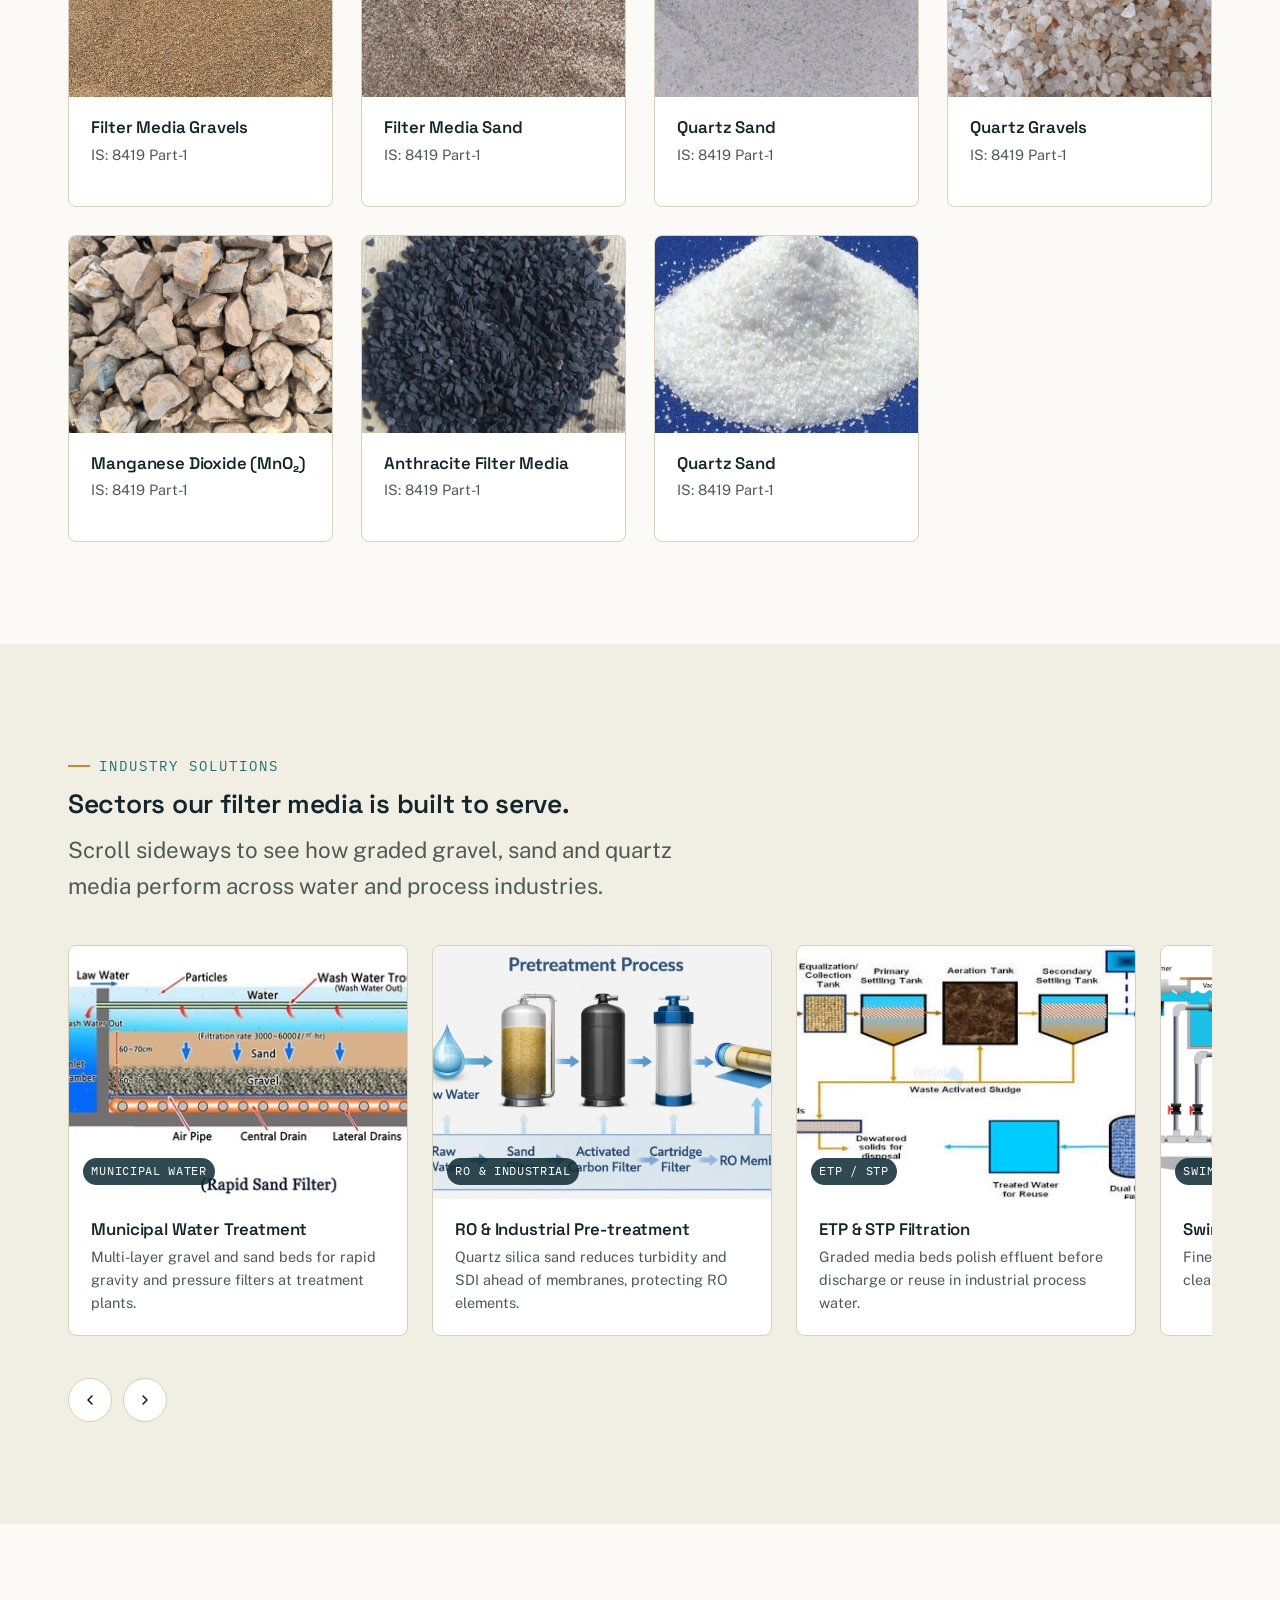
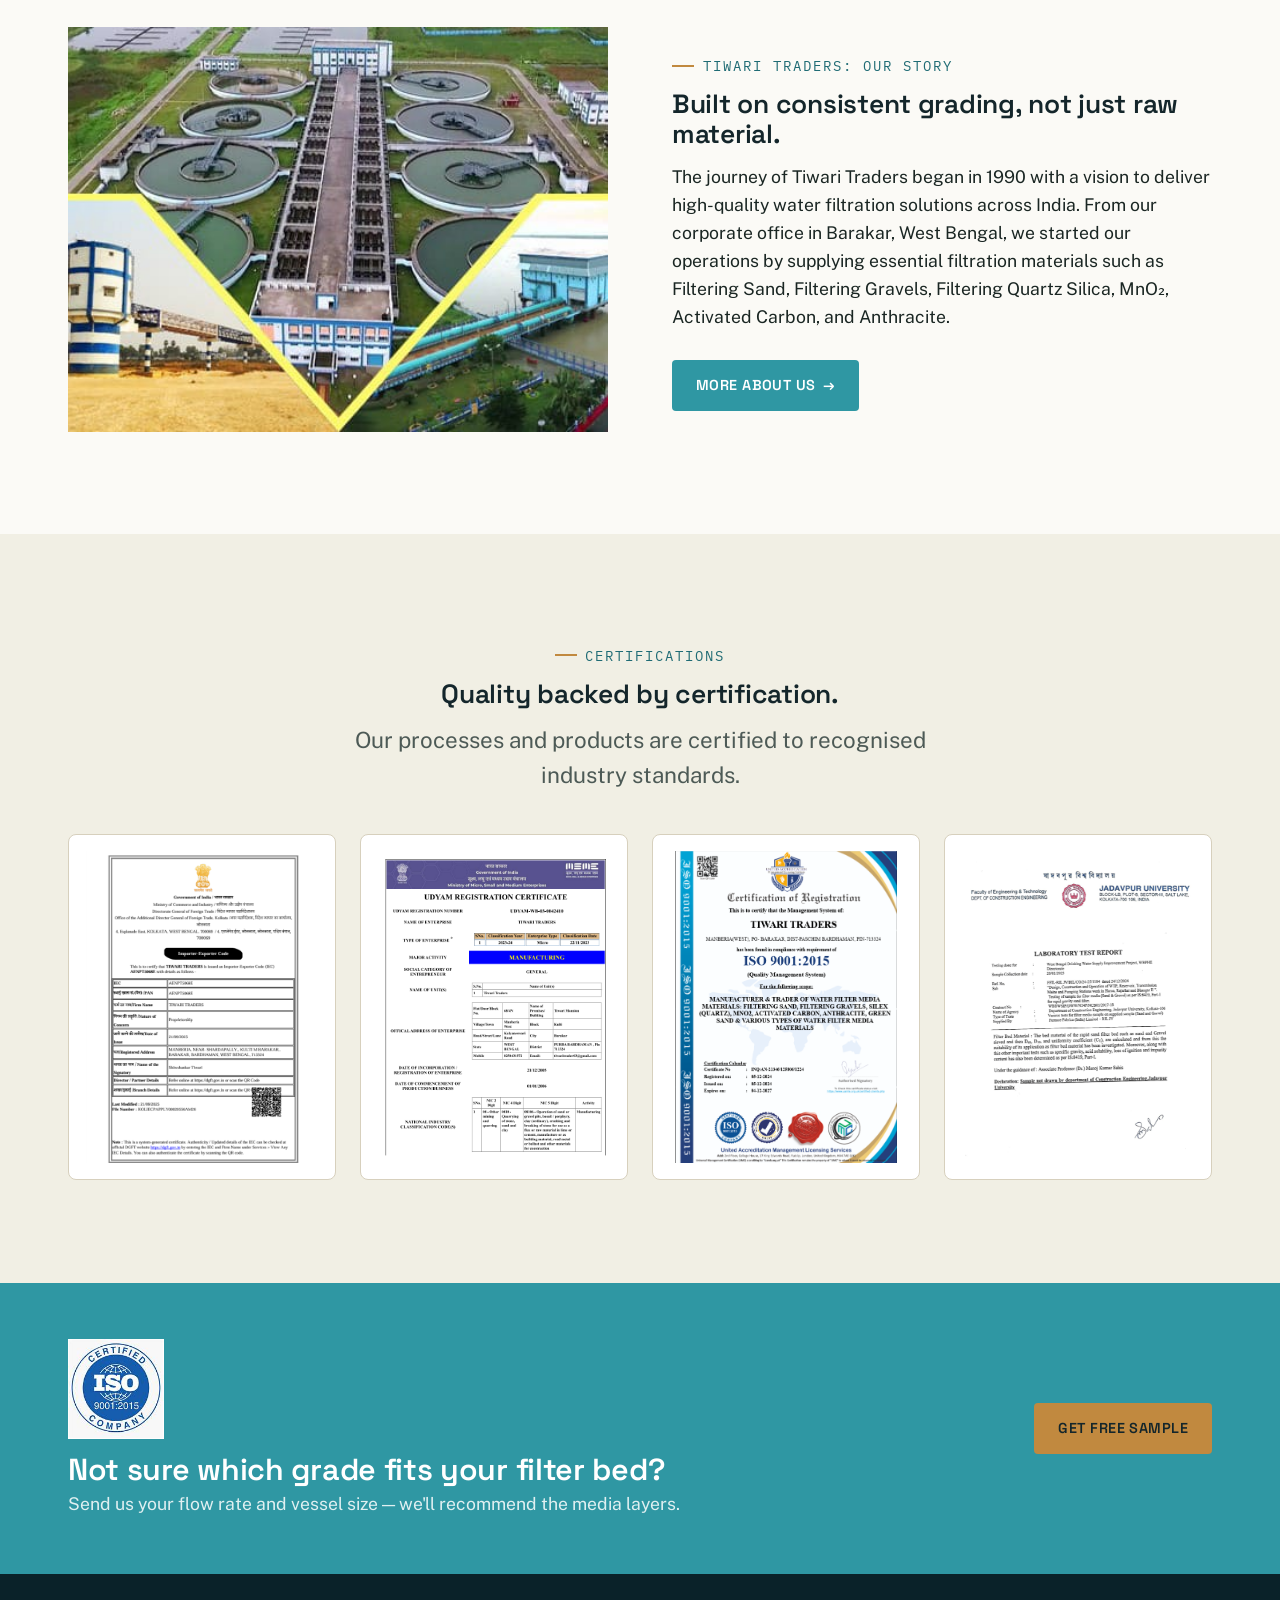
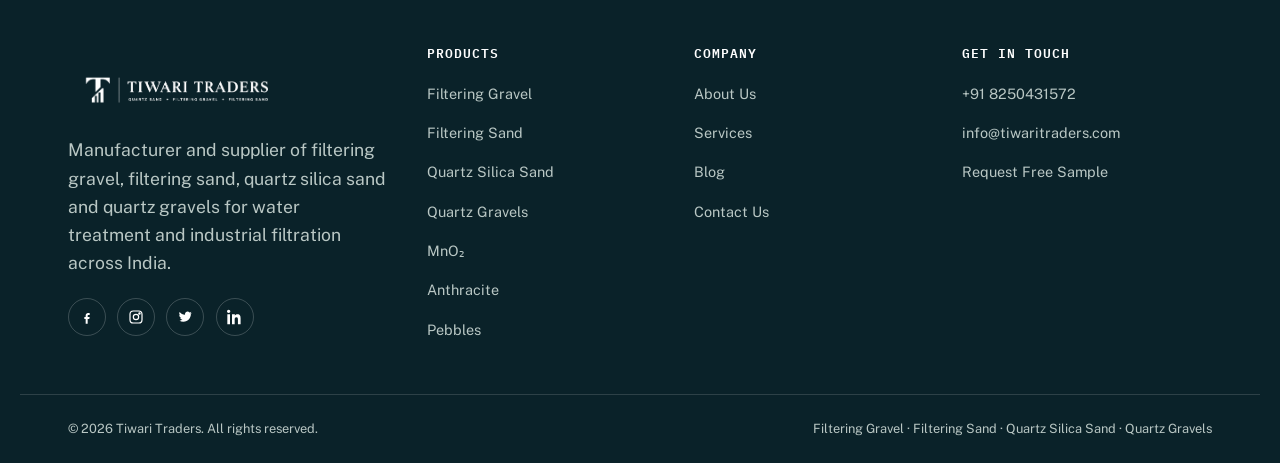
==== commit e059d443: "Initial commit" ====
--- a/index.html
+++ b/index.html
@@ -525,6 +525,52 @@
           </div>
         </div>
       </section>
+      <!-- ============ CERTIFICATIONS ============ -->
+      <section class="section certifications">
+        <div class="container">
+          <div class="section-head text-center">
+            <div class="eyebrow">Certifications</div>
+            <h2>Quality backed by certification.</h2>
+            <p>
+              Our processes and products are certified to recognised industry
+              standards.
+            </p>
+          </div>
+          <div class="cert-grid">
+            <div class="cert-card">
+              <img
+                src="assets/IEC.png"
+                alt="Certificate placeholder 1"
+                class="cert-img"
+              />
+            </div>
+
+            <div class="cert-card">
+              <img
+                src="assets/MSME.png"
+                alt="Certificate placeholder 2"
+                class="cert-img"
+              />
+            </div>
+
+            <div class="cert-card">
+              <img
+                src="assets/REGISTER.png"
+                alt="Certificate placeholder 3"
+                class="cert-img"
+              />
+            </div>
+
+            <div class="cert-card">
+              <img
+                src="assets/SAMPLE_TEST.png"
+                alt="Certificate placeholder 4"
+                class="cert-img"
+              />
+            </div>
+          </div>
+        </div>
+      </section>
 
       <!-- ============ CTA BAND ============ -->
       <section class="cta-band">
--- a/components.css
+++ b/components.css
@@ -517,6 +517,30 @@
   margin-bottom: 0.9rem;
 }
 
+/* ================= CERTIFICATIONS ================= */
+.certifications { background: var(--silt); }
+.cert-grid {
+  display: grid;
+  grid-template-columns: repeat(auto-fit, minmax(200px, 1fr));
+  gap: 1.5rem;
+}
+.cert-card {
+  background: var(--white);
+  border: 1px solid var(--stone);
+  border-radius: var(--radius-m);
+  padding: 1rem;
+  display: flex;
+  align-items: center;
+  justify-content: center;
+  transition: transform 0.25s var(--ease), border-color 0.25s var(--ease);
+}
+.cert-card:hover { transform: translateY(-4px); border-color: var(--teal); }
+.cert-img {
+  width: 100%;
+  aspect-ratio: 3/4;
+  object-fit: contain;
+}
+
 /* ================= PAGE HEADER (interior pages) ================= */
 .page-header {
   background: var(--deep);
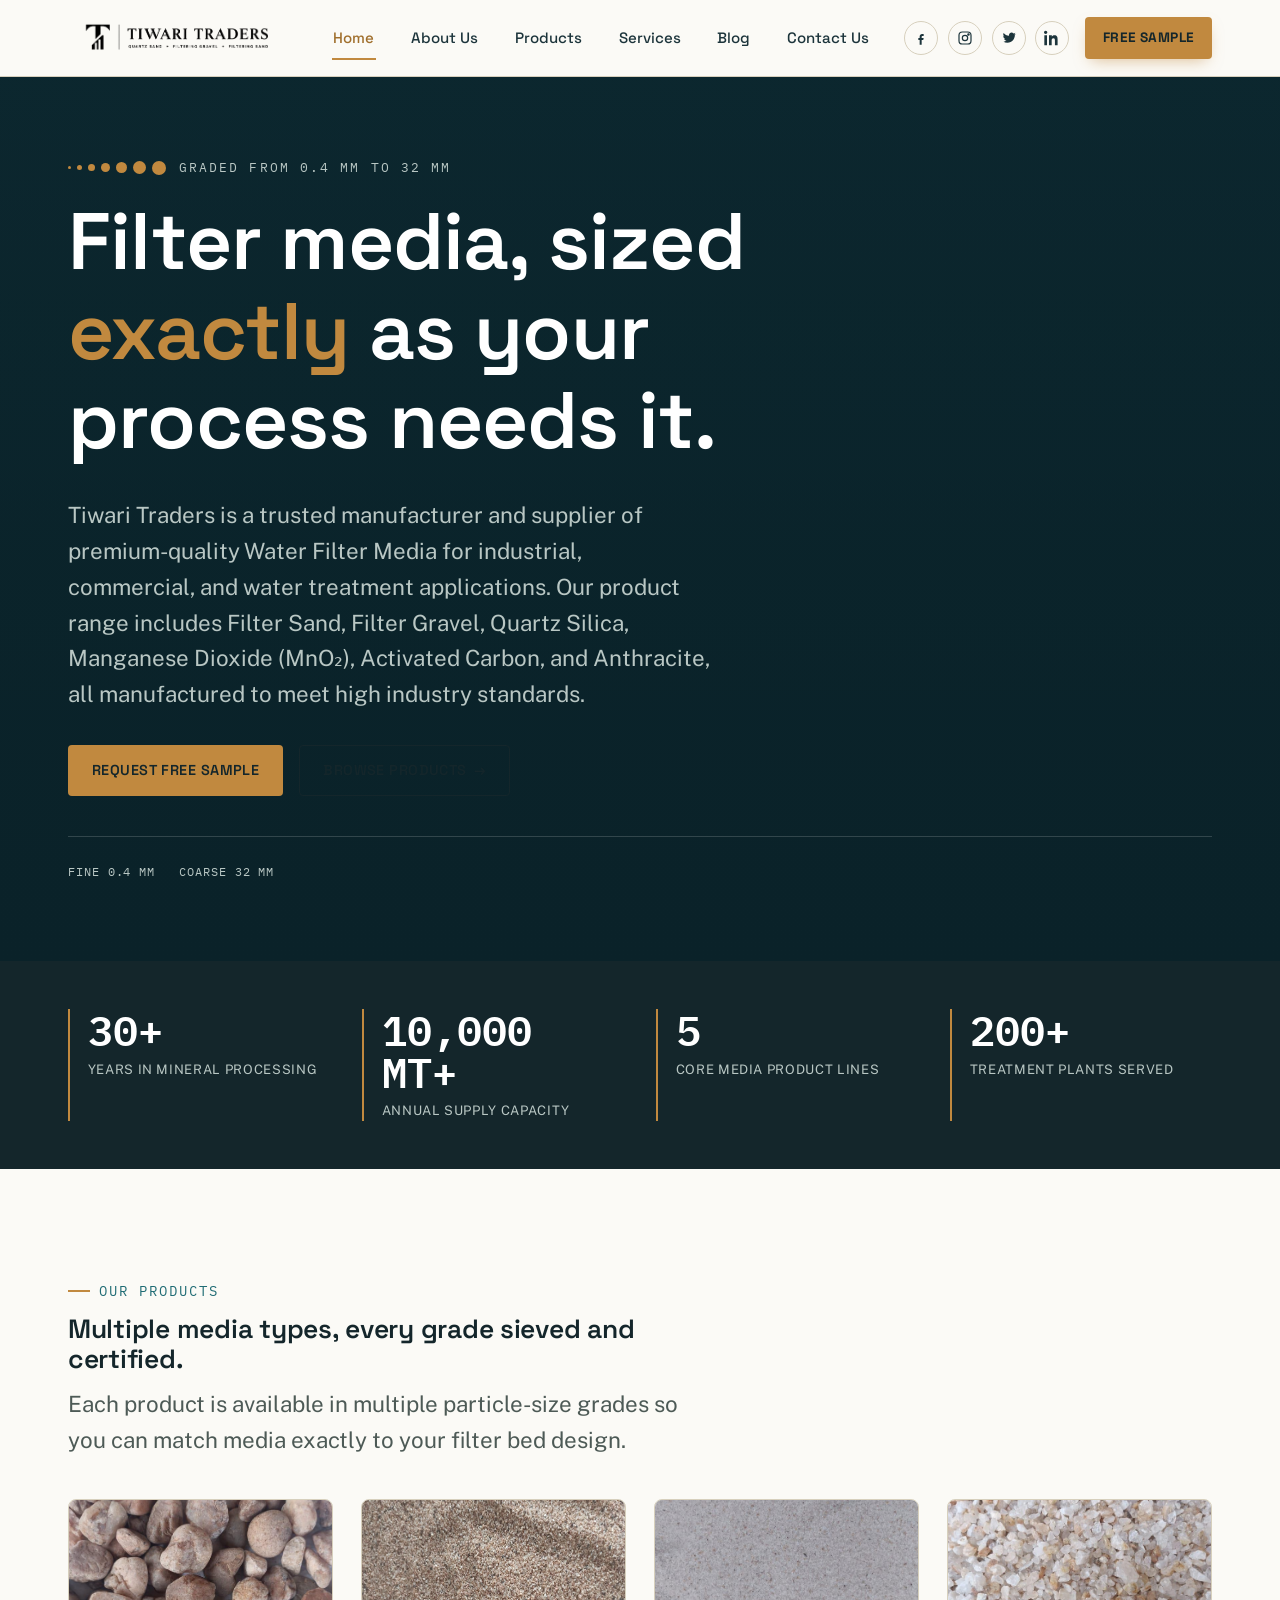
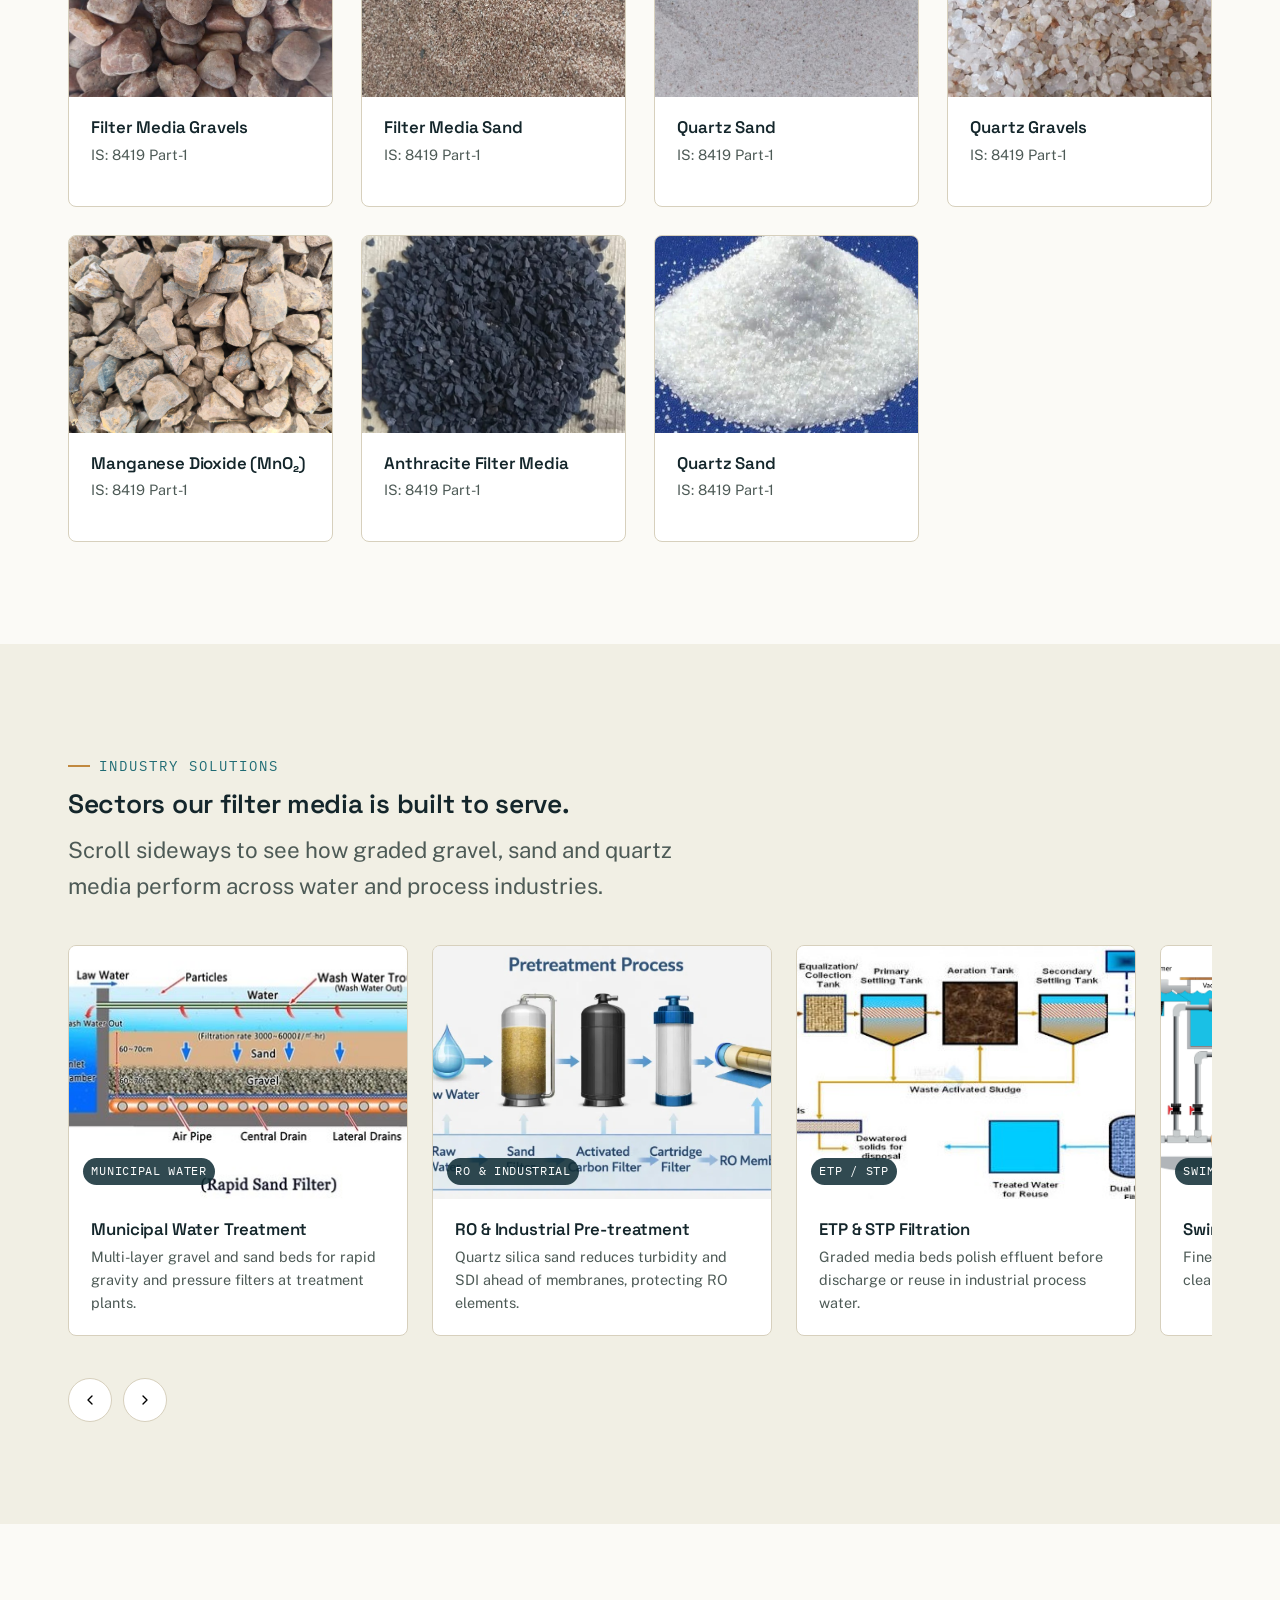
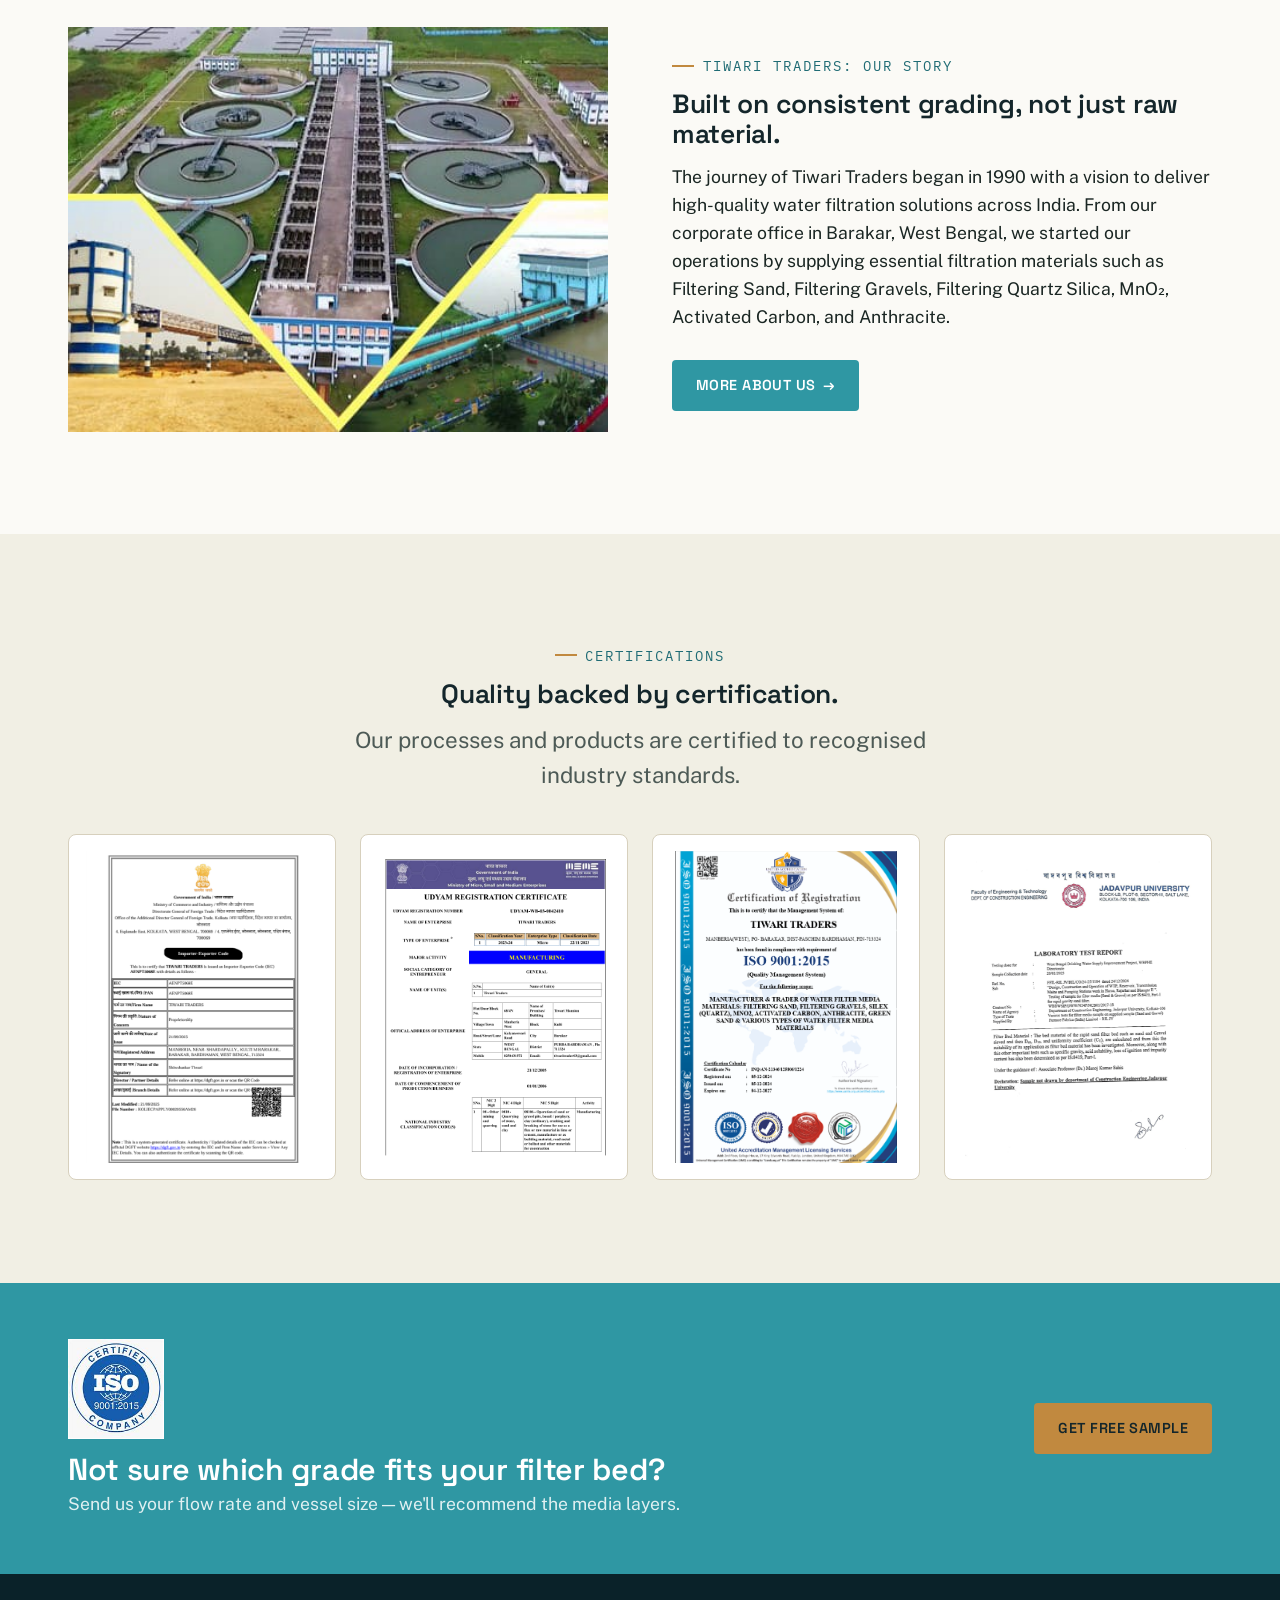
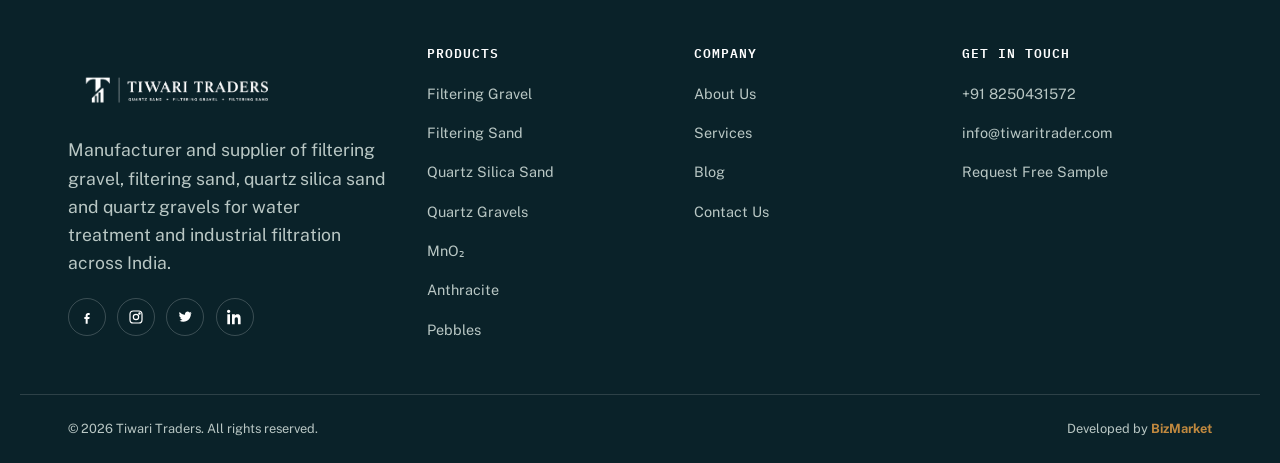
==== commit 8d84f4bc: "changes in certificate" ====
--- a/index.html
+++ b/index.html
@@ -33,6 +33,11 @@
     <link rel="stylesheet" href="base.css" />
     <link rel="stylesheet" href="nav.css" />
     <link rel="stylesheet" href="components.css" />
+
+    <meta
+      name="google-site-verification"
+      content="PeQeyB2wi6xFZS3BG7v_folmyokX7-P9zK1wrXGvXY4"
+    />
   </head>
   <body>
     <a class="skip-link" href="#main">Skip to content</a>
@@ -263,7 +268,7 @@
             <div class="product-card">
               <div class="product-card-media">
                 <img
-                  src="assets/silica_sand.jpeg"
+                  src="assets/filteringGravel3.png"
                   alt="Placeholder: Filtering Gravel"
                 />
               </div>
@@ -680,7 +685,7 @@
           <ul>
             <li><a href="tel:+918250431572">+91 8250431572</a></li>
             <li>
-              <a href="mailto:info@tiwaritraders.com">info@tiwaritraders.com</a>
+              <a href="mailto:info@tiwaritrader.com">info@tiwaritrader.com</a>
             </li>
             <li><a href="contact.html">Request Free Sample</a></li>
           </ul>
@@ -692,8 +697,15 @@
           reserved.</span
         >
         <span
-          >Filtering Gravel &middot; Filtering Sand &middot; Quartz Silica Sand
-          &middot; Quartz Gravels</span
+          >Developed by
+          <a
+            href="https://www.bizmarket.in"
+            target="_blank"
+            rel="noopener noreferrer"
+            style="color: #c1893f; font-weight: 700"
+          >
+            BizMarket</a
+          ></span
         >
       </div>
     </footer>
